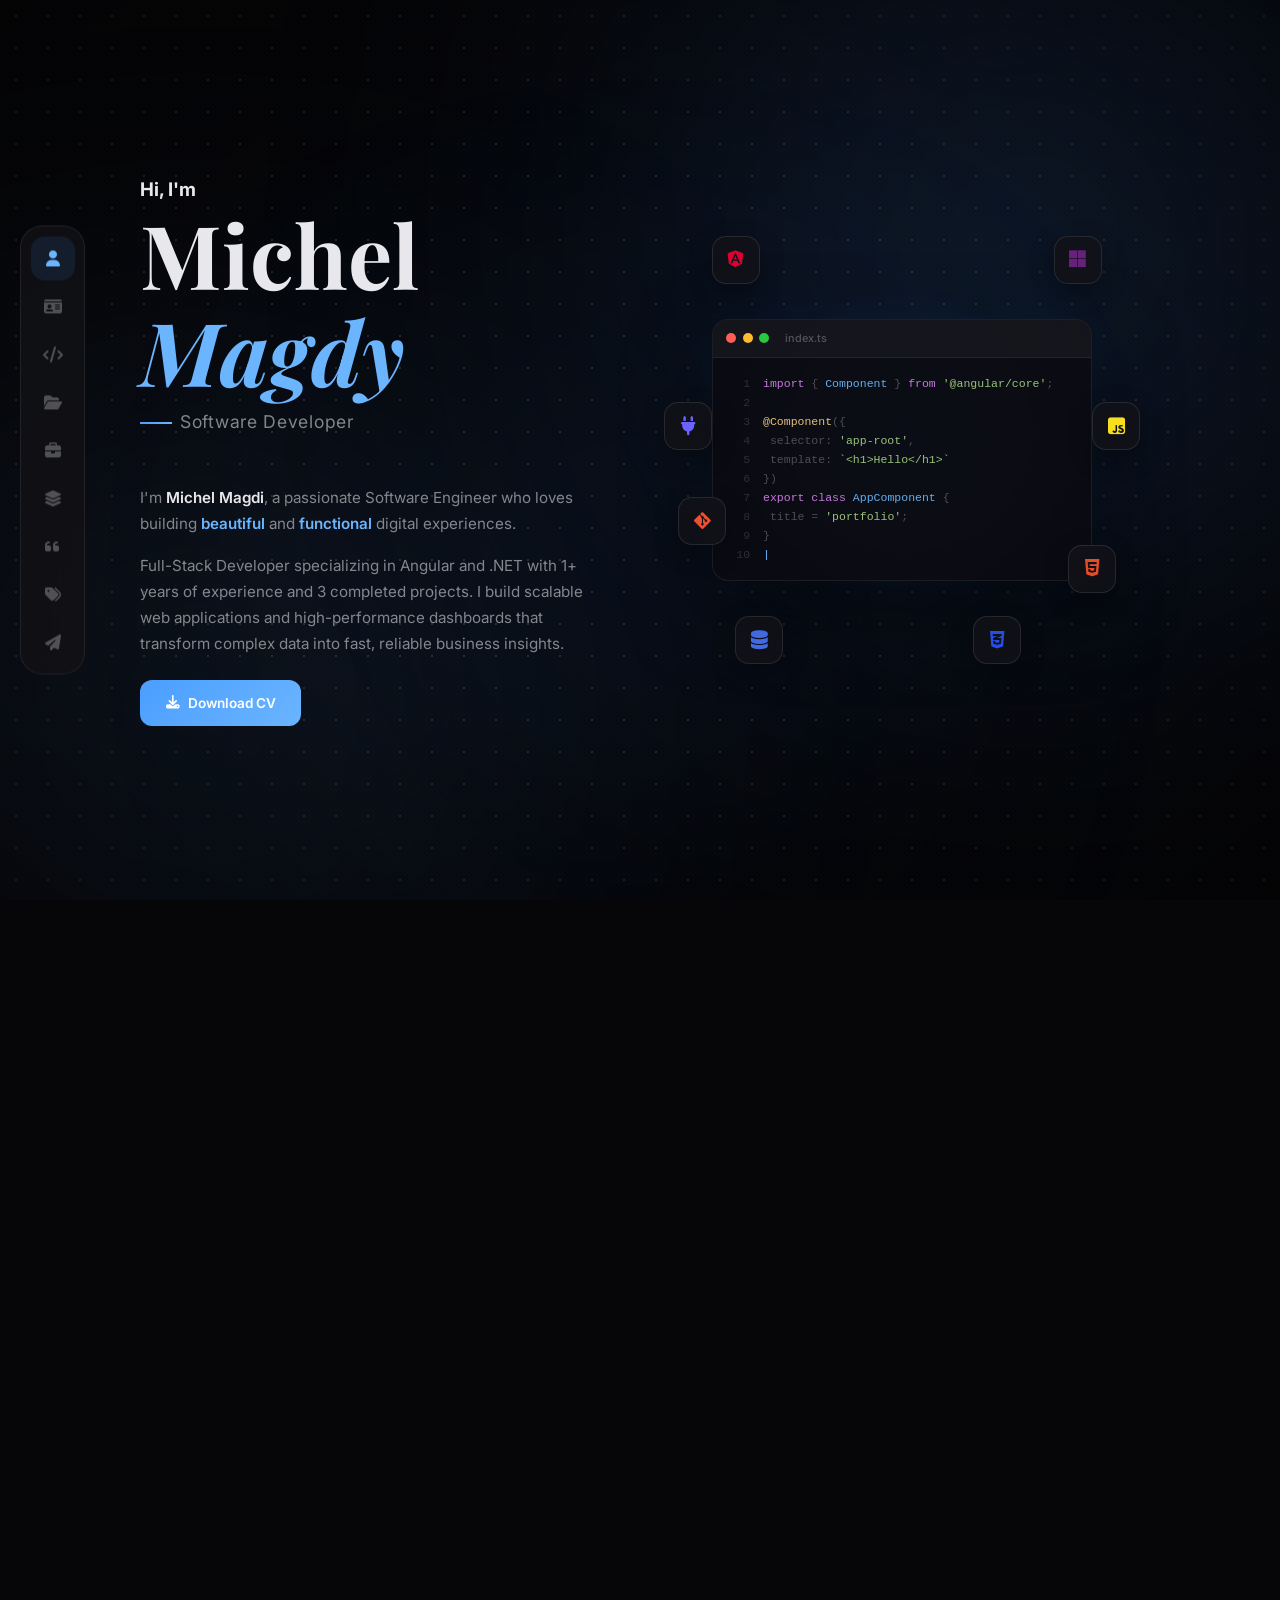
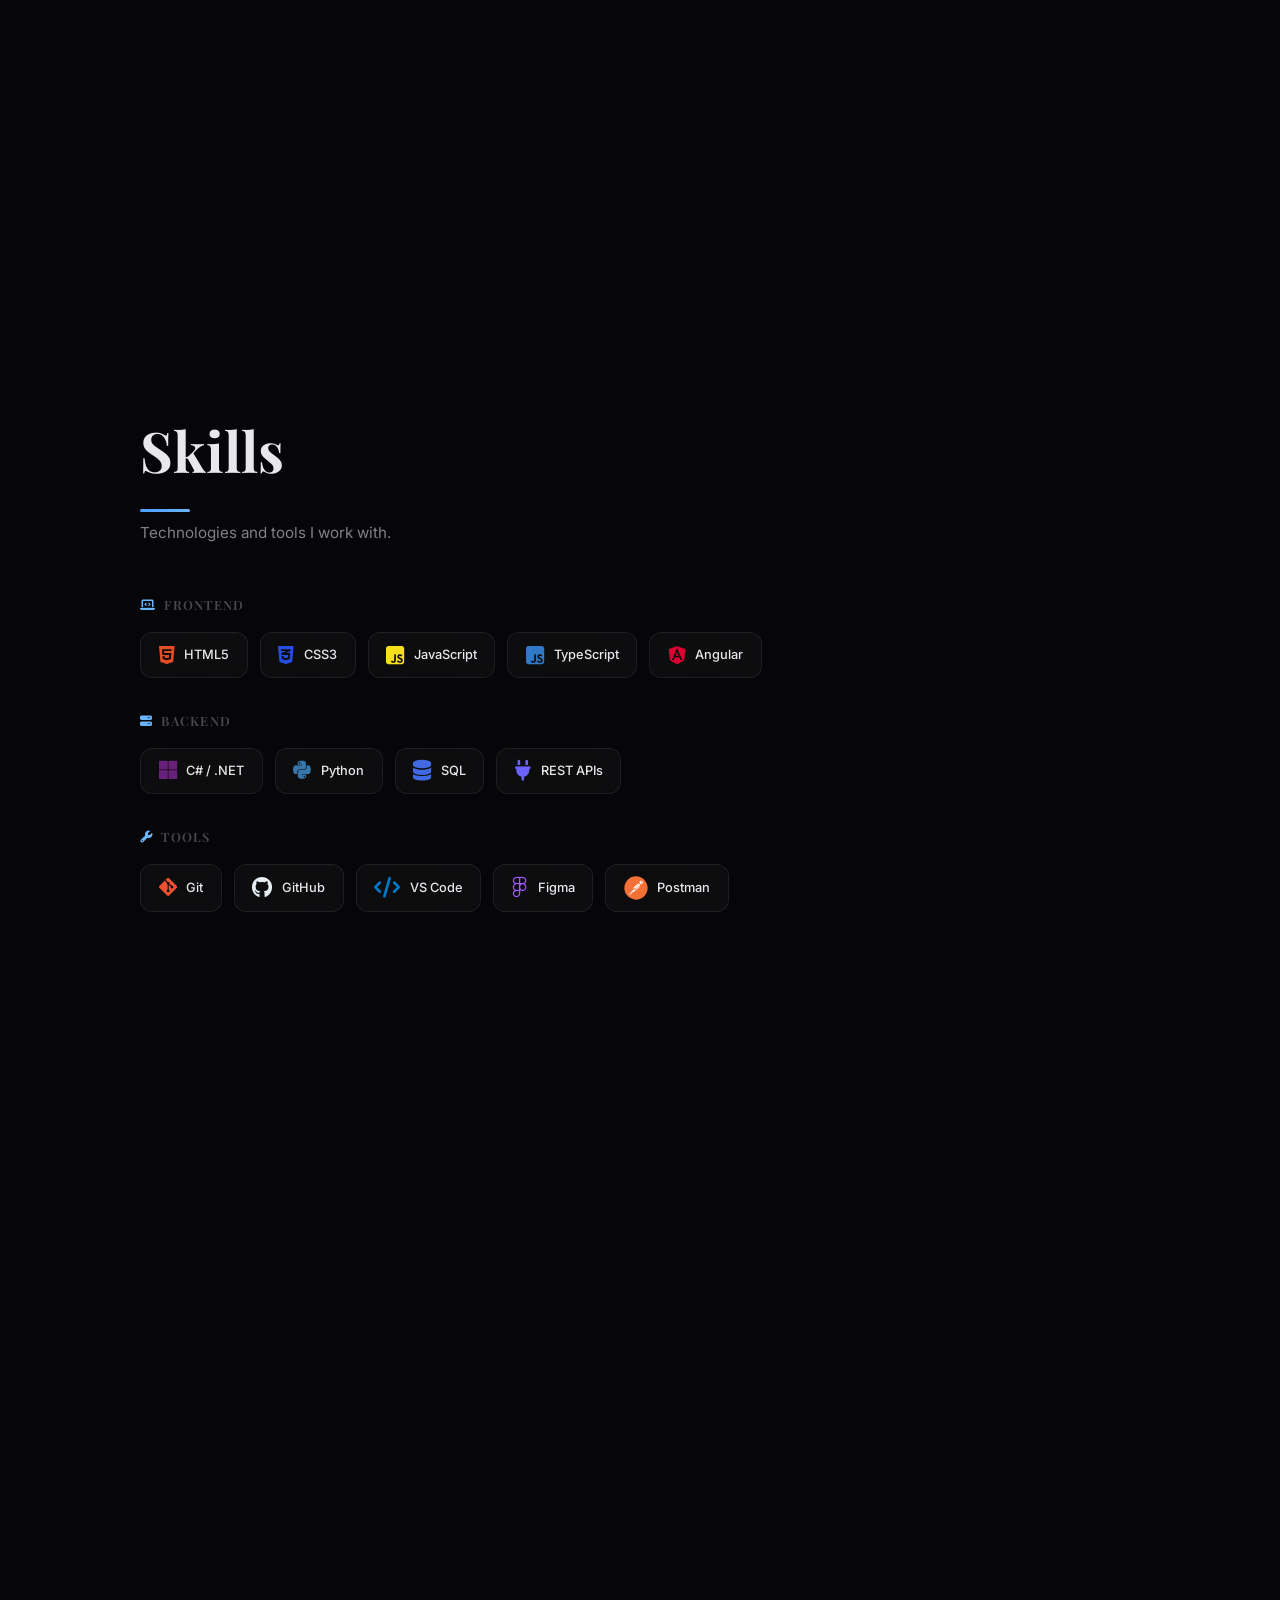
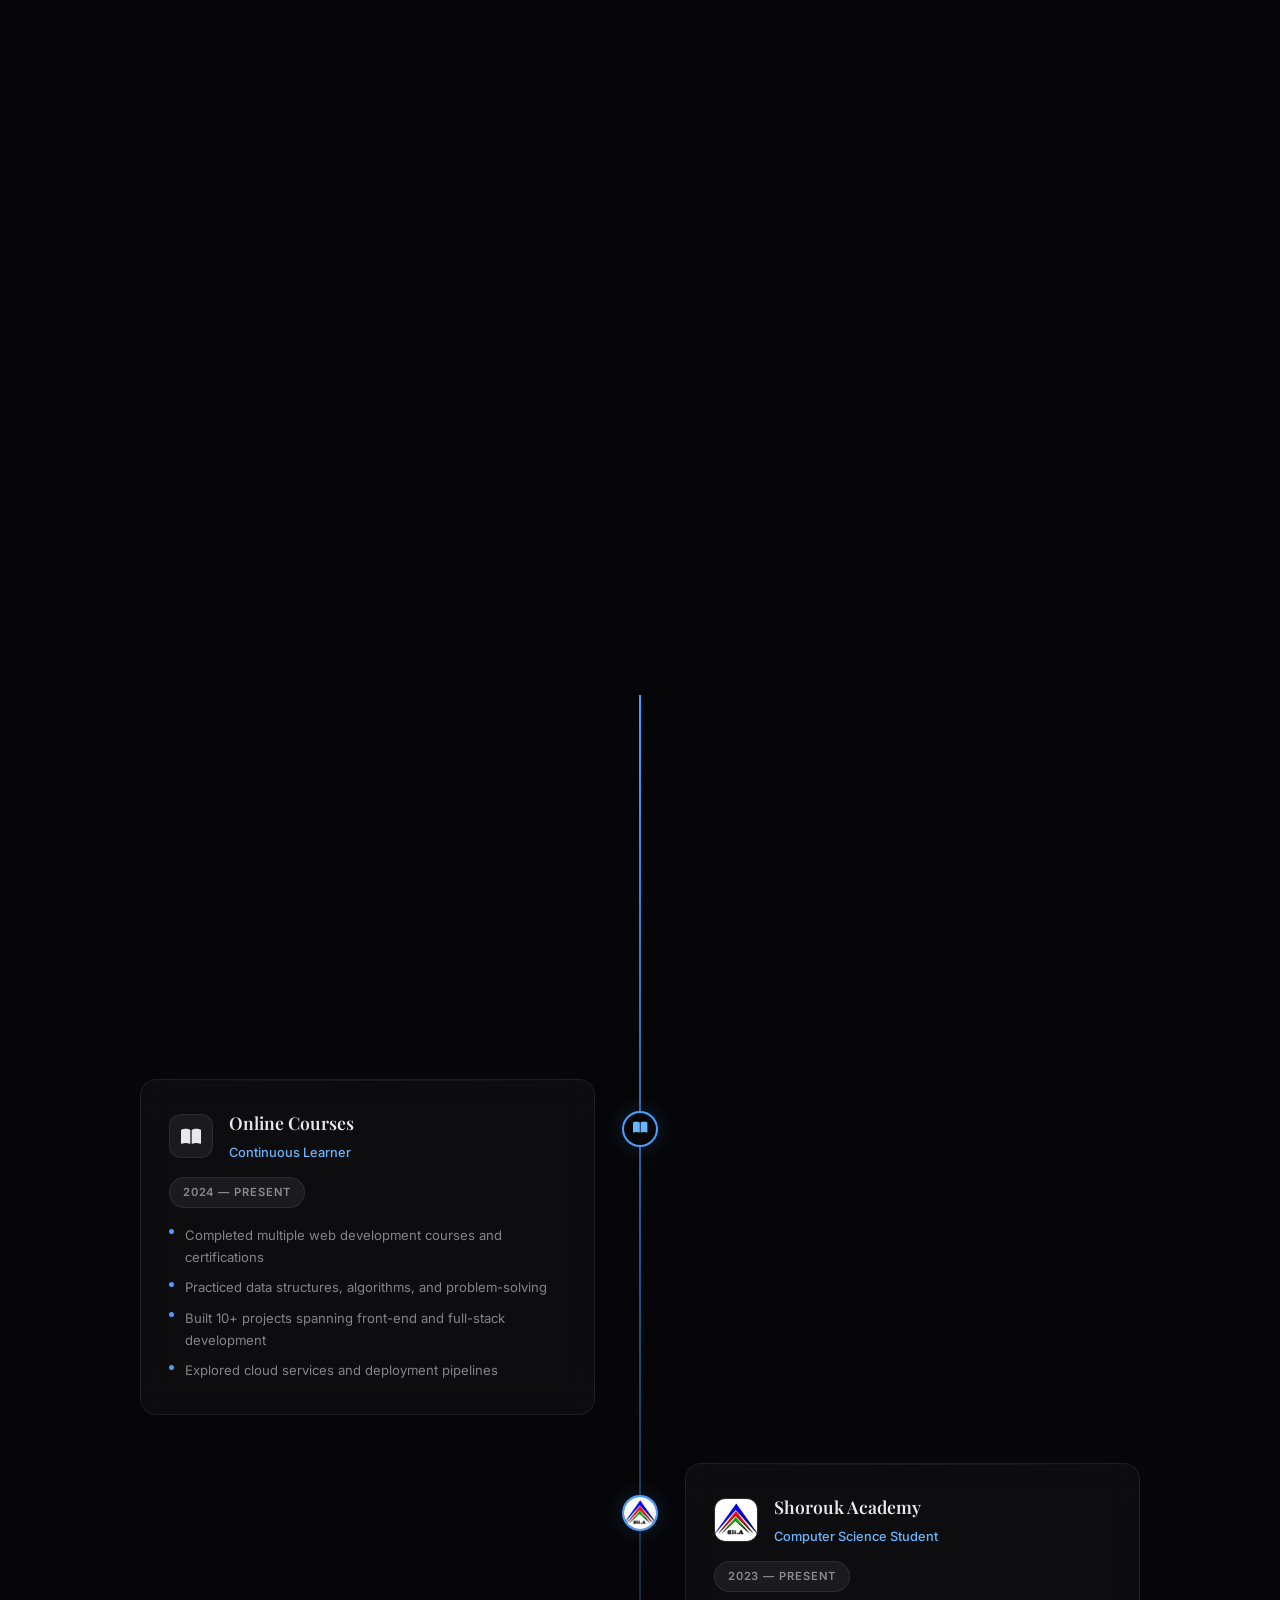
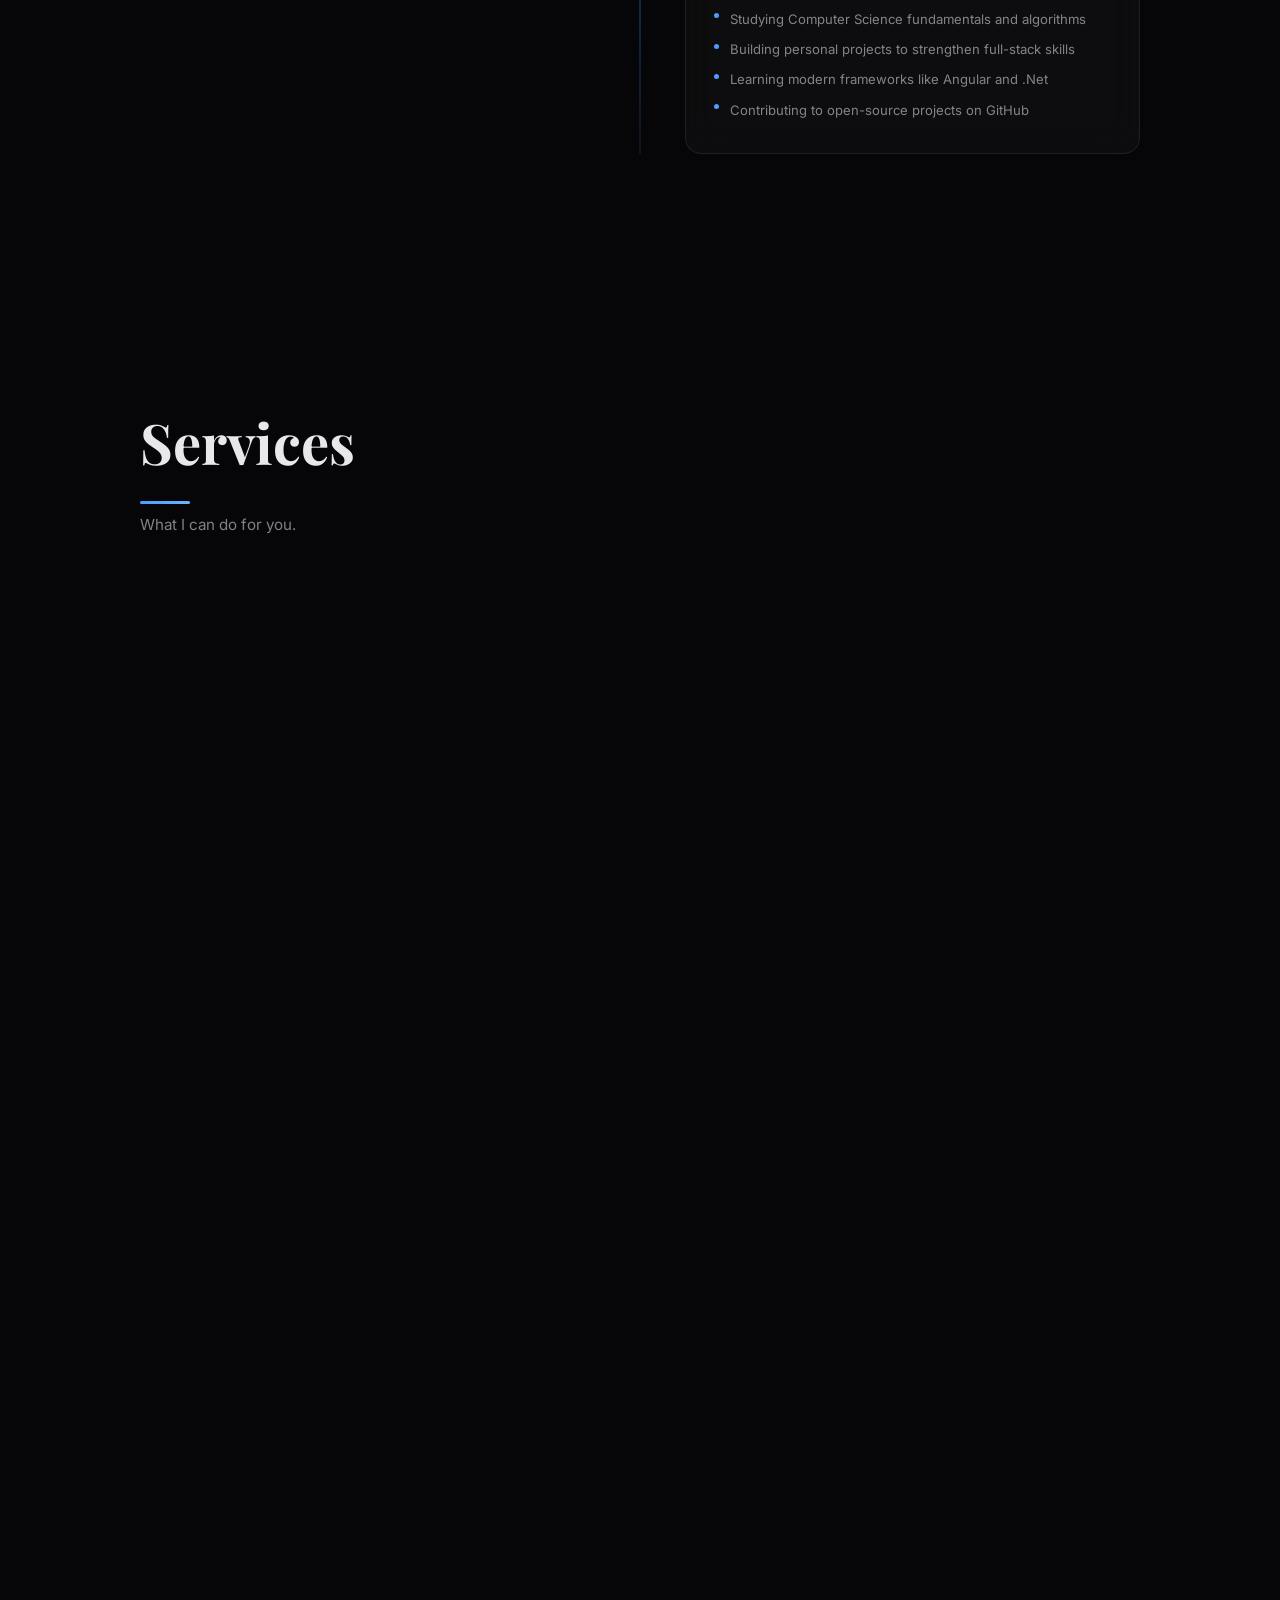
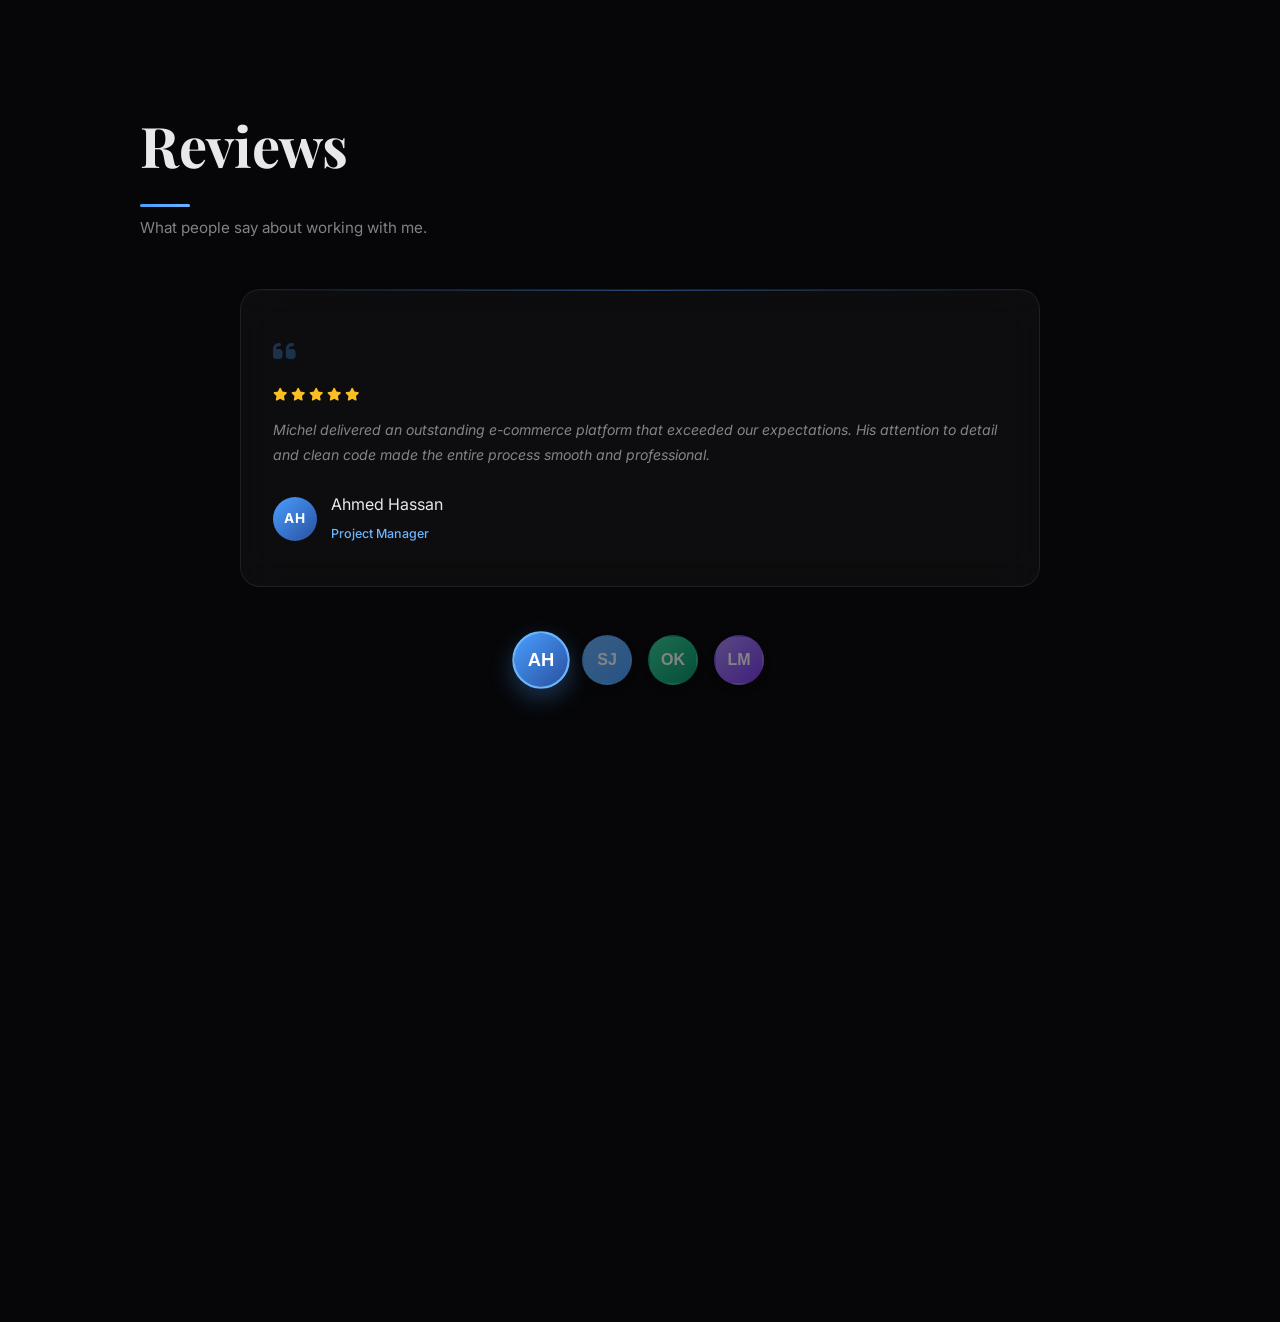
==== index.html @ aa6dd3ef "fixed Testimonials" ====
<!DOCTYPE html>
<html lang="en">

<head>
    <meta charset="UTF-8">
    <meta name="viewport" content="width=device-width, initial-scale=1.0">
    <meta name="description"
        content="Michel Magdi — Software Engineer portfolio showcasing projects, skills, and professional experience.">
    <title>Michel Magdi — Software Engineer</title>
    <link rel="preconnect" href="https://fonts.googleapis.com">
    <link rel="preconnect" href="https://fonts.gstatic.com" crossorigin>
    <link
        href="https://fonts.googleapis.com/css2?family=Playfair+Display:ital,wght@0,400;0,600;0,700;1,400&family=Inter:wght@300;400;500;600;700&display=swap"
        rel="stylesheet">
    <link rel="stylesheet" href="https://cdnjs.cloudflare.com/ajax/libs/font-awesome/6.5.1/css/all.min.css">
    <link rel="stylesheet" href="style.css">
</head>

<body>

    <!-- ============ ANIMATED BACKGROUND ============ -->
    <div class="bg-effects" aria-hidden="true">
        <div class="bg-orb bg-orb--1"></div>
        <div class="bg-orb bg-orb--2"></div>
        <div class="bg-orb bg-orb--3"></div>
        <div class="bg-grid"></div>
        <div class="bg-noise"></div>
        <div class="bg-vignette"></div>
    </div>

    <!-- ============ ICON DOCK NAVIGATION ============ -->
    <nav class="dock" id="dock">
        <a href="#about" class="dock-icon active" data-section="about" aria-label="About">
            <i class="fas fa-user"></i>
            <span class="dock-tooltip">Home</span>
        </a>
        <a href="#aboutme" class="dock-icon" data-section="aboutme" aria-label="About Me">
            <i class="fas fa-id-card"></i>
            <span class="dock-tooltip">About Me</span>
        </a>
        <a href="#skills" class="dock-icon" data-section="skills" aria-label="Skills">
            <i class="fas fa-code"></i>
            <span class="dock-tooltip">Skills</span>
        </a>
        <a href="#projects" class="dock-icon" data-section="projects" aria-label="Projects">
            <i class="fas fa-folder-open"></i>
            <span class="dock-tooltip">Projects</span>
        </a>
        <a href="#experience" class="dock-icon" data-section="experience" aria-label="Experience">
            <i class="fas fa-briefcase"></i>
            <span class="dock-tooltip">Experience</span>
        </a>
        <a href="#services" class="dock-icon" data-section="services" aria-label="Services">
            <i class="fas fa-layer-group"></i>
            <span class="dock-tooltip">Services</span>
        </a>
        <a href="#testimonials" class="dock-icon" data-section="testimonials" aria-label="Testimonials">
            <i class="fas fa-quote-left"></i>
            <span class="dock-tooltip">Testimonials</span>
        </a>
        <a href="pricing.html" class="dock-icon" aria-label="Pricing">
            <i class="fas fa-tags"></i>
            <span class="dock-tooltip">Pricing</span>
        </a>
        <a href="#contact" class="dock-icon" data-section="contact" aria-label="Contact">
            <i class="fas fa-paper-plane"></i>
            <span class="dock-tooltip">Contact</span>
        </a>
    </nav>

    <!-- ============ MAIN CONTENT ============ -->
    <main class="main-content">

        <!-- ===== ABOUT / HOME SECTION ===== -->
        <section id="about" class="section section-about">
            <div class="section-content">
                <div class="hero-layout">
                    <!-- Left: Text -->
                    <div class="hero-text-col">
                        <h3>Hi, I'm</h3>
                        <h1 class="hero-heading animate-in">
                            <span class="hero-name-wrapper" id="heroNameWrapper">
                                <span class="hero-line">Michel</span>
                                <span class="hero-line accent">Magdy</span>
                                <div class="hero-hover-image" id="heroHoverImage">
                                    <img src="./assets/hover3.jpeg" alt="" class="hover-cycle-img" id="hoverCycleImg">
                                </div>
                            </span>
                        </h1>
                        <p class="hero-subtitle animate-in">Software Developer</p>

                        <div class="about-text animate-in">
                            <p>I'm <strong>Michel Magdi</strong>, a passionate Software Engineer who loves building
                                <strong class="accent-text">beautiful</strong> and <strong
                                    class="accent-text">functional</strong> digital experiences.
                            </p>
                            <p>Full-Stack Developer specializing in Angular and .NET with 1+ years of experience and 3
                                completed projects. I build scalable web applications and high-performance dashboards
                                that transform complex data into fast, reliable business insights.</p>
                        </div>
                        <a href="https://drive.google.com/file/d/1rhgcsAPZQCBsiDApYezIv1-wKAXuzYPt/view?usp=sharing"
                            class="cv-btn animate-in">
                            <i class="fas fa-download"></i> Download CV
                        </a>
                    </div>

                    <!-- Right: Animated Fullstack Illustration -->
                    <div class="hero-illustration animate-in">
                        <!-- Code Editor Mockup -->
                        <div class="hero-editor">
                            <div class="editor-topbar">
                                <span class="editor-dot red"></span>
                                <span class="editor-dot yellow"></span>
                                <span class="editor-dot green"></span>
                                <span class="editor-tab-name">index.ts</span>
                            </div>
                            <div class="editor-body">
                                <div class="code-line"><span class="ln">1</span><span class="kw">import</span> { <span
                                        class="fn">Component</span> } <span class="kw">from</span> <span
                                        class="str">'@angular/core'</span>;</div>
                                <div class="code-line"><span class="ln">2</span></div>
                                <div class="code-line"><span class="ln">3</span><span class="dec">@Component</span>({
                                </div>
                                <div class="code-line"><span class="ln">4</span> selector: <span
                                        class="str">'app-root'</span>,</div>
                                <div class="code-line"><span class="ln">5</span> template: <span
                                        class="str">`&lt;h1&gt;Hello&lt;/h1&gt;`</span></div>
                                <div class="code-line"><span class="ln">6</span>})</div>
                                <div class="code-line"><span class="ln">7</span><span class="kw">export class</span>
                                    <span class="fn">AppComponent</span> {
                                </div>
                                <div class="code-line"><span class="ln">8</span> title = <span
                                        class="str">'portfolio'</span>;</div>
                                <div class="code-line"><span class="ln">9</span>}</div>
                                <div class="code-line cursor-line"><span class="ln">10</span><span
                                        class="cursor-blink">|</span></div>
                            </div>
                        </div>

                        <!-- Floating Tech Icons -->
                        <div class="hero-float-icon float-icon-1" title="Angular">
                            <i class="fab fa-angular"></i>
                        </div>
                        <div class="hero-float-icon float-icon-2" title=".NET">
                            <i class="fab fa-microsoft"></i>
                        </div>
                        <div class="hero-float-icon float-icon-3" title="JavaScript">
                            <i class="fab fa-js-square"></i>
                        </div>
                        <div class="hero-float-icon float-icon-4" title="HTML5">
                            <i class="fab fa-html5"></i>
                        </div>
                        <div class="hero-float-icon float-icon-5" title="CSS3">
                            <i class="fab fa-css3-alt"></i>
                        </div>
                        <div class="hero-float-icon float-icon-6" title="Database">
                            <i class="fas fa-database"></i>
                        </div>
                        <div class="hero-float-icon float-icon-7" title="API">
                            <i class="fas fa-plug"></i>
                        </div>
                        <div class="hero-float-icon float-icon-8" title="Git">
                            <i class="fab fa-git-alt"></i>
                        </div>

                        <!-- Glow effect -->
                        <div class="hero-illustration-glow"></div>
                    </div>
                </div>
            </div>
        </section>

        <!-- ===== ABOUT ME SECTION ===== -->
        <section id="aboutme" class="section section-aboutme">
            <div class="section-content">
                <h2 class="section-heading animate-in">About Me</h2>
                <p class="section-subtitle animate-in">A closer look at who I am.</p>

                <div class="aboutme-layout animate-in">
                    <!-- Left: Profile Photo -->
                    <div class="aboutme-photo-col">
                        <div class="aboutme-photo-frame">
                            <img src="assets/hover3.jpeg" alt="Michel Magdi" class="aboutme-photo">
                            <div class="aboutme-photo-glow"></div>
                        </div>
                        <div class="aboutme-status">
                            <span class="status-dot"></span>
                            Available for freelance
                        </div>
                    </div>

                    <!-- Right: Bio & Details -->
                    <div class="aboutme-info-col">
                        <h3 class="aboutme-name">Michel Magdi</h3>
                        <p class="aboutme-role">Full-Stack Software Developer</p>

                        <p class="aboutme-bio">
                            I'm a creative developer who finds joy in turning ideas into
                            pixel-perfect, high-performance web experiences. With a strong
                            foundation in both front-end aesthetics and back-end architecture,
                            I bring a holistic approach to every project I touch.
                        </p>

                        <div class="aboutme-details-grid">
                            <div class="aboutme-detail">
                                <i class="fas fa-map-marker-alt"></i>
                                <div>
                                    <span class="detail-label">Location</span>
                                    <span class="detail-value">Cairo, Egypt</span>
                                </div>
                            </div>
                            <div class="aboutme-detail">
                                <i class="fas fa-envelope"></i>
                                <div>
                                    <span class="detail-label">Email</span>
                                    <span class="detail-value">michoo.m.louis@gmail.com</span>
                                </div>
                            </div>
                            <div class="aboutme-detail">
                                <i class="fas fa-language"></i>
                                <div>
                                    <span class="detail-label">Languages</span>
                                    <span class="detail-value">Arabic, English</span>
                                </div>
                            </div>
                            <div class="aboutme-detail">
                                <i class="fas fa-graduation-cap"></i>
                                <div>
                                    <span class="detail-label">Education</span>
                                    <span class="detail-value">Computer Science</span>
                                </div>
                            </div>
                        </div>

                        <div class="aboutme-philosophy animate-in">
                            <i class="fas fa-quote-left aboutme-quote-icon"></i>
                            <p>I believe great software is built at the intersection of clean code,
                                thoughtful design, and genuine empathy for the user.</p>
                        </div>
                    </div>
                </div>
            </div>
        </section>

        <!-- ===== SKILLS SECTION ===== -->
        <section id="skills" class="section section-skills ">
            <div class="section-content">
                <h2 class="section-heading animate-in">Skills</h2>
                <p class="section-subtitle animate-in">Technologies and tools I work with.</p>

                <div class="skills-showcase animate-in">
                    <div class="skills-group">
                        <h4 class="skills-group-label"><i class="fas fa-laptop-code"></i> Frontend</h4>
                        <div class="skills-tiles">
                            <div class="skill-tile"><i class="fab fa-html5" style="color:#e44d26"></i><span>HTML5</span>
                            </div>
                            <div class="skill-tile"><i class="fab fa-css3-alt"
                                    style="color:#264de4"></i><span>CSS3</span></div>
                            <div class="skill-tile"><i class="fab fa-js-square"
                                    style="color:#f7df1e"></i><span>JavaScript</span></div>
                            <div class="skill-tile"><i class="fab fa-js-square"
                                    style="color:#3178c6"></i><span>TypeScript</span></div>
                            <div class="skill-tile"><i class="fab fa-angular"
                                    style="color:#dd0031"></i><span>Angular</span></div>
                        </div>
                    </div>
                    <div class="skills-group">
                        <h4 class="skills-group-label"><i class="fas fa-server"></i> Backend</h4>
                        <div class="skills-tiles">
                            <div class="skill-tile"><i class="fab fa-microsoft" style="color:#68217a"></i><span>C# /
                                    .NET</span></div>
                            <div class="skill-tile"><i class="fab fa-python"
                                    style="color:#3776ab"></i><span>Python</span></div>
                            <div class="skill-tile"><i class="fas fa-database"
                                    style="color:#4169e1"></i><span>SQL</span></div>
                            <div class="skill-tile"><i class="fas fa-plug" style="color:#6c63ff"></i><span>REST
                                    APIs</span></div>
                        </div>
                    </div>
                    <div class="skills-group">
                        <h4 class="skills-group-label"><i class="fas fa-wrench"></i> Tools</h4>
                        <div class="skills-tiles">
                            <div class="skill-tile"><i class="fab fa-git-alt" style="color:#f05032"></i><span>Git</span>
                            </div>
                            <div class="skill-tile"><i class="fab fa-github"
                                    style="color:#e6edf3"></i><span>GitHub</span></div>
                            <div class="skill-tile"><i class="fas fa-code" style="color:#007acc"></i><span>VS
                                    Code</span></div>
                            <div class="skill-tile"><i class="fab fa-figma" style="color:#a259ff"></i><span>Figma</span>
                            </div>
                            <div class="skill-tile"><img src="assets/Postman.svg" alt="Postman"
                                    style="width: 24px; height: 24px;"><span>Postman</span></div>
                        </div>
                    </div>
                </div>
            </div>
        </section>

        <!-- ===== PROJECTS SECTION ===== -->
        <section id="projects" class="section section-projects">
            <div class="section-content">
                <h2 class="section-heading animate-in">Projects</h2>
                <p class="section-subtitle animate-in">Personal projects I've been working on.</p>

                <div class="projects-grid" id="projectsGrid">
                    <!-- Cards injected by JS -->
                </div>
            </div>
        </section>

        <!-- ===== EXPERIENCE SECTION ===== -->
        <section id="experience" class="section section-experience">
            <div class="section-content">
                <h2 class="section-heading animate-in">Experience</h2>
                <p class="section-subtitle animate-in">My academic and professional journey so far.</p>

                <div class="timeline" id="timeline">
                    <!-- Timeline items injected by JS -->
                </div>
            </div>
        </section>

        <!-- ===== SERVICES SECTION ===== -->
        <section id="services" class="section section-services">
            <div class="section-content">
                <h2 class="section-heading animate-in">Services</h2>
                <p class="section-subtitle animate-in">What I can do for you.</p>

                <div class="services-grid" id="servicesGrid">
                    <!-- Cards injected by JS -->
                </div>
                <div style="display: flex; flex-direction: column;">
                    <a href="pricing.html" class="cv-btn animate-in" style="margin: 20px auto;">
                        <i class="fas fa-tags"></i> Pricing Plan
                    </a>
                </div>
            </div>
        </section>


        <!-- ===== TESTIMONIALS SECTION ===== -->
        <section id="testimonials" class="section section-testimonials">
            <div class="section-content">
                <h2 class="section-heading animate-in">Reviews</h2>
                <p class="section-subtitle animate-in">What people say about working with me.</p>

                <div class="testimonial-view-container" id="testimonialsContainer">
                    <!-- Main active testimonial will be injected here -->
                    <div class="testimonial-main" id="testimonialMain"></div>

                    <!-- Thumbnails will be injected here -->
                    <div class="testimonial-thumbnails" id="testimonialThumbs"></div>
                </div>
            </div>
        </section>

        <!-- ===== CONTACT SECTION ===== -->
        <section id="contact" class="section section-contact">
            <div class="section-content">
                <h2 class="section-heading animate-in">Get In Touch</h2>
                <p class="section-subtitle animate-in">Have a project in mind? Let's build something amazing together.
                </p>

                <div class="contact-grid animate-in">
                    <a href="mailto:michoo.m.louis@gmail.com" class="contact-card">
                        <i class="fas fa-envelope"></i>
                        <span>michoo.m.louis@gmail.com </span>
                    </a>
                    <a href="https://github.com/Michel-magdy" target="_blank" rel="noopener" class="contact-card">
                        <i class="fab fa-github"></i>
                        <span>GitHub</span>
                    </a>
                    <a href="https://www.linkedin.com/in/michel-m-louis/" target="_blank" rel="noopener"
                        class="contact-card">
                        <i class="fab fa-linkedin-in"></i>
                        <span>LinkedIn</span>
                    </a>
                    <a href="https://wa.me/201115600519" target="_blank" rel="noopener" class="contact-card">
                        <i class="fab fa-whatsapp"></i>
                        <span>WhatsApp</span>
                    </a>
                </div>
            </div>
        </section>
    </main>

    <!-- ============ PROJECT DETAIL MODAL ============ -->
    <div class="modal-overlay" id="projectModal">
        <div class="modal-container">
            <button class="modal-close" id="modalClose" aria-label="Close modal">&times;</button>
            <div class="modal-body">
                <div class="modal-left">
                    <div class="modal-carousel" id="modalCarousel">
                        <!-- Images injected by JS -->
                    </div>
                    <div class="carousel-dots" id="carouselDots"></div>
                </div>
                <div class="modal-right">
                    <h2 class="modal-title" id="modalTitle"></h2>
                    <p class="modal-category" id="modalCategory"></p>

                    <h4 class="modal-label">DESCRIPTION</h4>
                    <p class="modal-description" id="modalDescription"></p>

                    <h4 class="modal-label">KEY FEATURES</h4>
                    <ul class="modal-features" id="modalFeatures"></ul>

                    <h4 class="modal-label">TECHNOLOGIES</h4>
                    <div class="modal-tech" id="modalTech"></div>

                    <div class="modal-links" id="modalLinks"></div>
                </div>
            </div>
        </div>
    </div>

    <script src="script.js"></script>
</body>

</html>
---- style.css ----
/* ============================================================
   PORTFOLIO — DESIGN SYSTEM
   Color Palette, Typography, Glassmorphism, Animations
   ============================================================ */
/* ---------- CSS CUSTOM PROPERTIES ---------- */
:root {
  /* Background hues */
  --bg-primary: #060608;
  --bg-secondary: #0c0c10;
  --bg-card: rgba(255, 255, 255, 0.03);
  --bg-card-hover: rgba(255, 255, 255, 0.06);
  --bg-sidebar: rgba(8, 8, 12, 0.95);
  /* Accent gradient */
  --accent: #4a9eff;
  --accent-light: #6bb5ff;
  --accent-gradient: linear-gradient(135deg, #4a9eff, #6bb5ff);
  /* Ambient glow */
  --glow-blue: rgba(74, 158, 255, 0.12);
  --glow-pink: rgba(74, 158, 255, 0.08);
  /* Text */
  --text-primary: #e8e8ec;
  --text-secondary: rgba(232, 232, 236, 0.55);
  --text-muted: rgba(232, 232, 236, 0.3);
  /* Glass */
  --glass-border: rgba(255, 255, 255, 0.08);
  --glass-blur: 18px;
  /* Typography */
  --font-heading: "Playfair Display", Georgia, serif;
  --font-body: "Inter", -apple-system, BlinkMacSystemFont, sans-serif;
  /* Sidebar width */
  --sidebar-w: 280px;
  /* Transitions */
  --ease-smooth: cubic-bezier(0.4, 0, 0.2, 1);
}

/* ---------- RESET & BASE ---------- */
*,
*::before,
*::after {
  margin: 0;
  padding: 0;
  box-sizing: border-box;
}

html {
  scroll-behavior: smooth;
  font-size: 16px;
  overflow-x: hidden;
}

body {
  font-family: var(--font-body);
  background: var(--bg-primary);
  color: var(--text-primary);
  line-height: 1.7;
  overflow-x: hidden;
  min-height: 100vh;
}

/* ============================================================
   ANIMATED BACKGROUND EFFECTS
   ============================================================ */
.bg-effects {
  position: fixed;
  inset: 0;
  z-index: 0;
  pointer-events: none;
  overflow: hidden;
}

/* Floating gradient orbs */
.bg-orb {
  position: absolute;
  border-radius: 50%;
  filter: blur(200px);
  opacity: 0.55;
  will-change: transform;
}

.bg-orb--1 {
  width: 750px;
  height: 750px;
  top: -15%;
  right: -10%;
  background: radial-gradient(circle,
      rgba(74, 158, 255, 0.7),
      rgba(40, 80, 180, 0.25) 60%,
      transparent);
  animation: orbFloat1 18s ease-in-out infinite;
}

.bg-orb--2 {
  width: 650px;
  height: 650px;
  bottom: -15%;
  left: -10%;
  background: radial-gradient(circle,
      rgba(107, 181, 255, 0.55),
      rgba(74, 130, 255, 0.15) 60%,
      transparent);
  animation: orbFloat2 22s ease-in-out infinite;
}

.bg-orb--3 {
  width: 500px;
  height: 500px;
  top: 40%;
  left: 30%;
  background: radial-gradient(circle,
      rgba(100, 180, 255, 0.4),
      transparent 65%);
  animation: orbFloat3 26s ease-in-out infinite;
}

/* Subtle dot grid overlay */
.bg-grid {
  position: absolute;
  inset: 0;
  background-image: radial-gradient(circle,
      rgba(255, 255, 255, 0.12) 1.2px,
      transparent 1.2px);
  background-size: 32px 32px;
}

/* Noise texture */
.bg-noise {
  position: absolute;
  inset: 0;
  opacity: 0.04;
  background-image: repeating-conic-gradient(rgba(255, 255, 255, 0.08) 0% 25%,
      transparent 0% 50%);
  background-size: 4px 4px;
}

/* Vignette — darkens edges for depth */
.bg-vignette {
  position: absolute;
  inset: 0;
  background: radial-gradient(ellipse at center,
      transparent 40%,
      rgba(0, 0, 0, 0.4) 100%);
}

@keyframes orbFloat1 {

  0%,
  100% {
    transform: translate(0, 0) scale(1);
  }

  25% {
    transform: translate(-60px, 40px) scale(1.08);
  }

  50% {
    transform: translate(-30px, 80px) scale(0.95);
  }

  75% {
    transform: translate(40px, 30px) scale(1.05);
  }
}

@keyframes orbFloat2 {

  0%,
  100% {
    transform: translate(0, 0) scale(1);
  }

  25% {
    transform: translate(50px, -50px) scale(1.1);
  }

  50% {
    transform: translate(80px, -20px) scale(0.92);
  }

  75% {
    transform: translate(20px, -60px) scale(1.06);
  }
}

@keyframes orbFloat3 {

  0%,
  100% {
    transform: translate(0, 0) scale(1);
  }

  33% {
    transform: translate(-70px, -40px) scale(1.12);
  }

  66% {
    transform: translate(50px, 60px) scale(0.9);
  }
}

a {
  text-decoration: none;
  color: inherit;
}

ul,
ol {
  list-style: none;
}

img {
  max-width: 100%;
  display: block;
}

/* ---------- SCROLLBAR ---------- */
::-webkit-scrollbar {
  width: 6px;
}

::-webkit-scrollbar-track {
  background: var(--bg-primary);
}

::-webkit-scrollbar-thumb {
  background: rgba(255, 255, 255, 0.12);
  border-radius: 10px;
}

::-webkit-scrollbar-thumb:hover {
  background: rgba(255, 255, 255, 0.22);
}

/* ============================================================
   ICON DOCK NAVIGATION
   ============================================================ */
.dock {
  position: fixed;
  left: 1.25rem;
  top: 50%;
  transform: translateY(-50%);
  display: flex;
  flex-direction: column;
  align-items: center;
  gap: 0.25rem;
  padding: 0.6rem;
  background: rgba(18, 18, 22, 0.85);
  backdrop-filter: blur(16px);
  -webkit-backdrop-filter: blur(16px);
  border: 1px solid var(--glass-border);
  border-radius: 22px;
  z-index: 100;
}

.dock-icon {
  position: relative;
  width: 44px;
  height: 44px;
  display: flex;
  align-items: center;
  justify-content: center;
  border-radius: 14px;
  color: var(--text-muted);
  font-size: 1rem;
  transition: all 0.3s var(--ease-smooth);
  cursor: pointer;
}

.dock-icon:hover {
  color: var(--text-primary);
  background: rgba(255, 255, 255, 0.06);
}

.dock-icon.active {
  color: var(--accent-light);
  background: rgba(74, 158, 255, 0.1);
}

/* Tooltip */
.dock-tooltip {
  position: absolute;
  left: calc(100% + 12px);
  top: 50%;
  transform: translateY(-50%) translateX(-6px);
  padding: 0.35rem 0.8rem;
  background: rgba(20, 20, 24, 0.95);
  border: 1px solid var(--glass-border);
  border-radius: 8px;
  font-size: 0.72rem;
  font-weight: 500;
  color: var(--text-primary);
  white-space: nowrap;
  opacity: 0;
  pointer-events: none;
  transition: all 0.25s var(--ease-smooth);
}

.dock-icon:hover .dock-tooltip {
  opacity: 1;
  transform: translateY(-50%) translateX(0);
}

/* ============================================================
   MAIN CONTENT
   ============================================================ */
.main-content {
  margin-left: 0;
  position: relative;
  z-index: 1;
}

.section {
  min-height: 100vh;
  display: flex;
  align-items: center;
  padding: 6rem 4rem;
}

.section-content {
  width: 100%;
  max-width: 1000px;
  margin: 0 auto;
}

/* ============================================================
   HERO / ABOUT SECTION
   ============================================================ */
.hero-heading {
  font-family: var(--font-heading);
  font-size: clamp(3rem, 7vw, 5.5rem);
  font-weight: 700;
  line-height: 1.1;
  margin-bottom: 0.5rem;
}

.hero-line {
  display: block;
}

.hero-line.accent {
  color: var(--accent-light);
  font-style: italic;
}

/* Hero Name Wrapper — for hover image effect */
.hero-name-wrapper {
  position: relative;
  display: inline-block;
  cursor: pointer;
}

.hero-hover-image {
  position: absolute;
  top: 50%;
  right: -280px;
  transform: translateY(-50%) scale(0.8) rotate(-3deg);
  width: 240px;
  height: 300px;
  border-radius: 16px;
  overflow: hidden;
  opacity: 0;
  pointer-events: none;
  transition:
    opacity 0.2s ease,
    transform 0.3s ease;
  z-index: 50;
  box-shadow:
    0 25px 60px rgba(0, 0, 0, 0.6),
    0 0 40px rgba(74, 158, 255, 0.15);
  border: 2px solid rgba(74, 158, 255, 0.2);
}

.hero-name-wrapper:hover .hero-hover-image {
  opacity: 1;
  transform: translateY(-50%) scale(1) rotate(-2deg);
}

.hover-cycle-img {
  width: 100%;
  height: 100%;
  object-fit: cover;
  display: block;
}

.hero-subtitle {
  font-size: 1.1rem;
  font-weight: 400;
  color: var(--text-secondary);
  letter-spacing: 0.04em;
  margin-bottom: 3rem;
  position: relative;
  padding-left: 2.5rem;
}

.hero-subtitle::before {
  content: "";
  position: absolute;
  left: 0;
  top: 50%;
  width: 2rem;
  height: 2px;
  background: var(--accent-gradient);
}

/* About Grid */
.about-grid {
  display: grid;
  grid-template-columns: 1fr;
  gap: 2rem;
  margin-bottom: 3rem;
  align-items: center;
}

.about-text p {
  color: var(--text-secondary);
  margin-bottom: 1rem;
  font-size: 0.95rem;
}

.about-text strong {
  color: var(--text-primary);
  font-weight: 600;
}

/* ============================================================
   HERO TWO-COLUMN LAYOUT & ANIMATED ILLUSTRATION
   ============================================================ */
.hero-layout {
  display: grid;
  grid-template-columns: 1fr 1fr;
  gap: 3rem;
  align-items: center;
}

.hero-text-col {
  position: relative;
  z-index: 2;
}

/* ---- Animated Illustration Container ---- */
.hero-illustration {
  position: relative;
  width: 100%;
  aspect-ratio: 1;
  max-width: 480px;
  margin: 0 auto;
  display: flex;
  align-items: center;
  justify-content: center;
}

/* ---- Code Editor Mockup ---- */
.hero-editor {
  position: relative;
  width: 80%;
  border-radius: 16px;
  overflow: hidden;
  background: rgba(12, 12, 18, 0.9);
  border: 1px solid rgba(255, 255, 255, 0.08);
  box-shadow:
    0 30px 80px rgba(0, 0, 0, 0.5),
    0 0 60px rgba(74, 158, 255, 0.06);
  z-index: 2;
  backdrop-filter: blur(12px);
}

.editor-topbar {
  display: flex;
  align-items: center;
  gap: 0.4rem;
  padding: 0.6rem 0.85rem;
  background: rgba(255, 255, 255, 0.04);
  border-bottom: 1px solid rgba(255, 255, 255, 0.06);
}

.editor-dot {
  width: 10px;
  height: 10px;
  border-radius: 50%;
}

.editor-dot.red {
  background: #ff5f57;
}

.editor-dot.yellow {
  background: #febc2e;
}

.editor-dot.green {
  background: #28c840;
}

.editor-tab-name {
  margin-left: 0.6rem;
  font-size: 0.68rem;
  font-weight: 500;
  color: var(--text-muted);
  font-family: 'Inter', monospace;
}

.editor-body {
  padding: 1rem 0.75rem;
  font-family: 'Courier New', Courier, monospace;
  font-size: 0.72rem;
  line-height: 1.65;
}

.code-line {
  color: var(--text-muted);
  white-space: nowrap;
}

.code-line .ln {
  display: inline-block;
  width: 1.6rem;
  text-align: right;
  margin-right: 0.8rem;
  color: rgba(255, 255, 255, 0.15);
  user-select: none;
}

.code-line .kw {
  color: #c678dd;
}

.code-line .fn {
  color: #61afef;
}

.code-line .str {
  color: #98c379;
}

.code-line .dec {
  color: #e5c07b;
}

/* Blinking cursor */
.cursor-blink {
  color: var(--accent-light);
  animation: cursorBlink 1s step-end infinite;
}

@keyframes cursorBlink {

  0%,
  100% {
    opacity: 1;
  }

  50% {
    opacity: 0;
  }
}

/* ---- Floating Tech Icons ---- */
.hero-float-icon {
  position: absolute;
  width: 48px;
  height: 48px;
  border-radius: 14px;
  display: flex;
  align-items: center;
  justify-content: center;
  font-size: 1.2rem;
  background: rgba(18, 18, 24, 0.85);
  border: 1px solid rgba(255, 255, 255, 0.1);
  backdrop-filter: blur(10px);
  z-index: 3;
  box-shadow: 0 8px 25px rgba(0, 0, 0, 0.3);
  transition: transform 0.3s var(--ease-smooth), box-shadow 0.3s var(--ease-smooth);
}

.hero-float-icon:hover {
  transform: scale(1.2) !important;
  box-shadow: 0 12px 35px rgba(74, 158, 255, 0.25);
}

/* Icon positions & orbital animations */
.float-icon-1 {
  top: 5%;
  left: 10%;
  color: #dd0031;
  animation: floatOrbit1 6s ease-in-out infinite;
}

.float-icon-2 {
  top: 5%;
  right: 8%;
  color: #68217a;
  animation: floatOrbit2 7s ease-in-out infinite 0.5s;
}

.float-icon-3 {
  top: 40%;
  right: 0%;
  color: #f7df1e;
  animation: floatOrbit3 5.5s ease-in-out infinite 1s;
}

.float-icon-4 {
  bottom: 20%;
  right: 5%;
  color: #e44d26;
  animation: floatOrbit4 6.5s ease-in-out infinite 1.5s;
}

.float-icon-5 {
  bottom: 5%;
  right: 25%;
  color: #264de4;
  animation: floatOrbit5 7.5s ease-in-out infinite 0.3s;
}

.float-icon-6 {
  bottom: 5%;
  left: 15%;
  color: #4169e1;
  animation: floatOrbit6 6s ease-in-out infinite 2s;
}

.float-icon-7 {
  top: 40%;
  left: 0%;
  color: #6c63ff;
  animation: floatOrbit7 5s ease-in-out infinite 0.8s;
}

.float-icon-8 {
  bottom: 30%;
  left: 3%;
  color: #f05032;
  animation: floatOrbit8 7s ease-in-out infinite 1.2s;
}

@keyframes floatOrbit1 {

  0%,
  100% {
    transform: translate(0, 0);
  }

  50% {
    transform: translate(12px, -18px);
  }
}

@keyframes floatOrbit2 {

  0%,
  100% {
    transform: translate(0, 0);
  }

  50% {
    transform: translate(-15px, 14px);
  }
}

@keyframes floatOrbit3 {

  0%,
  100% {
    transform: translate(0, 0);
  }

  50% {
    transform: translate(-20px, -10px);
  }
}

@keyframes floatOrbit4 {

  0%,
  100% {
    transform: translate(0, 0);
  }

  50% {
    transform: translate(-12px, 18px);
  }
}

@keyframes floatOrbit5 {

  0%,
  100% {
    transform: translate(0, 0);
  }

  50% {
    transform: translate(16px, 12px);
  }
}

@keyframes floatOrbit6 {

  0%,
  100% {
    transform: translate(0, 0);
  }

  50% {
    transform: translate(14px, -16px);
  }
}

@keyframes floatOrbit7 {

  0%,
  100% {
    transform: translate(0, 0);
  }

  50% {
    transform: translate(18px, 10px);
  }
}

@keyframes floatOrbit8 {

  0%,
  100% {
    transform: translate(0, 0);
  }

  50% {
    transform: translate(-10px, -20px);
  }
}

/* Glow behind illustration */
.hero-illustration-glow {
  position: absolute;
  top: 50%;
  left: 50%;
  transform: translate(-50%, -50%);
  width: 70%;
  height: 70%;
  border-radius: 50%;
  background: radial-gradient(circle, rgba(74, 158, 255, 0.15), transparent 70%);
  pointer-events: none;
  z-index: 1;
  animation: glowPulse 4s ease-in-out infinite;
}

@keyframes glowPulse {

  0%,
  100% {
    opacity: 0.6;
    transform: translate(-50%, -50%) scale(1);
  }

  50% {
    opacity: 1;
    transform: translate(-50%, -50%) scale(1.1);
  }
}

.accent-text {
  color: var(--accent-light) !important;
}

/* CV Download Button */
.cv-btn {
  display: inline-flex;
  align-items: center;
  gap: 0.5rem;
  margin-top: 0.5rem;
  padding: 0.7rem 1.6rem;
  border-radius: 12px;
  font-size: 0.85rem;
  font-weight: 600;
  color: #fff;
  background: var(--accent-gradient);
  border: none;
  cursor: pointer;
  transition: all 0.3s var(--ease-smooth);
  text-decoration: none;
}

.cv-btn:hover {
  box-shadow: 0 8px 30px rgba(74, 158, 255, 0.35);
  transform: translateY(-2px);
}

/* Profile Image */
.about-image {
  display: flex;
  justify-content: center;
}

.image-frame {
  width: 220px;
  height: 280px;
  border-radius: 20px;
  border: 1px solid var(--glass-border);
  background: var(--bg-card);
  backdrop-filter: blur(var(--glass-blur));
  overflow: hidden;
  position: relative;
}

.image-frame::before {
  content: "";
  position: absolute;
  inset: -1px;
  border-radius: 20px;
  padding: 1px;
  background: linear-gradient(160deg, rgba(74, 158, 255, 0.3), transparent 50%);
  -webkit-mask:
    linear-gradient(#fff 0 0) content-box,
    linear-gradient(#fff 0 0);
  mask:
    linear-gradient(#fff 0 0) content-box,
    linear-gradient(#fff 0 0);
  -webkit-mask-composite: xor;
  mask-composite: exclude;
}

.image-frame img {
  width: 100%;
  height: 100%;
  object-fit: cover;
}

.image-placeholder {
  width: 100%;
  height: 100%;
  display: flex;
  align-items: center;
  justify-content: center;
  font-size: 4rem;
  color: var(--text-muted);
  background: linear-gradient(135deg,
      rgba(74, 158, 255, 0.06),
      rgba(40, 80, 160, 0.06));
}

/* Bento Grid */
.bento-grid {
  display: grid;
  grid-template-columns: 1fr 1fr;
  gap: 1.25rem;
}

.bento-card {
  background: var(--bg-card);
  border: 1px solid var(--glass-border);
  border-radius: 18px;
  padding: 1.75rem;
  backdrop-filter: blur(var(--glass-blur));
  -webkit-backdrop-filter: blur(var(--glass-blur));
  transition: all 0.4s var(--ease-smooth);
  position: relative;
  overflow: hidden;
}

.bento-card::before {
  content: "";
  position: absolute;
  top: 0;
  left: 0;
  right: 0;
  height: 1px;
  background: linear-gradient(90deg,
      transparent,
      rgba(255, 255, 255, 0.1),
      transparent);
}

.bento-card:hover {
  background: var(--bg-card-hover);
  border-color: rgba(255, 255, 255, 0.12);
  transform: translateY(-4px);
  box-shadow: 0 20px 60px rgba(0, 0, 0, 0.3);
}

.bento-card h3 {
  font-family: var(--font-heading);
  font-size: 1.2rem;
  font-weight: 600;
  margin-bottom: 0.75rem;
}

.bento-card p {
  color: var(--text-secondary);
  font-size: 0.85rem;
}

.bento-icon {
  width: 40px;
  height: 40px;
  border-radius: 10px;
  background: var(--accent-gradient);
  display: flex;
  align-items: center;
  justify-content: center;
  font-size: 0.9rem;
  color: #fff;
  margin-bottom: 1rem;
}

.bento-passion {
  grid-column: span 2;
}

/* Skill Chips */
.skill-chips {
  display: flex;
  flex-wrap: wrap;
  gap: 0.5rem;
}

.chip {
  padding: 0.35rem 0.85rem;
  border-radius: 20px;
  font-size: 0.75rem;
  font-weight: 500;
  background: rgba(74, 158, 255, 0.1);
  border: 1px solid rgba(74, 158, 255, 0.2);
  color: var(--accent-light);
}

/* Stats */
.stats-row {
  display: flex;
  gap: 1.5rem;
}

.stat {
  text-align: center;
}

.stat-number {
  display: block;
  font-family: var(--font-heading);
  font-size: 1.8rem;
  font-weight: 700;
  color: var(--accent-light);
}

.stat-label {
  font-size: 0.7rem;
  font-weight: 500;
  color: var(--text-muted);
  letter-spacing: 0.08em;
  text-transform: uppercase;
}

/* ============================================================
   ABOUT ME SECTION
   ============================================================ */
.aboutme-layout {
  display: grid;
  grid-template-columns: 300px 1fr;
  gap: 3rem;
  align-items: start;
}

/* Photo Column */
.aboutme-photo-col {
  display: flex;
  flex-direction: column;
  align-items: center;
  gap: 1.25rem;
}

.aboutme-photo-frame {
  position: relative;
  width: 260px;
  height: 320px;
  border-radius: 22px;
  overflow: hidden;
  border: 1px solid var(--glass-border);
  background: var(--bg-card);
  box-shadow:
    0 20px 60px rgba(0, 0, 0, 0.4),
    0 0 50px rgba(74, 158, 255, 0.08);
  transition: all 0.5s var(--ease-smooth);
}

.aboutme-photo-frame:hover {
  transform: translateY(-6px);
  box-shadow:
    0 30px 80px rgba(0, 0, 0, 0.5),
    0 0 70px rgba(74, 158, 255, 0.15);
  border-color: rgba(74, 158, 255, 0.25);
}

.aboutme-photo-frame::before {
  content: "";
  position: absolute;
  inset: -1px;
  border-radius: 22px;
  padding: 1px;
  background: linear-gradient(160deg, rgba(74, 158, 255, 0.4), transparent 50%);
  -webkit-mask:
    linear-gradient(#fff 0 0) content-box,
    linear-gradient(#fff 0 0);
  mask:
    linear-gradient(#fff 0 0) content-box,
    linear-gradient(#fff 0 0);
  -webkit-mask-composite: xor;
  mask-composite: exclude;
  z-index: 2;
}

.aboutme-photo {
  width: 100%;
  height: 100%;
  object-fit: cover;
  display: block;
}

.aboutme-photo-glow {
  position: absolute;
  bottom: -30%;
  left: 50%;
  transform: translateX(-50%);
  width: 200%;
  height: 60%;
  background: radial-gradient(ellipse, rgba(74, 158, 255, 0.2), transparent 70%);
  pointer-events: none;
}

/* Availability Status */
.aboutme-status {
  display: inline-flex;
  align-items: center;
  gap: 0.5rem;
  padding: 0.5rem 1.1rem;
  background: rgba(34, 197, 94, 0.08);
  border: 1px solid rgba(34, 197, 94, 0.2);
  border-radius: 50px;
  font-size: 0.78rem;
  font-weight: 500;
  color: #4ade80;
  letter-spacing: 0.02em;
}

.status-dot {
  width: 8px;
  height: 8px;
  border-radius: 50%;
  background: #4ade80;
  animation: statusPulse 2s ease-in-out infinite;
}

@keyframes statusPulse {

  0%,
  100% {
    opacity: 1;
    box-shadow: 0 0 0 0 rgba(74, 222, 128, 0.5);
  }

  50% {
    opacity: 0.7;
    box-shadow: 0 0 0 6px rgba(74, 222, 128, 0);
  }
}

/* Info Column */
.aboutme-info-col {
  padding-top: 0.5rem;
}

.aboutme-name {
  font-family: var(--font-heading);
  font-size: 1.6rem;
  font-weight: 700;
  margin-bottom: 0.25rem;
}

.aboutme-role {
  color: var(--accent-light);
  font-size: 0.9rem;
  font-weight: 500;
  margin-bottom: 1.5rem;
  letter-spacing: 0.03em;
}

.aboutme-bio {
  color: var(--text-secondary);
  font-size: 0.92rem;
  line-height: 1.75;
  margin-bottom: 2rem;
}

/* Details Grid */
.aboutme-details-grid {
  display: grid;
  grid-template-columns: 1fr 1fr;
  gap: 1rem;
  margin-bottom: 2rem;
}

.aboutme-detail {
  display: flex;
  align-items: center;
  gap: 0.85rem;
  padding: 0.9rem 1rem;
  background: var(--bg-card);
  border: 1px solid var(--glass-border);
  border-radius: 14px;
  transition: all 0.3s var(--ease-smooth);
}

.aboutme-detail:hover {
  background: var(--bg-card-hover);
  border-color: rgba(74, 158, 255, 0.15);
  transform: translateY(-2px);
}

.aboutme-detail i {
  font-size: 1rem;
  color: var(--accent-light);
  width: 20px;
  text-align: center;
  flex-shrink: 0;
}

.aboutme-detail div {
  display: flex;
  flex-direction: column;
}

.detail-label {
  font-size: 0.68rem;
  font-weight: 500;
  color: var(--text-muted);
  text-transform: uppercase;
  letter-spacing: 0.08em;
}

.detail-value {
  font-size: 0.85rem;
  font-weight: 500;
  color: var(--text-primary);
}

/* Philosophy Quote */
.aboutme-philosophy {
  padding: 1.25rem 1.5rem;
  background: var(--bg-card);
  border: 1px solid var(--glass-border);
  border-left: 3px solid var(--accent);
  border-radius: 0 14px 14px 0;
  position: relative;
}

.aboutme-quote-icon {
  font-size: 1.2rem;
  color: var(--accent);
  opacity: 0.3;
  margin-bottom: 0.5rem;
  display: block;
}

.aboutme-philosophy p {
  color: var(--text-secondary);
  font-size: 0.88rem;
  font-style: italic;
  line-height: 1.7;
}

/* ============================================================
   SKILLS SECTION
   ============================================================ */
.skills-showcase {
  display: flex;
  flex-direction: column;
  gap: 2rem;
}

.skills-group {
  display: flex;
  flex-direction: column;
  gap: 1rem;
}

.skills-group-label {
  font-family: var(--font-heading);
  font-size: 0.8rem;
  font-weight: 600;
  color: var(--text-muted);
  text-transform: uppercase;
  letter-spacing: 0.1em;
  display: flex;
  align-items: center;
  gap: 0.5rem;
}

.skills-group-label i {
  font-size: 0.75rem;
  color: var(--accent-light);
}

.skills-tiles {
  display: flex;
  flex-wrap: wrap;
  gap: 0.75rem;
}

.skill-tile {
  display: flex;
  align-items: center;
  gap: 0.6rem;
  padding: 0.7rem 1.1rem;
  background: var(--bg-card);
  border: 1px solid var(--glass-border);
  border-radius: 12px;
  backdrop-filter: blur(var(--glass-blur));
  -webkit-backdrop-filter: blur(var(--glass-blur));
  transition: all 0.35s var(--ease-smooth);
  cursor: default;
}

.skill-tile:hover {
  background: var(--bg-card-hover);
  border-color: rgba(255, 255, 255, 0.12);
  transform: translateY(-3px);
  box-shadow: 0 12px 35px rgba(0, 0, 0, 0.25);
}

.skill-tile i {
  font-size: 1.3rem;
  transition: transform 0.3s var(--ease-smooth);
}

.skill-tile:hover i {
  transform: scale(1.15);
}

.skill-tile span {
  font-size: 0.8rem;
  font-weight: 500;
  color: var(--text-primary);
  white-space: nowrap;
}

/* ============================================================
   SECTION HEADINGS (Shared)
   ============================================================ */
.section-heading {
  font-family: var(--font-heading);
  font-size: clamp(2.2rem, 5vw, 3.5rem);
  font-weight: 700;
  margin-bottom: 0.5rem;
  position: relative;
}

.section-heading::after {
  content: "";
  display: block;
  width: 50px;
  height: 3px;
  background: var(--accent-gradient);
  border-radius: 3px;
  margin-top: 0.75rem;
}

.section-subtitle {
  color: var(--text-secondary);
  font-size: 0.95rem;
  margin-bottom: 3rem;
}

/* ============================================================
   PROJECTS SECTION
   ============================================================ */
.projects-grid {
  display: grid;
  grid-template-columns: repeat(auto-fill, minmax(280px, 1fr));
  gap: 1.5rem;
}

.project-card {
  background: var(--bg-card);
  border: 1px solid var(--glass-border);
  border-radius: 18px;
  overflow: hidden;
  cursor: pointer;
  transition: all 0.4s var(--ease-smooth);
  position: relative;
}

.project-card::before {
  content: "";
  position: absolute;
  top: 0;
  left: 0;
  right: 0;
  height: 1px;
  background: linear-gradient(90deg,
      transparent,
      rgba(255, 255, 255, 0.08),
      transparent);
}

.project-card:hover {
  transform: translateY(-6px);
  border-color: rgba(74, 158, 255, 0.2);
  box-shadow:
    0 25px 60px rgba(0, 0, 0, 0.4),
    0 0 40px rgba(74, 158, 255, 0.05);
}

.project-card-image {
  width: 100%;
  height: 180px;
  overflow: hidden;
  position: relative;
}

.project-card-image img {
  width: 100%;
  height: 100%;
  object-fit: cover;
  transition: transform 0.5s var(--ease-smooth);
}

.project-card:hover .project-card-image img {
  transform: scale(1.08);
}

.project-card-image .project-overlay {
  position: absolute;
  inset: 0;
  background: linear-gradient(180deg,
      transparent 40%,
      rgba(10, 14, 26, 0.85) 100%);
}

.project-card-body {
  padding: 1.25rem 1.5rem 1.5rem;
}

.project-card-body h3 {
  font-family: var(--font-heading);
  font-size: 1.15rem;
  font-weight: 600;
  margin-bottom: 0.4rem;
}

.project-card-body p {
  color: var(--text-secondary);
  font-size: 0.8rem;
  line-height: 1.5;
  margin-bottom: 1rem;
  display: -webkit-box;
  -webkit-line-clamp: 2;
  line-clamp: 2;
  -webkit-box-orient: vertical;
  overflow: hidden;
}

.project-card-tech {
  display: flex;
  flex-wrap: wrap;
  gap: 0.4rem;
}

.project-card-tech span {
  padding: 0.25rem 0.65rem;
  border-radius: 15px;
  font-size: 0.65rem;
  font-weight: 600;
  background: rgba(74, 158, 255, 0.08);
  border: 1px solid rgba(74, 158, 255, 0.18);
  color: var(--accent-light);
  letter-spacing: 0.03em;
}

.project-card-footer {
  padding: 0 1.5rem 1.25rem;
  display: flex;
  justify-content: flex-end;
}

.read-more-btn {
  border: none;
  background: none;
  color: var(--accent-light);
  font-size: 0.8rem;
  font-weight: 600;
  cursor: pointer;
  display: flex;
  align-items: center;
  gap: 0.4rem;
  font-family: var(--font-body);
  transition: gap 0.3s var(--ease-smooth);
}

.read-more-btn:hover {
  gap: 0.7rem;
}

.read-more-btn i {
  font-size: 0.7rem;
  transition: transform 0.3s var(--ease-smooth);
}

.project-card:hover .read-more-btn i {
  transform: translateX(3px);
}

/* ============================================================
   PROJECT DETAIL MODAL
   ============================================================ */
.modal-overlay {
  position: fixed;
  inset: 0;
  background: rgba(5, 7, 15, 0.85);
  backdrop-filter: blur(8px);
  -webkit-backdrop-filter: blur(8px);
  z-index: 500;
  display: flex;
  align-items: center;
  justify-content: center;
  opacity: 0;
  visibility: hidden;
  transition: all 0.4s var(--ease-smooth);
}

.modal-overlay.active {
  opacity: 1;
  visibility: visible;
}

.modal-container {
  width: 90vw;
  max-width: 950px;
  max-height: 85vh;
  background: var(--bg-secondary);
  border: 1px solid var(--glass-border);
  border-radius: 22px;
  overflow: hidden;
  position: relative;
  transform: scale(0.92) translateY(30px);
  transition: transform 0.45s var(--ease-smooth);
}

.modal-overlay.active .modal-container {
  transform: scale(1) translateY(0);
}

.modal-close {
  position: absolute;
  top: 1.25rem;
  right: 1.5rem;
  width: 40px;
  height: 40px;
  border-radius: 50%;
  border: 1px solid var(--glass-border);
  background: var(--bg-card);
  color: var(--text-primary);
  font-size: 1.4rem;
  cursor: pointer;
  display: flex;
  align-items: center;
  justify-content: center;
  z-index: 10;
  transition: all 0.3s var(--ease-smooth);
}

.modal-close:hover {
  background: rgba(74, 158, 255, 0.1);
  border-color: var(--accent);
  color: var(--accent-light);
}

.modal-body {
  display: grid;
  grid-template-columns: 1fr 1fr;
  height: 100%;
  max-height: 85vh;
}

.modal-left {
  background: var(--bg-card);
  display: flex;
  flex-direction: column;
  align-items: center;
  justify-content: center;
  padding: 2.5rem;
  position: relative;
}

/* Main image display */
.modal-carousel {
  height: 300px;
  width: 100%;
  aspect-ratio: 4/3;
  border-radius: 14px;
  overflow: hidden;
  background: #fff;
}

.modal-carousel .modal-main-img {
  width: 100%;
  height: 100%;
  object-fit: fill;
  display: block;
  transition: opacity 0.35s var(--ease-smooth);
}

/* Thumbnail list below main image */
.carousel-dots {
  display: flex;
  gap: 0.65rem;
  margin-top: 1rem;
  overflow-x: auto;
  padding-bottom: 0.35rem;
  scrollbar-width: thin;
  scrollbar-color: rgba(255, 255, 255, 0.1) transparent;
}

.carousel-dots::-webkit-scrollbar {
  height: 4px;
}

.carousel-dots::-webkit-scrollbar-thumb {
  background: rgba(255, 255, 255, 0.12);
  border-radius: 4px;
}

.modal-thumb {
  flex-shrink: 0;
  width: 80px;
  height: 60px;
  border-radius: 8px;
  overflow: hidden;
  cursor: pointer;
  border: 2px solid transparent;
  opacity: 0.55;
  transition: all 0.3s var(--ease-smooth);
}

.modal-thumb:hover {
  opacity: 0.85;
  border-color: rgba(255, 255, 255, 0.15);
}

.modal-thumb.active {
  opacity: 1;
  border-color: var(--accent);
  box-shadow: 0 0 12px rgba(74, 158, 255, 0.25);
}

.modal-thumb img {
  width: 100%;
  height: 100%;
  object-fit: cover;
  display: block;
}

.modal-right {
  padding: 1.5rem;
  overflow-y: auto;
}

.modal-title {
  font-family: var(--font-heading);
  font-size: 1.8rem;
  font-weight: 700;
  margin-bottom: 0.25rem;
}

.modal-category {
  color: var(--accent-light);
  font-size: 0.85rem;
  font-weight: 500;
  margin-bottom: 1.5rem;
}

.modal-label {
  font-size: 0.7rem;
  font-weight: 700;
  letter-spacing: 0.12em;
  color: var(--text-primary);
  margin-bottom: 0.6rem;
  margin-top: 1.5rem;
}

.modal-label:first-of-type {
  margin-top: 0;
}

.modal-description {
  color: var(--text-secondary);
  font-size: 0.85rem;
  line-height: 1.7;
}

.modal-features {
  list-style: none;
}

.modal-features li {
  color: var(--text-secondary);
  font-size: 0.85rem;
  padding: 0.3rem 0;
  padding-left: 1.2rem;
  position: relative;
}

.modal-features li::before {
  content: "";
  position: absolute;
  left: 0;
  top: 0.7rem;
  width: 6px;
  height: 6px;
  border-radius: 50%;
  background: var(--accent);
}

.modal-tech {
  display: flex;
  flex-wrap: wrap;
  gap: 0.5rem;
}

.modal-tech-chip {
  padding: 0.4rem 0.9rem;
  border-radius: 8px;
  font-size: 0.72rem;
  font-weight: 600;
  color: #fff;
  letter-spacing: 0.02em;
}

.modal-links {
  display: flex;
  gap: 0.75rem;
  margin-top: 2rem;
}

.modal-link {
  display: inline-flex;
  align-items: center;
  gap: 0.4rem;
  padding: 0.6rem 1.2rem;
  border-radius: 10px;
  font-size: 0.8rem;
  font-weight: 600;
  border: 1px solid var(--glass-border);
  background: var(--bg-card);
  color: var(--text-primary);
  transition: all 0.3s var(--ease-smooth);
}

.modal-link:hover {
  background: var(--accent-gradient);
  border-color: var(--accent);
  color: #fff;
}

.modal-link i {
  font-size: 0.75rem;
}

/* ============================================================
   EXPERIENCE / TIMELINE  — Centered Alternating Layout
   ============================================================ */
.section-experience .section-content {
  max-width: 1000px;
}

.timeline {
  position: relative;
  padding: 0;
}

/* Center vertical line */
.timeline::before {
  content: "";
  position: absolute;
  left: 50%;
  transform: translateX(-50%);
  top: 0;
  bottom: 0;
  width: 2px;
  background: linear-gradient(180deg,
      var(--accent) 0%,
      rgba(74, 158, 255, 0.1) 100%);
}

.timeline-item {
  position: relative;
  display: flex;
  align-items: flex-start;
  margin-bottom: 3rem;
  width: 100%;
}

/* ---- Node in the center ---- */
.timeline-node {
  position: absolute;
  left: 50%;
  transform: translateX(-50%);
  top: 2rem;
  width: 36px;
  height: 36px;
  border-radius: 50%;
  background: var(--bg-primary);
  border: 2px solid var(--accent);
  display: flex;
  align-items: center;
  justify-content: center;
  font-size: 0.8rem;
  color: var(--accent-light);
  z-index: 2;
  box-shadow: 0 0 20px rgba(74, 158, 255, 0.2);
}

/* ---- Card base ---- */
.timeline-card {
  width: calc(50% - 45px);
  background: var(--bg-card);
  border: 1px solid var(--glass-border);
  border-radius: 16px;
  padding: 1.75rem;
  backdrop-filter: blur(var(--glass-blur));
  -webkit-backdrop-filter: blur(var(--glass-blur));
  transition: all 0.4s var(--ease-smooth);
  position: relative;
}

.timeline-card::before {
  content: "";
  position: absolute;
  top: 0;
  left: 0;
  right: 0;
  height: 1px;
  background: linear-gradient(90deg,
      transparent,
      rgba(255, 255, 255, 0.06),
      transparent);
}

.timeline-card:hover {
  background: var(--bg-card-hover);
  border-color: rgba(74, 158, 255, 0.15);
  box-shadow: 0 18px 50px rgba(0, 0, 0, 0.3);
}

/* ---- Right-side card (odd items — default) ---- */
.timeline-item:nth-child(odd) {
  justify-content: flex-end;
}

.timeline-item:nth-child(odd) .timeline-card {
  margin-left: auto;
  margin-right: 0;
}

.timeline-item:nth-child(odd) .timeline-card:hover {
  transform: translateX(6px);
}

/* ---- Left-side card (even items) ---- */
.timeline-item:nth-child(even) {
  justify-content: flex-start;
}

.timeline-item:nth-child(even) .timeline-card {
  margin-left: 0;
  margin-right: auto;
}

.timeline-item:nth-child(even) .timeline-card:hover {
  transform: translateX(-6px);
}

/* ---- Shared card inner styles ---- */
.timeline-header {
  display: flex;
  align-items: center;
  gap: 1rem;
  margin-bottom: 0.75rem;
}

.timeline-logo {
  width: 44px;
  height: 44px;
  border-radius: 12px;
  background: var(--bg-card-hover);
  border: 1px solid var(--glass-border);
  display: flex;
  align-items: center;
  justify-content: center;
  font-size: 1.1rem;
  flex-shrink: 0;
}

.timeline-info h3 {
  font-family: var(--font-heading);
  font-size: 1.1rem;
  font-weight: 600;
}

.timeline-info .role {
  color: var(--accent-light);
  font-size: 0.8rem;
  font-weight: 500;
}

.timeline-date {
  display: inline-block;
  padding: 0.3rem 0.8rem;
  border-radius: 20px;
  font-size: 0.7rem;
  font-weight: 600;
  letter-spacing: 0.08em;
  text-transform: uppercase;
  background: var(--bg-card-hover);
  border: 1px solid var(--glass-border);
  color: var(--text-secondary);
  margin-bottom: 0.75rem;
}

.timeline-tasks {
  list-style: none;
}

.timeline-tasks li {
  color: var(--text-secondary);
  font-size: 0.82rem;
  padding: 0.25rem 0;
  padding-left: 1rem;
  position: relative;
}

.timeline-tasks li::before {
  content: "";
  position: absolute;
  left: 0;
  top: 0.6rem;
  width: 5px;
  height: 5px;
  border-radius: 50%;
  background: var(--accent);
}

/* ============================================================
   SERVICES SECTION
   ============================================================ */
.services-grid {
  display: grid;
  grid-template-columns: repeat(3, 1fr);
  gap: 1.5rem;
}

.service-card {
  background: var(--bg-card);
  border: 1px solid var(--glass-border);
  border-radius: 18px;
  padding: 2rem 1.75rem;
  backdrop-filter: blur(var(--glass-blur));
  -webkit-backdrop-filter: blur(var(--glass-blur));
  transition: all 0.45s var(--ease-smooth);
  position: relative;
  overflow: hidden;
}

.service-card::before {
  content: "";
  position: absolute;
  top: 0;
  left: 0;
  right: 0;
  height: 1px;
  background: linear-gradient(90deg,
      transparent,
      rgba(255, 255, 255, 0.06),
      transparent);
}

.service-card::after {
  content: "";
  position: absolute;
  inset: 0;
  border-radius: 18px;
  background: radial-gradient(circle at 30% 20%,
      rgba(74, 158, 255, 0.04),
      transparent 60%);
  opacity: 0;
  transition: opacity 0.45s var(--ease-smooth);
  pointer-events: none;
}

.service-card:hover {
  transform: translateY(-8px);
  border-color: rgba(74, 158, 255, 0.2);
  box-shadow:
    0 25px 60px rgba(0, 0, 0, 0.35),
    0 0 40px rgba(74, 158, 255, 0.06);
}

.service-card:hover::after {
  opacity: 1;
}

.service-icon {
  width: 56px;
  height: 56px;
  border-radius: 16px;
  display: flex;
  align-items: center;
  justify-content: center;
  font-size: 1.3rem;
  color: #fff;
  margin-bottom: 1.5rem;
  position: relative;
  z-index: 1;
  transition: transform 0.4s var(--ease-smooth);
}

.service-card:hover .service-icon {
  transform: scale(1.1);
}

.service-icon.icon-web {
  background: linear-gradient(135deg, #4a9eff, #2850a0);
}

.service-icon.icon-frontend {
  background: linear-gradient(135deg, #6bb5ff, #4a9eff);
}

.service-icon.icon-backend {
  background: linear-gradient(135deg, #34d399, #059669);
}

.service-icon.icon-api {
  background: linear-gradient(135deg, #a78bfa, #7c3aed);
}

.service-icon.icon-responsive {
  background: linear-gradient(135deg, #f472b6, #db2777);
}

.service-icon.icon-performance {
  background: linear-gradient(135deg, #fbbf24, #d97706);
}

.service-card h3 {
  font-family: var(--font-heading);
  font-size: 1.15rem;
  font-weight: 600;
  margin-bottom: 0.6rem;
  position: relative;
  z-index: 1;
}

.service-card p {
  color: var(--text-secondary);
  font-size: 0.82rem;
  line-height: 1.7;
  margin-bottom: 1.25rem;
  position: relative;
  z-index: 1;
}

.service-features {
  list-style: none;
  position: relative;
  z-index: 1;
}

.service-features li {
  color: var(--text-secondary);
  font-size: 0.78rem;
  padding: 0.3rem 0;
  padding-left: 1.2rem;
  position: relative;
}

.service-features li::before {
  content: "";
  position: absolute;
  left: 0;
  top: 0.6rem;
  width: 5px;
  height: 5px;
  border-radius: 50%;
  background: var(--accent);
}

/* ============================================================
   PRICING SECTION
   ============================================================ */
.pricing-grid {
  display: grid;
  grid-template-columns: repeat(3, 1fr);
  gap: 1.5rem;
  align-items: stretch;
}

.pricing-card {
  background: var(--bg-card);
  border: 1px solid var(--glass-border);
  border-radius: 22px;
  padding: 2.5rem 2rem;
  backdrop-filter: blur(var(--glass-blur));
  -webkit-backdrop-filter: blur(var(--glass-blur));
  transition: all 0.45s var(--ease-smooth);
  position: relative;
  display: flex;
  flex-direction: column;
  overflow: hidden;
}

.pricing-card::before {
  content: "";
  position: absolute;
  top: 0;
  left: 0;
  right: 0;
  height: 1px;
  background: linear-gradient(90deg,
      transparent,
      rgba(255, 255, 255, 0.06),
      transparent);
}

.pricing-card:hover {
  transform: translateY(-8px);
  border-color: rgba(74, 158, 255, 0.15);
  box-shadow: 0 25px 60px rgba(0, 0, 0, 0.35);
}

/* Popular / featured plan */
.pricing-card.popular {
  border-color: rgba(74, 158, 255, 0.3);
  background: rgba(74, 158, 255, 0.04);
  box-shadow: 0 0 60px rgba(74, 158, 255, 0.08);
  transform: scale(1.04);
}

.pricing-card.popular:hover {
  transform: scale(1.04) translateY(-8px);
  box-shadow:
    0 30px 80px rgba(0, 0, 0, 0.4),
    0 0 60px rgba(74, 158, 255, 0.12);
}

.pricing-badge {
  position: absolute;
  top: 1.25rem;
  right: 1.25rem;
  padding: 0.3rem 0.9rem;
  border-radius: 20px;
  font-size: 0.65rem;
  font-weight: 700;
  letter-spacing: 0.1em;
  text-transform: uppercase;
  background: var(--accent-gradient);
  color: #fff;
}

.pricing-tier {
  font-size: 0.72rem;
  font-weight: 700;
  letter-spacing: 0.12em;
  text-transform: uppercase;
  color: var(--accent-light);
  margin-bottom: 0.5rem;
}

.pricing-price {
  font-family: var(--font-heading);
  font-size: 2.8rem;
  font-weight: 700;
  color: var(--text-primary);
  margin-bottom: 0.25rem;
  line-height: 1.1;
}

.pricing-price .currency {
  font-size: 1.2rem;
  vertical-align: super;
  margin-right: 0.15rem;
  font-weight: 600;
}

.pricing-price .period {
  font-size: 0.8rem;
  font-weight: 400;
  color: var(--text-muted);
}

.pricing-desc {
  color: var(--text-secondary);
  font-size: 0.82rem;
  line-height: 1.6;
  margin-bottom: 2rem;
  padding-bottom: 2rem;
  border-bottom: 1px solid var(--glass-border);
}

.pricing-features {
  list-style: none;
  margin-bottom: 2rem;
  flex: 1;
}

.pricing-features li {
  color: var(--text-secondary);
  font-size: 0.82rem;
  padding: 0.45rem 0;
  padding-left: 1.6rem;
  position: relative;
}

.pricing-features li::before {
  content: "\f00c";
  font-family: "Font Awesome 6 Free";
  font-weight: 900;
  position: absolute;
  left: 0;
  top: 0.5rem;
  font-size: 0.65rem;
  color: var(--accent-light);
}

.pricing-features li.disabled {
  color: var(--text-muted);
}

.pricing-features li.disabled::before {
  content: "\f00d";
  color: var(--text-muted);
}

.pricing-cta {
  display: block;
  width: 100%;
  padding: 0.85rem;
  border-radius: 12px;
  border: 1px solid var(--glass-border);
  background: var(--bg-card-hover);
  color: var(--text-primary);
  font-family: var(--font-body);
  font-size: 0.85rem;
  font-weight: 600;
  cursor: pointer;
  text-align: center;
  transition: all 0.35s var(--ease-smooth);
  text-decoration: none;
}

.pricing-cta:hover {
  background: rgba(74, 158, 255, 0.1);
  border-color: rgba(74, 158, 255, 0.3);
  color: var(--accent-light);
  box-shadow: 0 8px 30px rgba(74, 158, 255, 0.1);
}

.pricing-card.popular .pricing-cta {
  background: var(--accent-gradient);
  border-color: transparent;
  color: #fff;
}

.pricing-card.popular .pricing-cta:hover {
  box-shadow: 0 12px 35px rgba(74, 158, 255, 0.3);
  transform: translateY(-2px);
}

/* ============================================================
   CUSTOM PLAN BUILDER
   ============================================================ */
.custom-plan {
  margin-top: 2.5rem;
  background: var(--bg-card);
  border: 1px solid var(--glass-border);
  border-radius: 22px;
  padding: 2.5rem;
  backdrop-filter: blur(var(--glass-blur));
  -webkit-backdrop-filter: blur(var(--glass-blur));
  position: relative;
  overflow: hidden;
}

.custom-plan::before {
  content: "";
  position: absolute;
  top: 0;
  left: 0;
  right: 0;
  height: 2px;
  background: var(--accent-gradient);
  opacity: 0.6;
}

.custom-plan-header {
  display: flex;
  justify-content: space-between;
  align-items: flex-start;
  margin-bottom: 2rem;
  padding-bottom: 1.5rem;
  border-bottom: 1px solid var(--glass-border);
  flex-wrap: wrap;
  gap: 1.5rem;
}

.custom-plan-title {
  font-family: var(--font-heading);
  font-size: 1.5rem;
  font-weight: 700;
  color: var(--text-primary);
  margin-bottom: 0.35rem;
}

.custom-plan-subtitle {
  color: var(--text-secondary);
  font-size: 0.88rem;
}

.custom-plan-total {
  text-align: right;
}

.custom-plan-total-label {
  display: block;
  font-size: 0.68rem;
  font-weight: 600;
  letter-spacing: 0.1em;
  text-transform: uppercase;
  color: var(--text-muted);
  margin-bottom: 0.25rem;
}

.custom-plan-total .pricing-price {
  font-size: 2.4rem;
  color: var(--accent-light);
  transition: all 0.3s var(--ease-smooth);
}

/* Price bump animation */
.price-bump {
  animation: priceBump 0.3s var(--ease-smooth);
}

@keyframes priceBump {
  0% {
    transform: scale(1);
  }

  50% {
    transform: scale(1.15);
  }

  100% {
    transform: scale(1);
  }
}

/* Feature Grid */
.custom-features-grid {
  display: grid;
  grid-template-columns: repeat(2, 1fr);
  gap: 0.75rem;
  margin-bottom: 2rem;
}

/* Individual Feature Toggle */
.custom-feature {
  display: flex;
  align-items: center;
  justify-content: space-between;
  padding: 0.85rem 1.1rem;
  background: rgba(255, 255, 255, 0.02);
  border: 1px solid var(--glass-border);
  border-radius: 14px;
  cursor: pointer;
  transition: all 0.3s var(--ease-smooth);
  user-select: none;
}

.custom-feature:hover {
  background: rgba(255, 255, 255, 0.05);
  border-color: rgba(74, 158, 255, 0.15);
  transform: translateY(-1px);
}

.custom-feature:has(.custom-feature-cb:checked) {
  background: rgba(74, 158, 255, 0.06);
  border-color: rgba(74, 158, 255, 0.25);
}

.custom-feature-left {
  display: flex;
  align-items: center;
  gap: 0.75rem;
  min-width: 0;
}

.custom-feature-left i {
  font-size: 0.9rem;
  color: var(--accent-light);
  width: 20px;
  text-align: center;
  flex-shrink: 0;
}

.custom-feature-text {
  font-size: 0.82rem;
  color: var(--text-secondary);
  white-space: nowrap;
  overflow: hidden;
  text-overflow: ellipsis;
}

.custom-feature:has(.custom-feature-cb:checked) .custom-feature-text {
  color: var(--text-primary);
}

.custom-feature-right {
  display: flex;
  align-items: center;
  gap: 0.75rem;
  flex-shrink: 0;
}

.custom-feature-price {
  font-size: 0.78rem;
  font-weight: 600;
  color: var(--text-muted);
  font-family: var(--font-body);
}

.custom-feature:has(.custom-feature-cb:checked) .custom-feature-price {
  color: var(--accent-light);
}

/* Hide default checkbox */
.custom-feature-cb {
  position: absolute;
  opacity: 0;
  pointer-events: none;
}

/* Custom Toggle Switch */
.custom-toggle {
  position: relative;
  width: 38px;
  height: 22px;
  border-radius: 12px;
  background: rgba(255, 255, 255, 0.08);
  border: 1px solid rgba(255, 255, 255, 0.1);
  transition: all 0.3s var(--ease-smooth);
  flex-shrink: 0;
}

.custom-toggle::after {
  content: "";
  position: absolute;
  top: 3px;
  left: 3px;
  width: 14px;
  height: 14px;
  border-radius: 50%;
  background: rgba(255, 255, 255, 0.3);
  transition: all 0.3s var(--ease-smooth);
}

.custom-feature-cb:checked+.custom-toggle {
  background: var(--accent-gradient);
  border-color: transparent;
}

.custom-feature-cb:checked+.custom-toggle::after {
  left: 19px;
  background: #fff;
  box-shadow: 0 2px 6px rgba(0, 0, 0, 0.25);
}

/* Custom CTA */
.custom-plan-cta {
  margin-top: 0.5rem;
  display: flex;
  align-items: center;
  justify-content: center;
  gap: 0.5rem;
}

.custom-plan-cta.active {
  background: var(--accent-gradient);
  border-color: transparent;
  color: #fff;
}

.custom-plan-cta.active:hover {
  box-shadow: 0 12px 35px rgba(74, 158, 255, 0.3);
  transform: translateY(-2px);
}

/* ============================================================
   TESTIMONIALS SECTION
   ============================================================ */
.testimonial-view-container {
  max-width: 800px;
  margin: 0 auto;
  display: flex;
  flex-direction: column;
  align-items: center;
  gap: 2rem;
}

.testimonial-main {
  width: 100%;
  min-height: 250px;
  position: relative;
}

.testimonial-card-single {
  background: var(--bg-card);
  border: 1px solid var(--glass-border);
  border-radius: 20px;
  padding: 2.5rem 2rem;
  backdrop-filter: blur(var(--glass-blur));
  -webkit-backdrop-filter: blur(var(--glass-blur));
  position: absolute;
  top: 0;
  left: 0;
  width: 100%;
  opacity: 0;
  transform: scale(0.98);
  pointer-events: none;
  transition: opacity 0.4s ease, transform 0.4s ease;
}

.testimonial-card-single.active {
  opacity: 1;
  transform: scale(1);
  pointer-events: auto;
  position: relative;
}

.testimonial-card-single::before {
  content: "";
  position: absolute;
  top: 0;
  left: 0;
  right: 0;
  height: 1px;
  background: linear-gradient(90deg,
      transparent,
      rgba(74, 158, 255, 0.4),
      transparent);
}

.testimonial-thumbnails {
  display: flex;
  align-items: center;
  justify-content: center;
  gap: 1rem;
  margin-top: 1rem;
}

.testimonial-thumb-btn {
  width: 50px;
  height: 50px;
  border-radius: 50%;
  border: 2px solid transparent;
  cursor: pointer;
  display: flex;
  align-items: center;
  justify-content: center;
  font-weight: 700;
  color: #fff;
  font-size: 1rem;
  opacity: 0.5;
  transition: all 0.3s var(--ease-smooth);
  box-shadow: 0 4px 10px rgba(0, 0, 0, 0.2);
}

.testimonial-thumb-btn:hover {
  opacity: 0.8;
  transform: translateY(-3px);
}

.testimonial-thumb-btn.active {
  opacity: 1;
  transform: scale(1.15);
  border-color: var(--accent-light);
  box-shadow: 0 8px 20px rgba(74, 158, 255, 0.3);
}

.testimonial-card::after {
  content: "";
  position: absolute;
  inset: 0;
  border-radius: 20px;
  background: radial-gradient(circle at 80% 10%,
      rgba(74, 158, 255, 0.05),
      transparent 60%);
  opacity: 0;
  transition: opacity 0.45s var(--ease-smooth);
  pointer-events: none;
}

.testimonial-card:hover {
  transform: translateY(-6px);
  border-color: rgba(74, 158, 255, 0.2);
  box-shadow:
    0 25px 60px rgba(0, 0, 0, 0.35),
    0 0 40px rgba(74, 158, 255, 0.06);
}

.testimonial-card:hover::after {
  opacity: 1;
}

.testimonial-quote-icon {
  font-size: 1.6rem;
  color: var(--accent);
  opacity: 0.25;
  margin-bottom: 1rem;
}

.testimonial-stars {
  display: flex;
  gap: 0.25rem;
  margin-bottom: 1rem;
  font-size: 0.8rem;
}

.testimonial-text {
  color: var(--text-secondary);
  font-size: 0.88rem;
  line-height: 1.75;
  margin-bottom: 1.5rem;
  font-style: italic;
  position: relative;
  z-index: 1;
}

.testimonial-author {
  display: flex;
  align-items: center;
  gap: 0.85rem;
  position: relative;
  z-index: 1;
}

.testimonial-avatar {
  width: 44px;
  height: 44px;
  border-radius: 50%;
  display: flex;
  align-items: center;
  justify-content: center;
  font-size: 0.85rem;
  font-weight: 700;
  color: #fff;
  flex-shrink: 0;
  letter-spacing: 0.04em;
}

.testimonial-info h4 {
  font-family: var(--font-heading);
  font-size: 0.95rem;
  font-weight: 600;
  color: var(--text-primary);
}

.testimonial-info span {
  font-size: 0.78rem;
  color: var(--accent-light);
  font-weight: 500;
}

.testimonial-author a:hover {
  color: var(--accent-light);
  border-bottom: 2px solid var(--accent-light);
}

/* ============================================================
   CONTACT SECTION
   ============================================================ */
.section-contact {
  min-height: auto;
  padding-bottom: 8rem;
}

.contact-grid {
  display: grid;
  grid-template-columns: repeat(auto-fill, minmax(200px, 1fr));
  gap: 1rem;
}

.contact-card {
  display: flex;
  align-items: center;
  gap: 1rem;
  padding: 1.25rem 1rem;
  background: var(--bg-card);
  border: 1px solid var(--glass-border);
  border-radius: 14px;
  transition: all 0.4s var(--ease-smooth);
}

.contact-card:hover {
  background: var(--bg-card-hover);
  border-color: rgba(74, 158, 255, 0.15);
  transform: translateY(-4px);
  box-shadow: 0 15px 40px rgba(0, 0, 0, 0.25);
}

.contact-card i {
  font-size: 1.2rem;
  color: var(--accent-light);
}

.contact-card span {
  font-size: 0.85rem;
  font-weight: 500;
}

/* ============================================================
   SCROLL ANIMATIONS
   ============================================================ */
.animate-in {
  opacity: 0;
  transform: translateY(30px);
  transition:
    opacity 0.7s var(--ease-smooth),
    transform 0.7s var(--ease-smooth);
}

.animate-in.visible {
  opacity: 1;
  transform: translateY(0);
}

/* Stagger children */
.animate-in:nth-child(2) {
  transition-delay: 0.1s;
}

.animate-in:nth-child(3) {
  transition-delay: 0.2s;
}

.animate-in:nth-child(4) {
  transition-delay: 0.3s;
}

/* ============================================================
   RESPONSIVE
   ============================================================ */
@media (max-width: 1024px) {
  .section {
    padding: 4rem 2.5rem;
  }

  .hero-layout {
    grid-template-columns: 1fr;
    gap: 2rem;
  }

  .hero-illustration {
    max-width: 360px;
  }

  .about-grid {
    grid-template-columns: 1fr;
    gap: 2rem;
  }

  .about-image {
    order: -1;
  }

  .image-frame {
    width: 180px;
    height: 220px;
  }

  .services-grid {
    grid-template-columns: repeat(2, 1fr);
  }

  .pricing-grid {
    grid-template-columns: repeat(2, 1fr);
  }

  .aboutme-layout {
    grid-template-columns: 1fr;
    justify-items: center;
    text-align: center;
  }

  .aboutme-info-col {
    text-align: left;
  }

  .aboutme-photo-frame {
    width: 220px;
    height: 270px;
  }

  .modal-body {
    grid-template-columns: 1fr;
  }

  .modal-left {
    padding: 2rem;
  }

  .modal-right {
    padding: 2rem;
  }
}

@media (max-width: 768px) {
  .section {
    padding: 4rem 1.25rem;
  }

  /* Dock becomes bottom horizontal bar on mobile */
  .dock {
    left: 50%;
    top: auto;
    bottom: 1rem;
    transform: translateX(-50%);
    flex-direction: row;
    border-radius: 18px;
    max-width: calc(100vw - 2rem);
    padding: 0.4rem;
    gap: 0.15rem;
  }

  .dock-icon {
    width: 36px;
    height: 36px;
    font-size: 0.85rem;
    border-radius: 10px;
  }

  .dock-tooltip {
    display: none;
  }

  .hero-hover-image {
    display: none;
  }

  .hero-layout {
    grid-template-columns: 1fr;
  }

  .hero-illustration {
    display: none;
  }

  .bento-grid {
    grid-template-columns: 1fr;
  }

  .bento-passion {
    grid-column: span 1;
  }

  .projects-grid {
    grid-template-columns: 1fr;
  }

  .hero-heading {
    font-size: clamp(2.2rem, 10vw, 3.5rem);
  }

  .modal-container {
    width: 95vw;
    max-height: 90vh;
  }

  .modal-body {
    grid-template-columns: 1fr;
    max-height: 90vh;
    overflow-y: auto;
  }

  .modal-carousel {
    aspect-ratio: 16/10;
  }

  .contact-grid {
    grid-template-columns: 1fr;
  }

  .services-grid {
    grid-template-columns: 1fr;
  }

  .testimonials-grid {
    grid-template-columns: 1fr;
  }

  .pricing-grid {
    grid-template-columns: 1fr;
  }

  .custom-plan {
    padding: 1.5rem;
  }

  .custom-features-grid {
    grid-template-columns: 1fr;
  }

  .custom-plan-header {
    flex-direction: column;
  }

  .custom-plan-total {
    text-align: left;
  }

  .aboutme-details-grid {
    grid-template-columns: 1fr;
  }

  .aboutme-photo-frame {
    width: 200px;
    height: 250px;
  }

  .pricing-card.popular {
    transform: none;
  }

  .pricing-card.popular:hover {
    transform: translateY(-8px);
  }

  /* Collapse timeline to single column left-aligned */
  .timeline::before {
    left: 16px;
    transform: none;
  }

  .timeline-node {
    left: 16px;
    transform: translateX(-50%);
    width: 30px;
    height: 30px;
    font-size: 0.7rem;
  }

  .timeline-item:nth-child(odd),
  .timeline-item:nth-child(even) {
    justify-content: flex-end;
  }

  .timeline-item:nth-child(odd) .timeline-card,
  .timeline-item:nth-child(even) .timeline-card {
    width: calc(100% - 50px);
    margin-left: auto;
    margin-right: 0;
  }

  .timeline-item:nth-child(even) .timeline-card:hover {
    transform: translateX(6px);
  }
}

@media (max-width: 480px) {
  .section {
    padding: 3rem 0.75rem 2.5rem;
  }

  .section-contact {
    padding-bottom: 90px;
  }

  .dock {
    padding: 0.3rem;
    gap: 0.1rem;
    bottom: 0.5rem;
  }

  .dock-icon {
    width: 32px;
    height: 32px;
    font-size: 0.8rem;
    border-radius: 8px;
  }

  .stats-row {
    flex-wrap: wrap;
  }
}
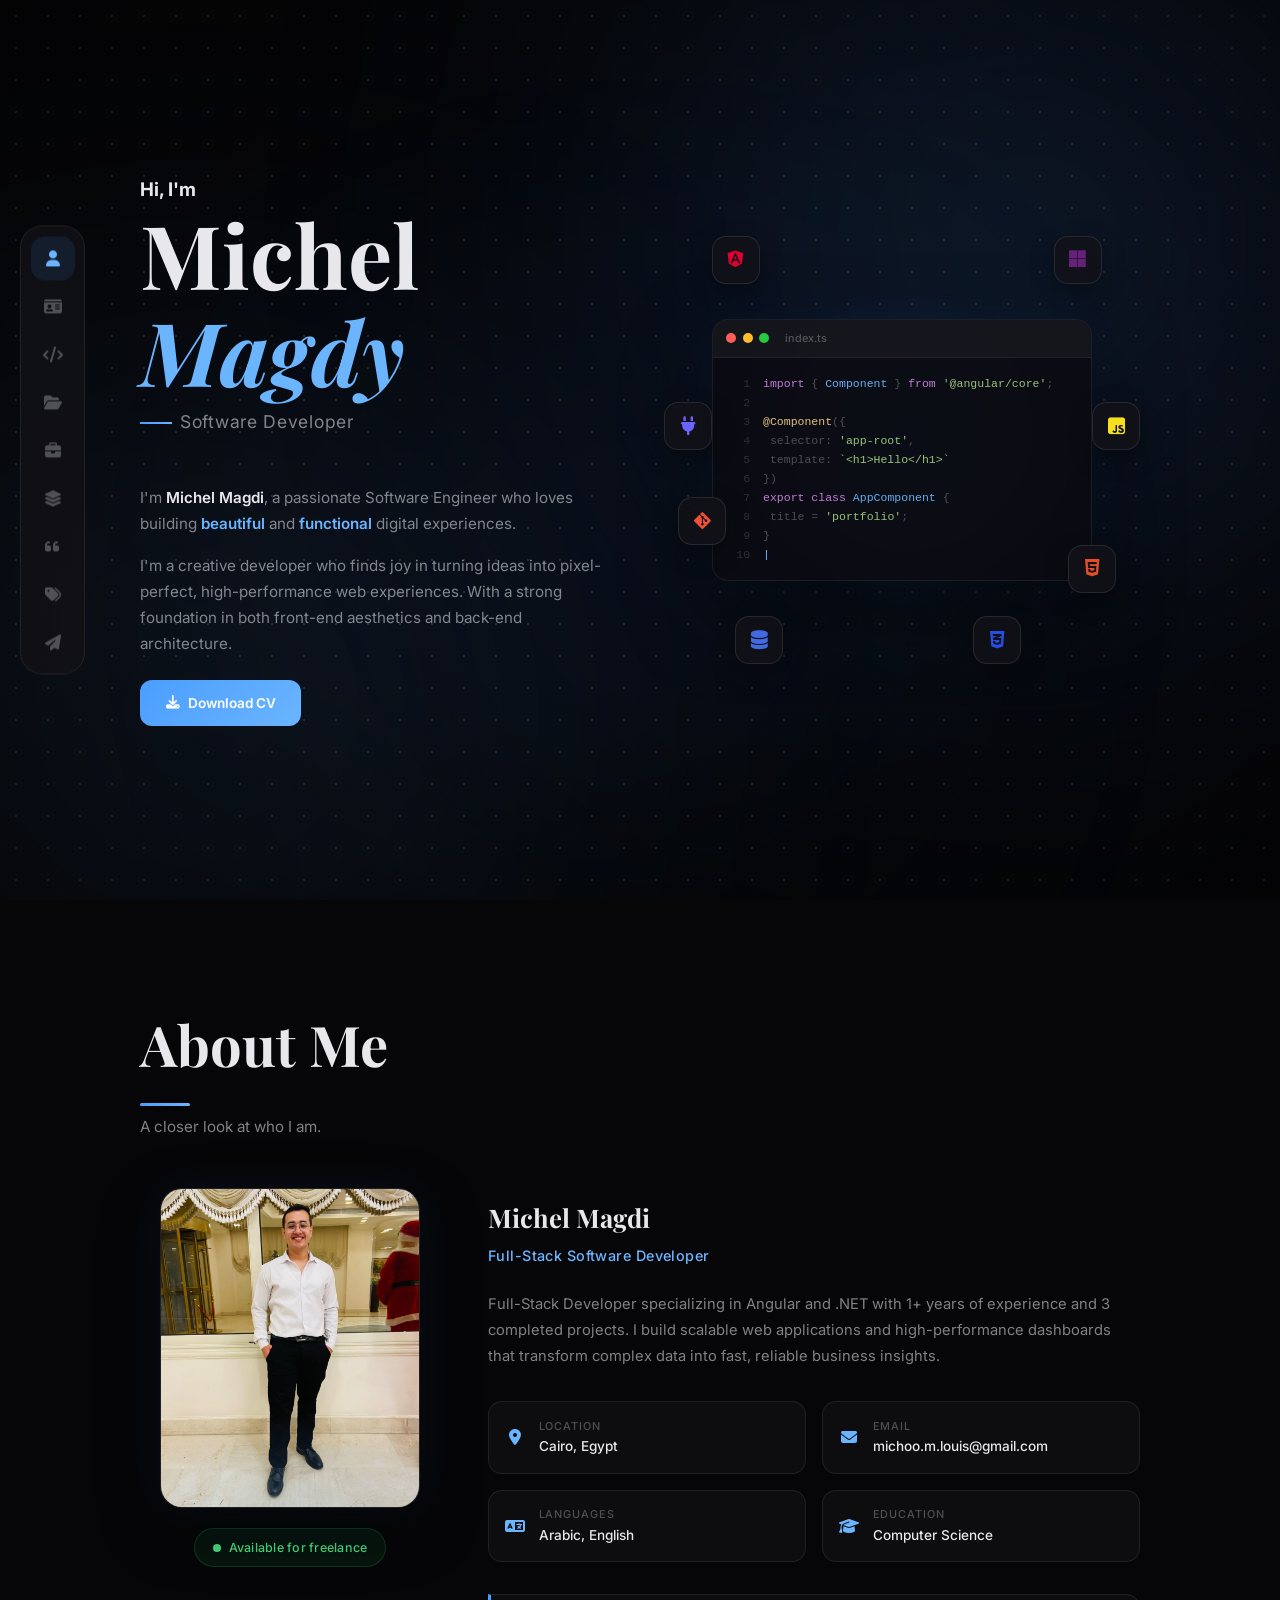
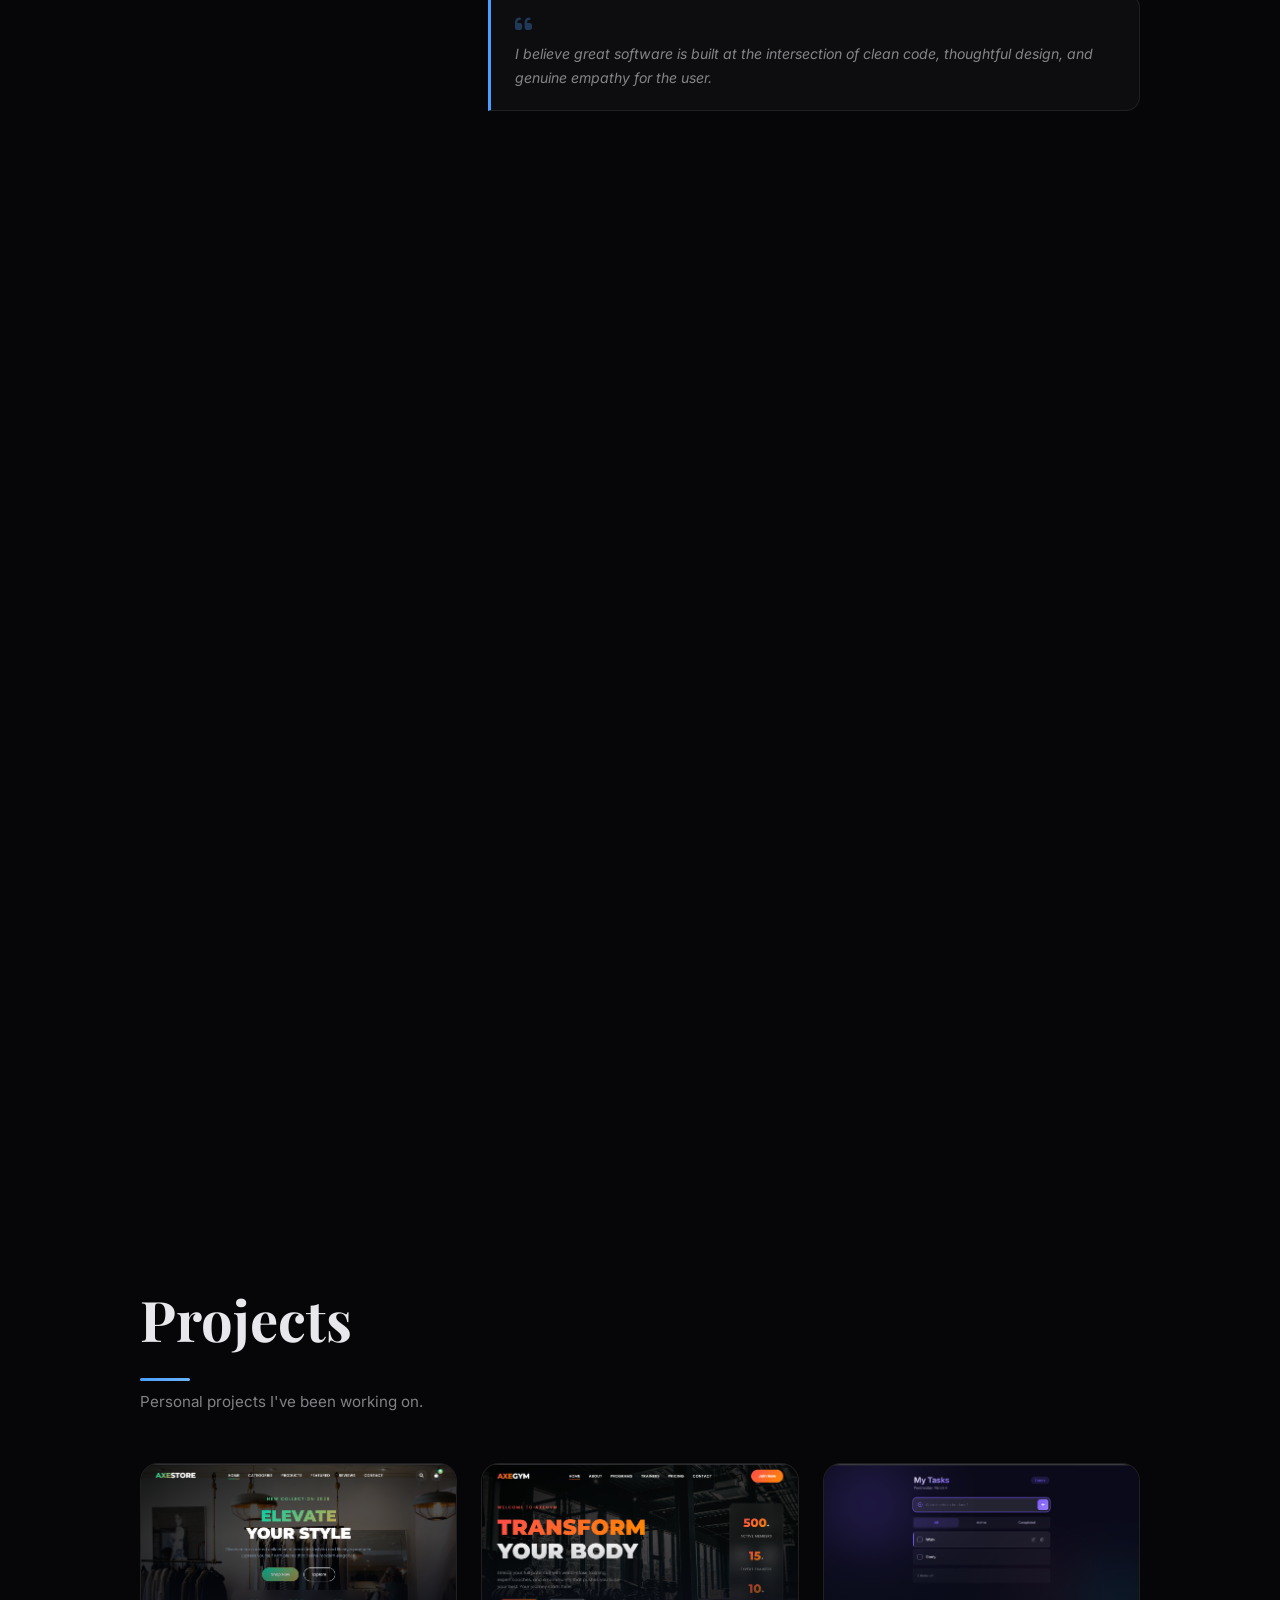
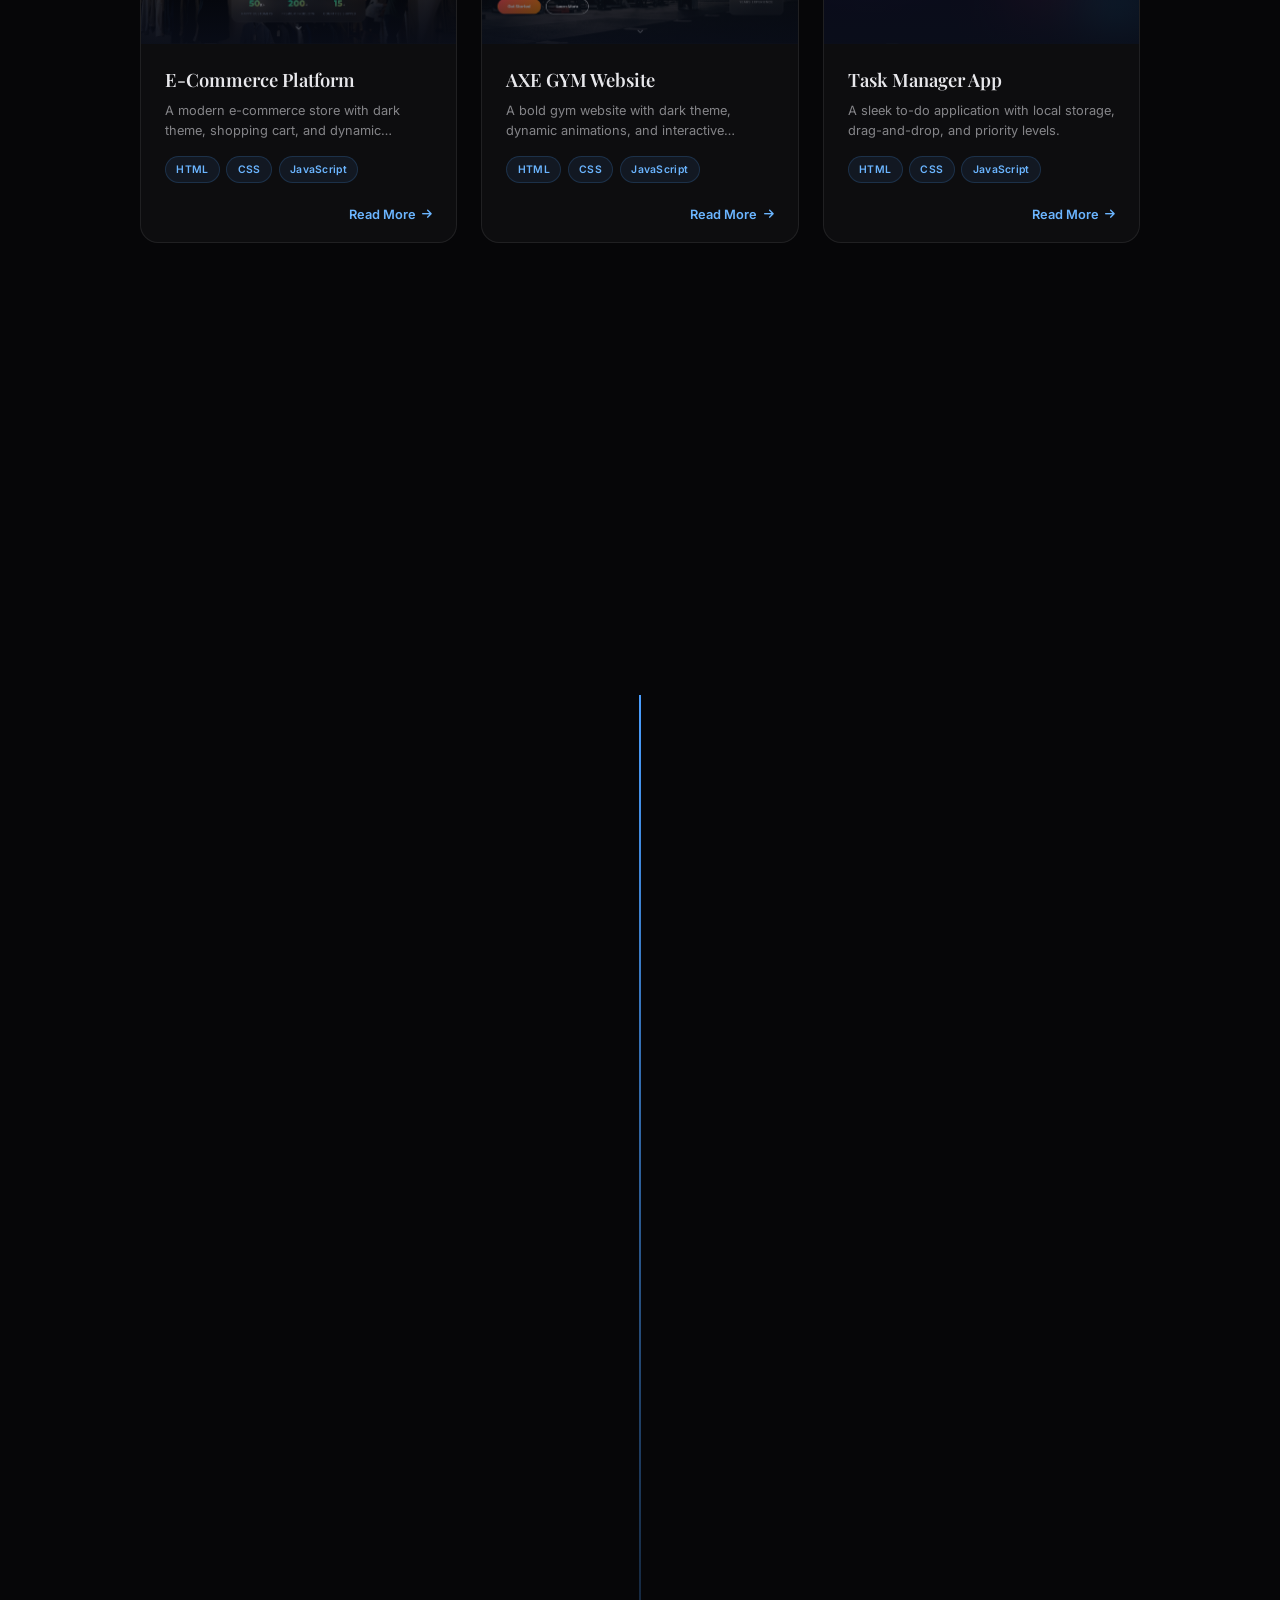
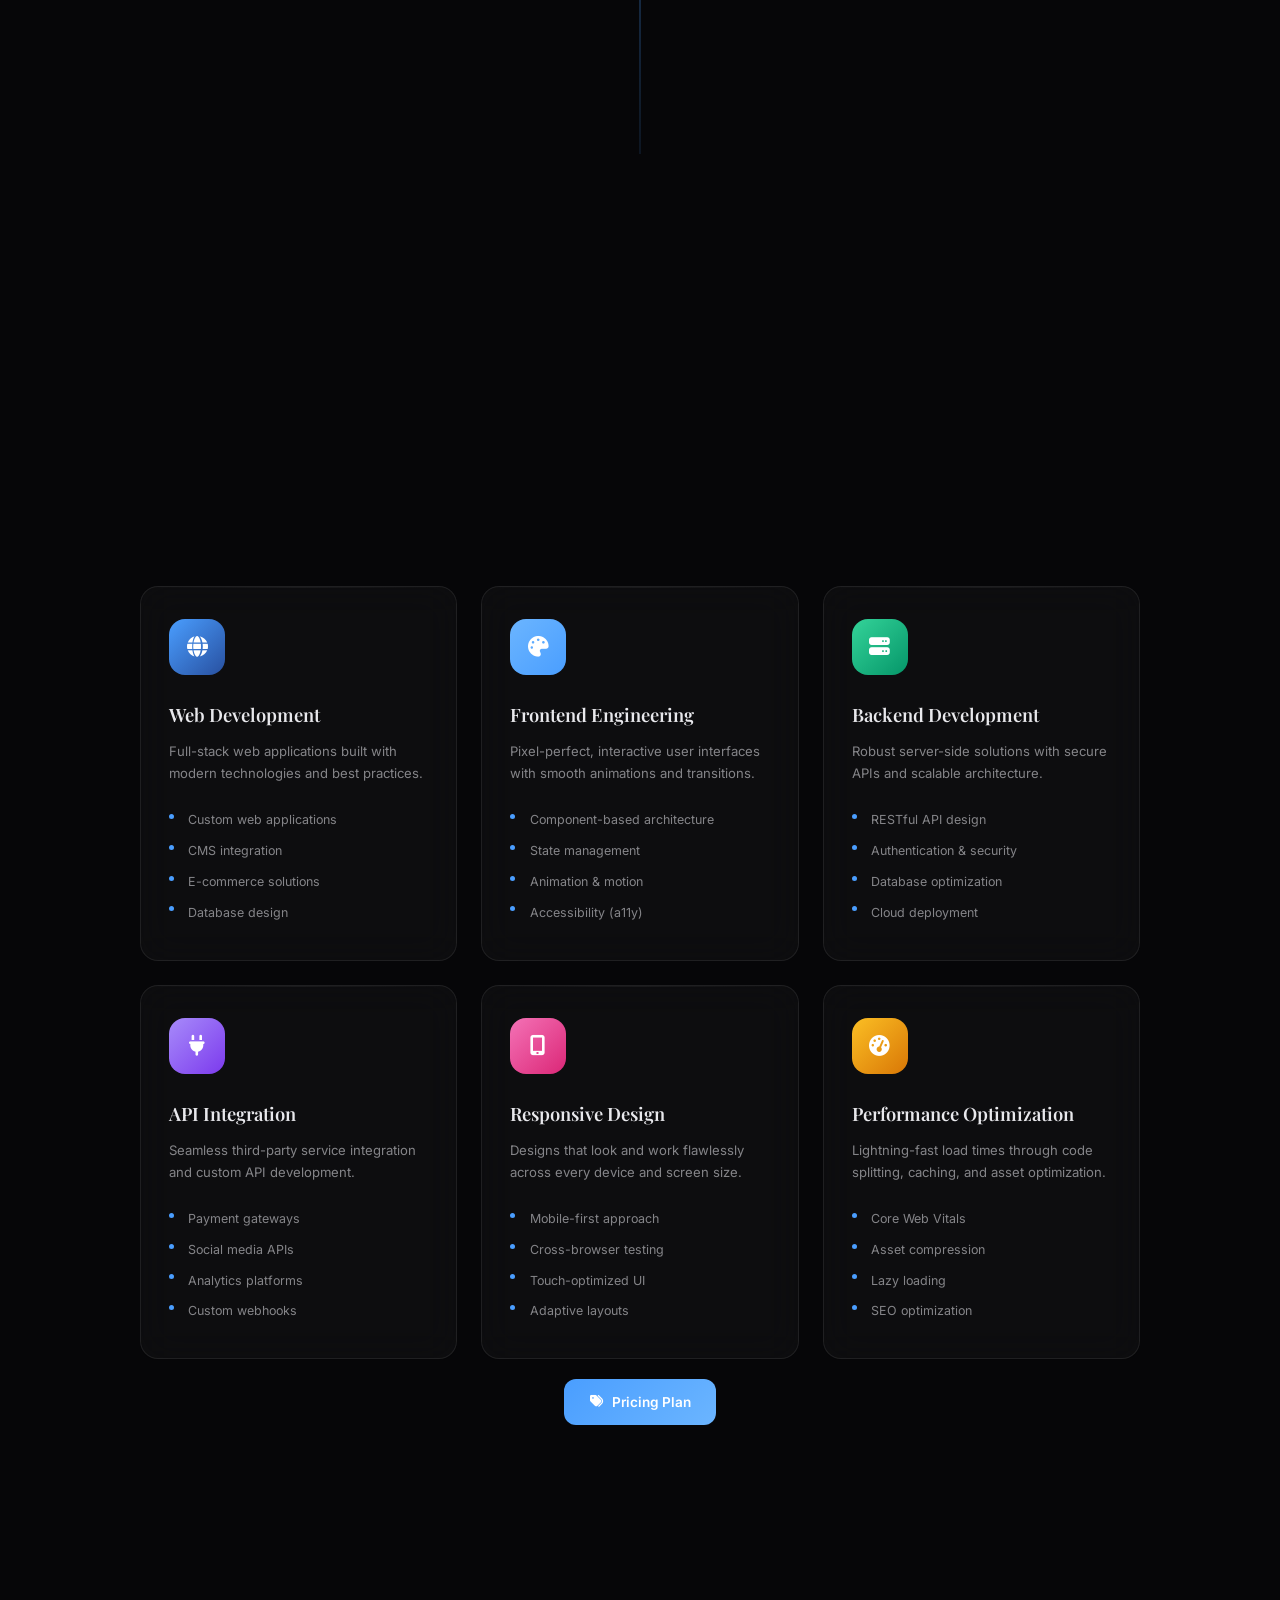
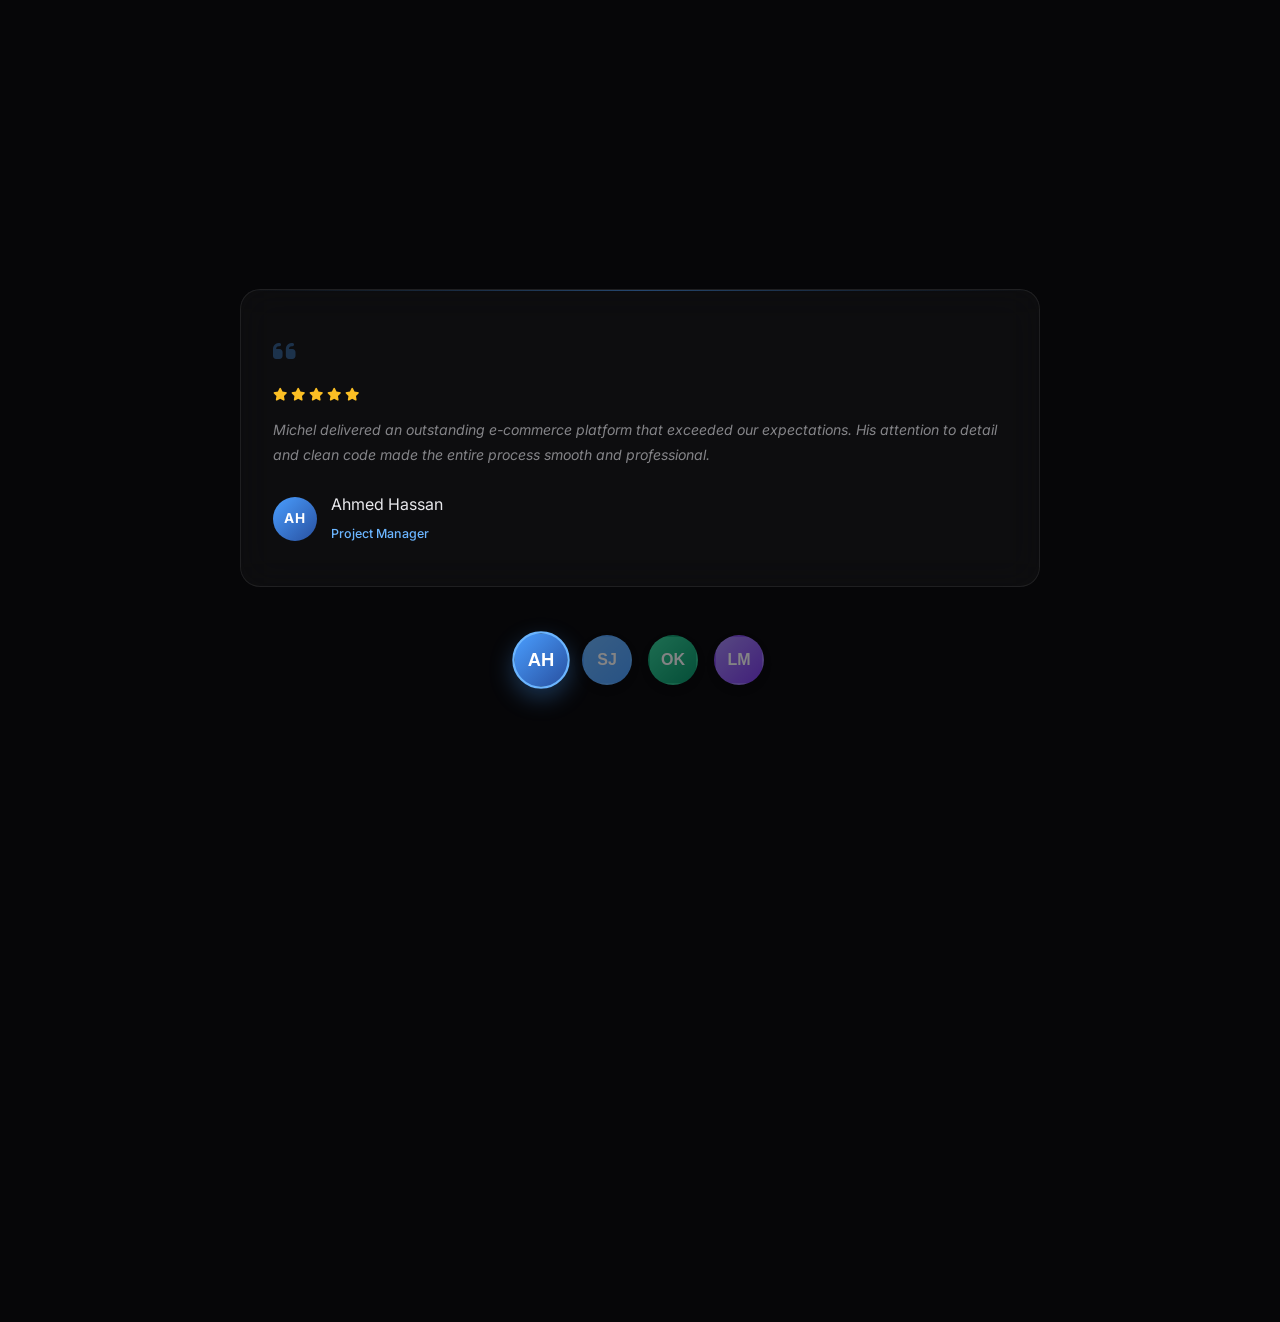
==== commit 0f7f333d: "fixed project details" ====
--- a/index.html
+++ b/index.html
@@ -94,9 +94,9 @@
                                 <strong class="accent-text">beautiful</strong> and <strong
                                     class="accent-text">functional</strong> digital experiences.
                             </p>
-                            <p>Full-Stack Developer specializing in Angular and .NET with 1+ years of experience and 3
-                                completed projects. I build scalable web applications and high-performance dashboards
-                                that transform complex data into fast, reliable business insights.</p>
+                            <p>I'm a creative developer who finds joy in turning ideas into
+                                pixel-perfect, high-performance web experiences. With a strong
+                                foundation in both front-end aesthetics and back-end architecture.</p>
                         </div>
                         <a href="https://drive.google.com/file/d/1rhgcsAPZQCBsiDApYezIv1-wKAXuzYPt/view?usp=sharing"
                             class="cv-btn animate-in">
@@ -195,10 +195,9 @@
                         <p class="aboutme-role">Full-Stack Software Developer</p>
 
                         <p class="aboutme-bio">
-                            I'm a creative developer who finds joy in turning ideas into
-                            pixel-perfect, high-performance web experiences. With a strong
-                            foundation in both front-end aesthetics and back-end architecture,
-                            I bring a holistic approach to every project I touch.
+                            Full-Stack Developer specializing in Angular and .NET with 1+ years of experience and 3
+                            completed projects. I build scalable web applications and high-performance dashboards
+                            that transform complex data into fast, reliable business insights.
                         </p>
 
                         <div class="aboutme-details-grid">
@@ -388,28 +387,43 @@
     <div class="modal-overlay" id="projectModal">
         <div class="modal-container">
             <button class="modal-close" id="modalClose" aria-label="Close modal">&times;</button>
-            <div class="modal-body">
-                <div class="modal-left">
+            <div class="modal-body-new">
+
+                <!-- Hero Image Area (Top) -->
+                <div class="modal-hero" id="modalHero">
                     <div class="modal-carousel" id="modalCarousel">
                         <!-- Images injected by JS -->
                     </div>
                     <div class="carousel-dots" id="carouselDots"></div>
                 </div>
-                <div class="modal-right">
+
+                <!-- Floating Info Card (Overlaps hero) -->
+                <div class="modal-header-card animate-modal-content">
                     <h2 class="modal-title" id="modalTitle"></h2>
                     <p class="modal-category" id="modalCategory"></p>
-
-                    <h4 class="modal-label">DESCRIPTION</h4>
-                    <p class="modal-description" id="modalDescription"></p>
-
-                    <h4 class="modal-label">KEY FEATURES</h4>
-                    <ul class="modal-features" id="modalFeatures"></ul>
-
-                    <h4 class="modal-label">TECHNOLOGIES</h4>
-                    <div class="modal-tech" id="modalTech"></div>
-
                     <div class="modal-links" id="modalLinks"></div>
                 </div>
+
+                <!-- Content Area (Bottom) -->
+                <div class="modal-content-grid animate-modal-content">
+                    <div class="modal-desc-col">
+                        <h4 class="modal-label">Overview</h4>
+                        <p class="modal-description" id="modalDescription"></p>
+                    </div>
+
+                    <div class="modal-sidebar-col">
+                        <div class="modal-section-block">
+                            <h4 class="modal-label">Key Features</h4>
+                            <ul class="modal-features" id="modalFeatures"></ul>
+                        </div>
+
+                        <div class="modal-section-block">
+                            <h4 class="modal-label">Technologies</h4>
+                            <div class="modal-tech" id="modalTech"></div>
+                        </div>
+                    </div>
+                </div>
+
             </div>
         </div>
     </div>
--- a/style.css
+++ b/style.css
@@ -1472,131 +1472,197 @@
   color: var(--accent-light);
 }
 
-.modal-body {
-  display: grid;
-  grid-template-columns: 1fr 1fr;
+.modal-overlay.active .animate-modal-content {
+  opacity: 1;
+  transform: translateY(0);
+}
+
+.modal-body-new {
   height: 100%;
   max-height: 85vh;
-}
-
-.modal-left {
+  overflow-y: auto;
+  overflow-x: hidden;
+  position: relative;
+  /* Custom scrollbar for modal */
+  scrollbar-width: thin;
+  scrollbar-color: rgba(74, 158, 255, 0.3) transparent;
+}
+
+.modal-body-new::-webkit-scrollbar {
+  width: 6px;
+}
+
+.modal-body-new::-webkit-scrollbar-thumb {
+  background: rgba(74, 158, 255, 0.3);
+  border-radius: 6px;
+}
+
+/* ---- Hero Image Area ---- */
+.modal-hero {
+  width: 100%;
+  position: relative;
   background: var(--bg-card);
-  display: flex;
-  flex-direction: column;
+}
+
+.modal-carousel {
+  width: 100%;
+  height: 400px;
+  /* Taller hero image */
+  background: var(--bg-secondary);
+  position: relative;
+  display: flex;
   align-items: center;
   justify-content: center;
-  padding: 2.5rem;
-  position: relative;
-}
-
-/* Main image display */
-.modal-carousel {
-  height: 300px;
-  width: 100%;
-  aspect-ratio: 4/3;
-  border-radius: 14px;
   overflow: hidden;
-  background: #fff;
 }
 
 .modal-carousel .modal-main-img {
   width: 100%;
   height: 100%;
-  object-fit: fill;
+  object-fit: cover;
   display: block;
   transition: opacity 0.35s var(--ease-smooth);
 }
 
-/* Thumbnail list below main image */
 .carousel-dots {
-  display: flex;
-  gap: 0.65rem;
-  margin-top: 1rem;
-  overflow-x: auto;
-  padding-bottom: 0.35rem;
-  scrollbar-width: thin;
-  scrollbar-color: rgba(255, 255, 255, 0.1) transparent;
-}
-
-.carousel-dots::-webkit-scrollbar {
-  height: 4px;
-}
-
-.carousel-dots::-webkit-scrollbar-thumb {
-  background: rgba(255, 255, 255, 0.12);
-  border-radius: 4px;
+  position: absolute;
+  bottom: 4.5rem;
+  /* Lifted up so it's not hidden behind the floating card */
+  left: 50%;
+  transform: translateX(-50%);
+  display: flex;
+  gap: 0.75rem;
+  z-index: 50;
+  /* Ensure it stays above everything in the hero */
+  background: rgba(0, 0, 0, 0.4);
+  padding: 0.5rem 1rem;
+  border-radius: 30px;
+  backdrop-filter: blur(8px);
 }
 
 .modal-thumb {
-  flex-shrink: 0;
-  width: 80px;
-  height: 60px;
-  border-radius: 8px;
+  width: 45px;
+  height: 35px;
+  border-radius: 6px;
   overflow: hidden;
   cursor: pointer;
   border: 2px solid transparent;
-  opacity: 0.55;
+  opacity: 0.6;
   transition: all 0.3s var(--ease-smooth);
 }
 
 .modal-thumb:hover {
-  opacity: 0.85;
-  border-color: rgba(255, 255, 255, 0.15);
+  opacity: 0.9;
+  transform: translateY(-2px);
 }
 
 .modal-thumb.active {
   opacity: 1;
-  border-color: var(--accent);
-  box-shadow: 0 0 12px rgba(74, 158, 255, 0.25);
+  border-color: var(--accent-light);
+  transform: scale(1.1);
+  box-shadow: 0 4px 12px rgba(0, 0, 0, 0.5);
 }
 
 .modal-thumb img {
   width: 100%;
   height: 100%;
   object-fit: cover;
-  display: block;
-}
-
-.modal-right {
-  padding: 1.5rem;
-  overflow-y: auto;
+}
+
+/* ---- Floating Info Card ---- */
+.modal-header-card {
+  position: relative;
+  margin: -4rem auto 2rem;
+  /* Pulls it up over the hero image */
+  width: 90%;
+  background: rgba(18, 18, 24, 0.85);
+  backdrop-filter: blur(16px);
+  -webkit-backdrop-filter: blur(16px);
+  border: 1px solid rgba(255, 255, 255, 0.1);
+  border-radius: 20px;
+  padding: 2rem;
+  box-shadow: 0 20px 40px rgba(0, 0, 0, 0.4);
+  z-index: 20;
+  display: flex;
+  flex-direction: column;
+  align-items: center;
+  text-align: center;
+
+  opacity: 0;
+  transform: translateY(20px);
+  transition: opacity 0.5s ease 0.1s, transform 0.5s ease 0.1s;
 }
 
 .modal-title {
   font-family: var(--font-heading);
-  font-size: 1.8rem;
-  font-weight: 700;
-  margin-bottom: 0.25rem;
+  font-size: 2.2rem;
+  color: var(--text-primary);
+  margin-bottom: 0.5rem;
 }
 
 .modal-category {
+  font-size: 0.95rem;
   color: var(--accent-light);
-  font-size: 0.85rem;
   font-weight: 500;
+  letter-spacing: 0.05em;
+  text-transform: uppercase;
   margin-bottom: 1.5rem;
 }
 
+.modal-links {
+  display: flex;
+  gap: 1rem;
+  flex-wrap: wrap;
+  justify-content: center;
+}
+
+/* ---- Content Area Below ---- */
+.modal-content-grid {
+  display: grid;
+  grid-template-columns: 2fr 1fr;
+  gap: 3rem;
+  padding: 1rem 3rem 4rem;
+
+  opacity: 0;
+  transform: translateY(20px);
+  transition: opacity 0.5s ease 0.2s, transform 0.5s ease 0.2s;
+}
+
 .modal-label {
-  font-size: 0.7rem;
-  font-weight: 700;
-  letter-spacing: 0.12em;
+  font-family: var(--font-heading);
+  font-size: 1.1rem;
   color: var(--text-primary);
-  margin-bottom: 0.6rem;
-  margin-top: 1.5rem;
-}
-
-.modal-label:first-of-type {
-  margin-top: 0;
+  margin-bottom: 1.25rem;
+  display: flex;
+  align-items: center;
+  gap: 0.75rem;
+}
+
+.modal-label::after {
+  content: "";
+  flex: 1;
+  height: 1px;
+  background: linear-gradient(90deg, var(--glass-border), transparent);
 }
 
 .modal-description {
+  font-size: 1rem;
+  line-height: 1.7;
   color: var(--text-secondary);
-  font-size: 0.85rem;
-  line-height: 1.7;
+}
+
+.modal-sidebar-col {
+  display: flex;
+  flex-direction: column;
+  gap: 2.5rem;
 }
 
 .modal-features {
   list-style: none;
+  padding: 0;
+  display: flex;
+  flex-direction: column;
+  gap: 0.85rem;
 }
 
 .modal-features li {
@@ -1625,18 +1691,12 @@
 }
 
 .modal-tech-chip {
-  padding: 0.4rem 0.9rem;
-  border-radius: 8px;
-  font-size: 0.72rem;
+  padding: 0.4rem 0.85rem;
+  border-radius: 6px;
+  font-size: 0.75rem;
   font-weight: 600;
   color: #fff;
-  letter-spacing: 0.02em;
-}
-
-.modal-links {
-  display: flex;
-  gap: 0.75rem;
-  margin-top: 2rem;
+  box-shadow: 0 4px 10px rgba(0, 0, 0, 0.2);
 }
 
 .modal-link {
@@ -2708,16 +2768,32 @@
     height: 270px;
   }
 
-  .modal-body {
+  .modal-container {
+    height: 90vh;
+    max-height: none;
+    align-self: flex-end;
+    transform: translateY(100%);
+    border-radius: 24px 24px 0 0;
+  }
+
+  .modal-overlay.active .modal-container {
+    transform: translateY(0);
+  }
+
+  .modal-content-grid {
     grid-template-columns: 1fr;
-  }
-
-  .modal-left {
-    padding: 2rem;
-  }
-
-  .modal-right {
-    padding: 2rem;
+    padding: 1rem 1.5rem 4rem;
+    gap: 2rem;
+  }
+
+  .modal-header-card {
+    padding: 1.5rem 1rem;
+    width: 95%;
+    margin-top: -3rem;
+  }
+
+  .modal-title {
+    font-size: 1.6rem;
   }
 }
 
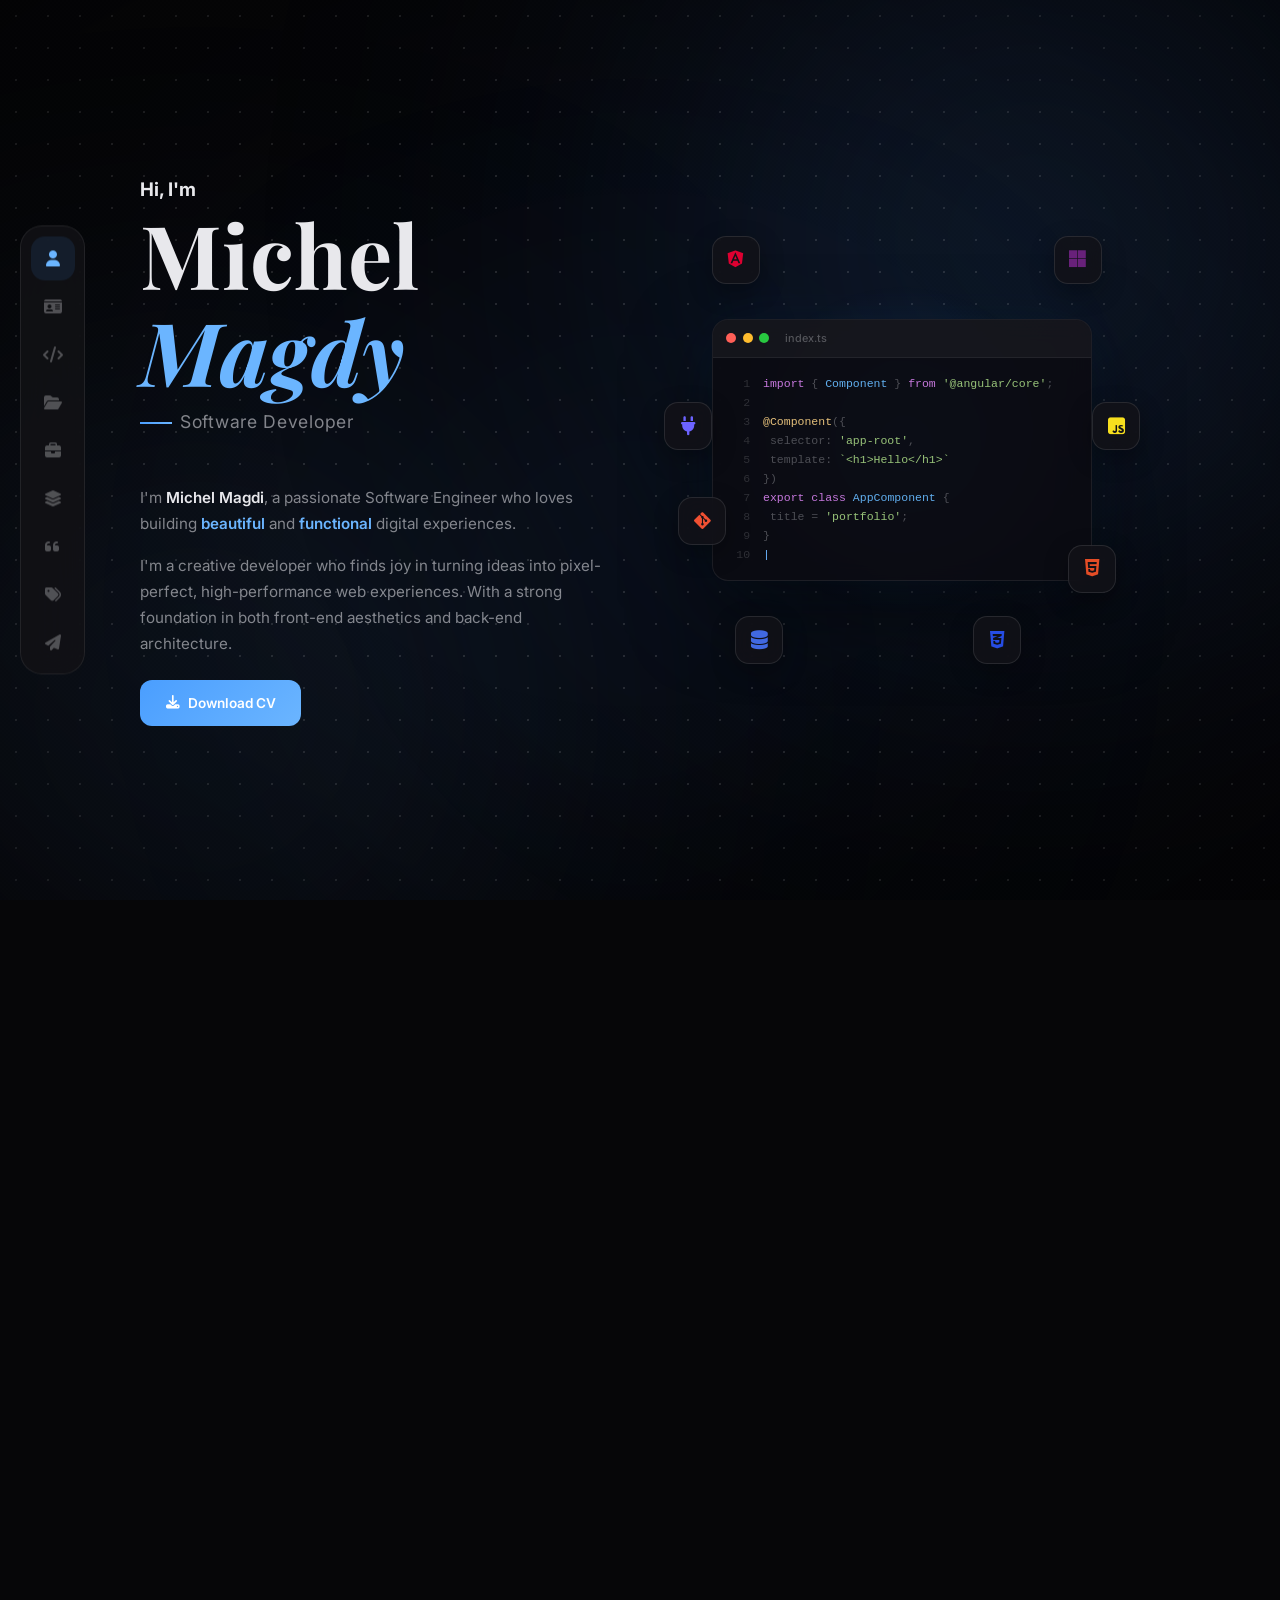
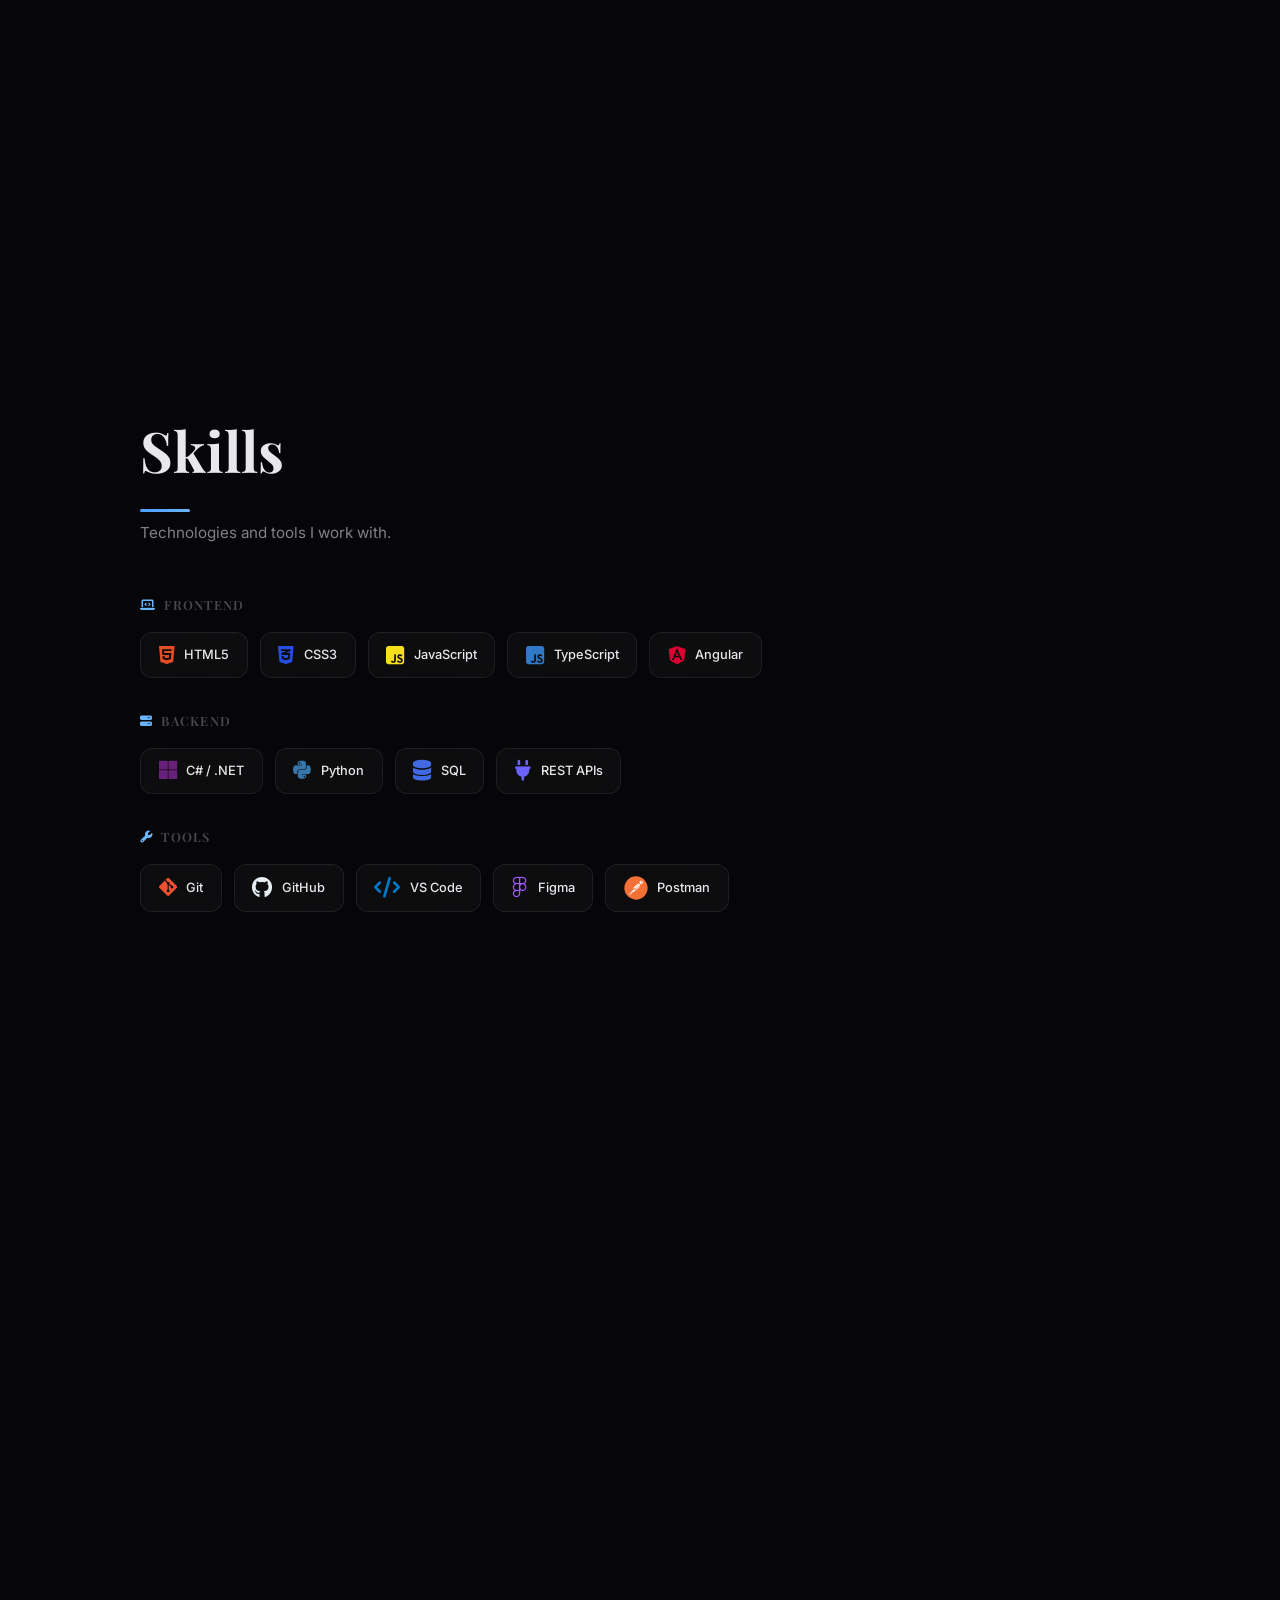
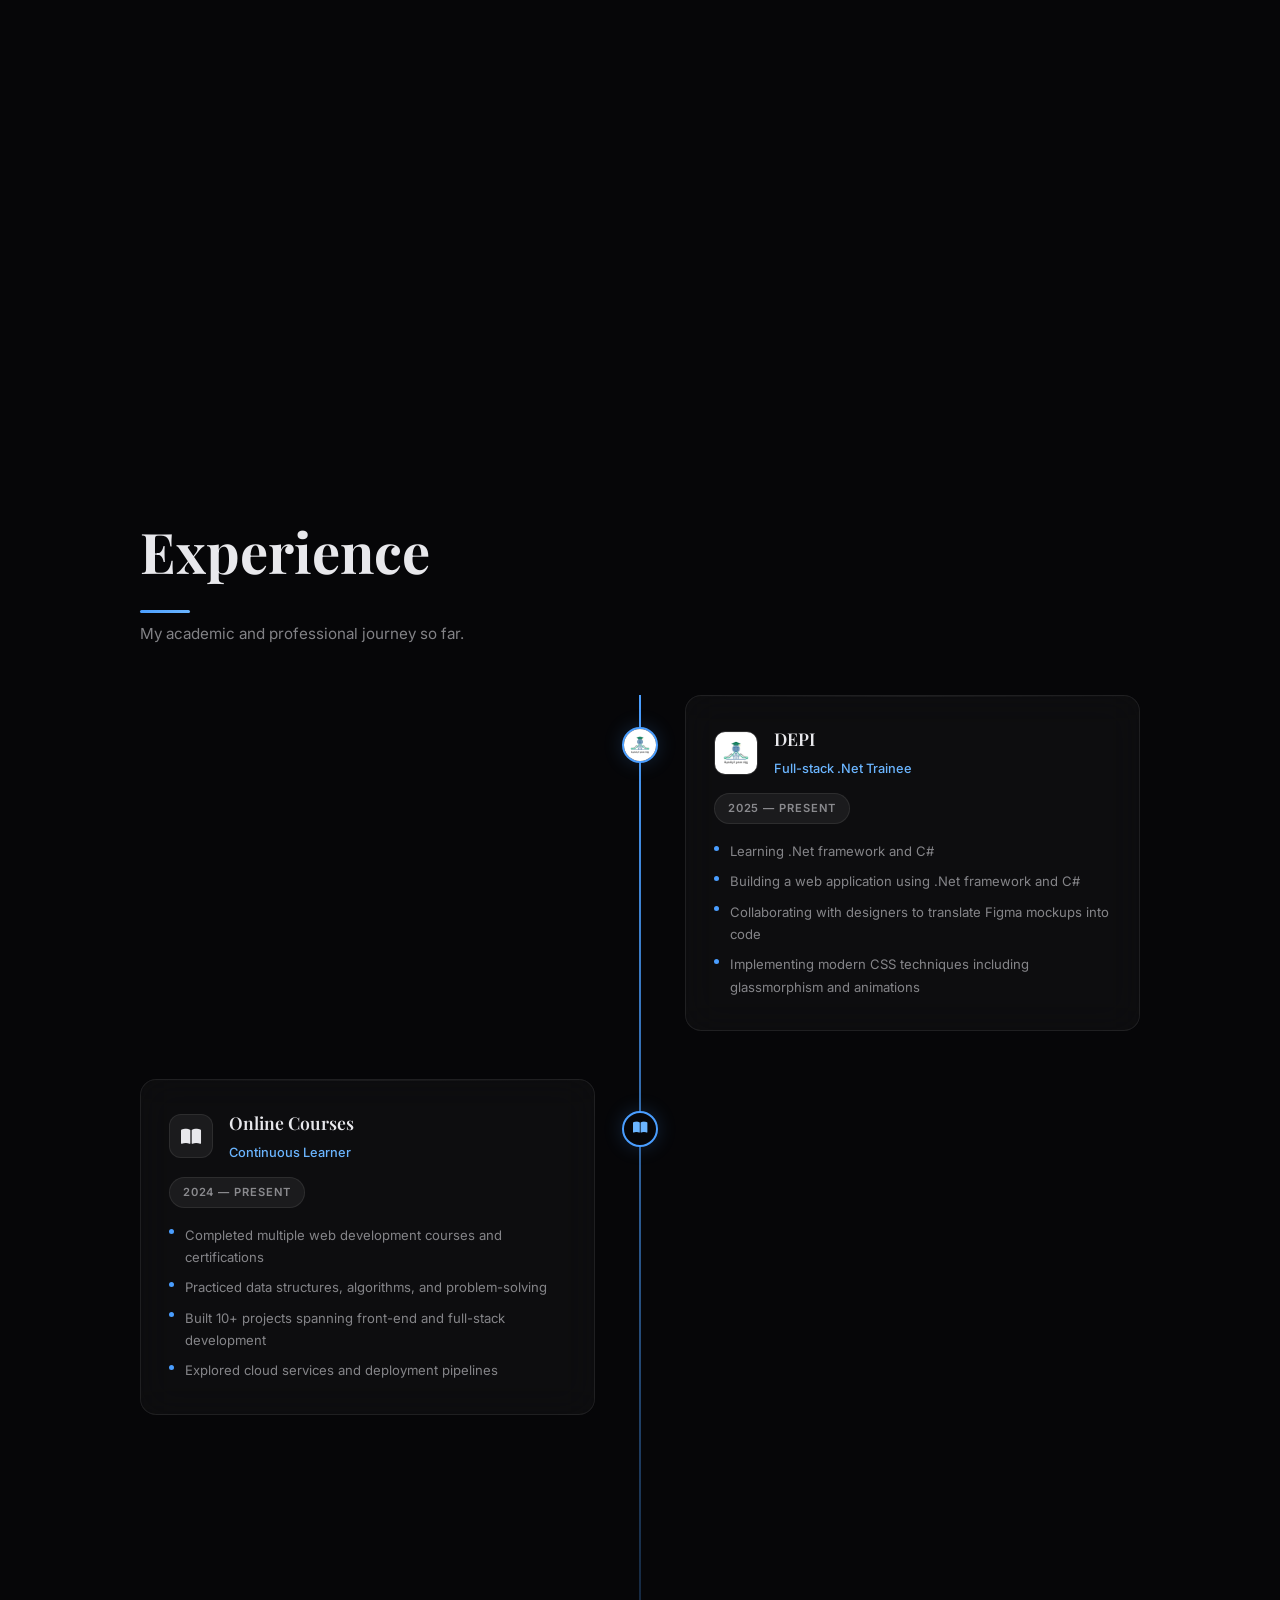
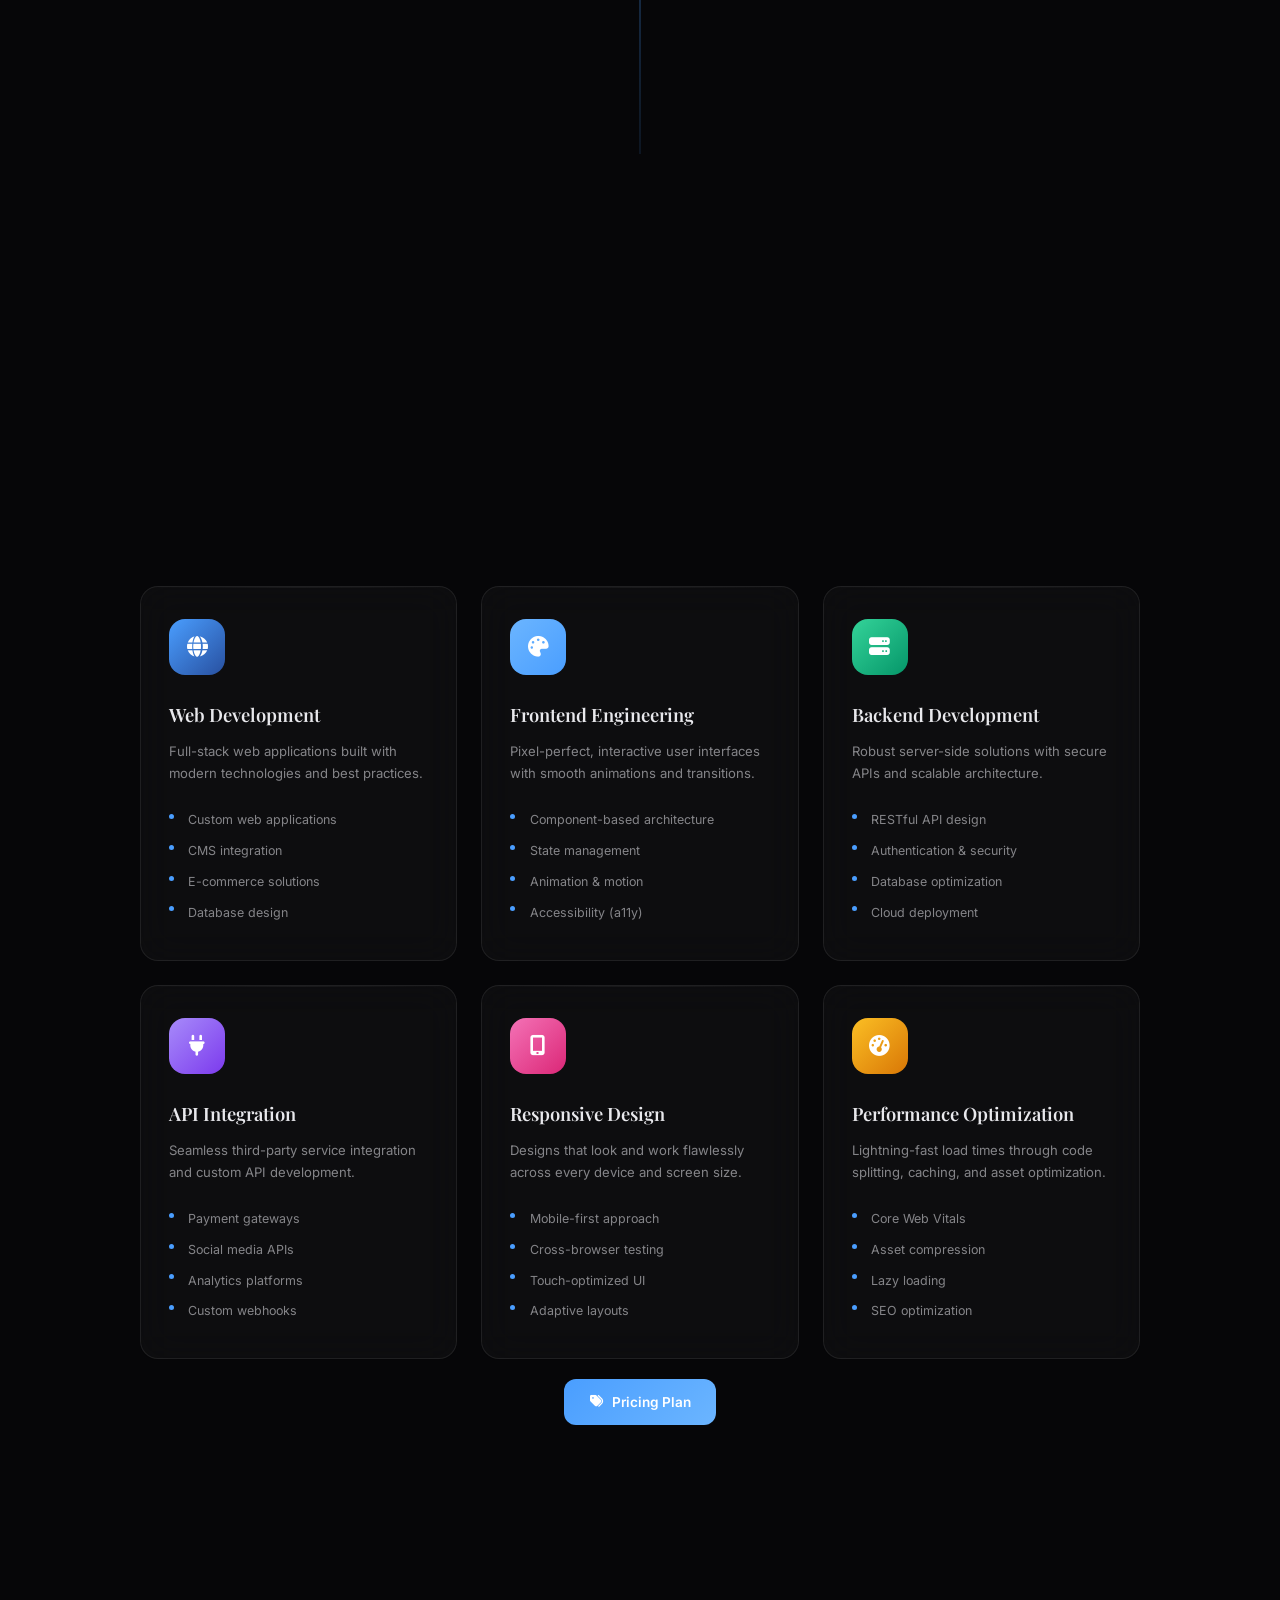
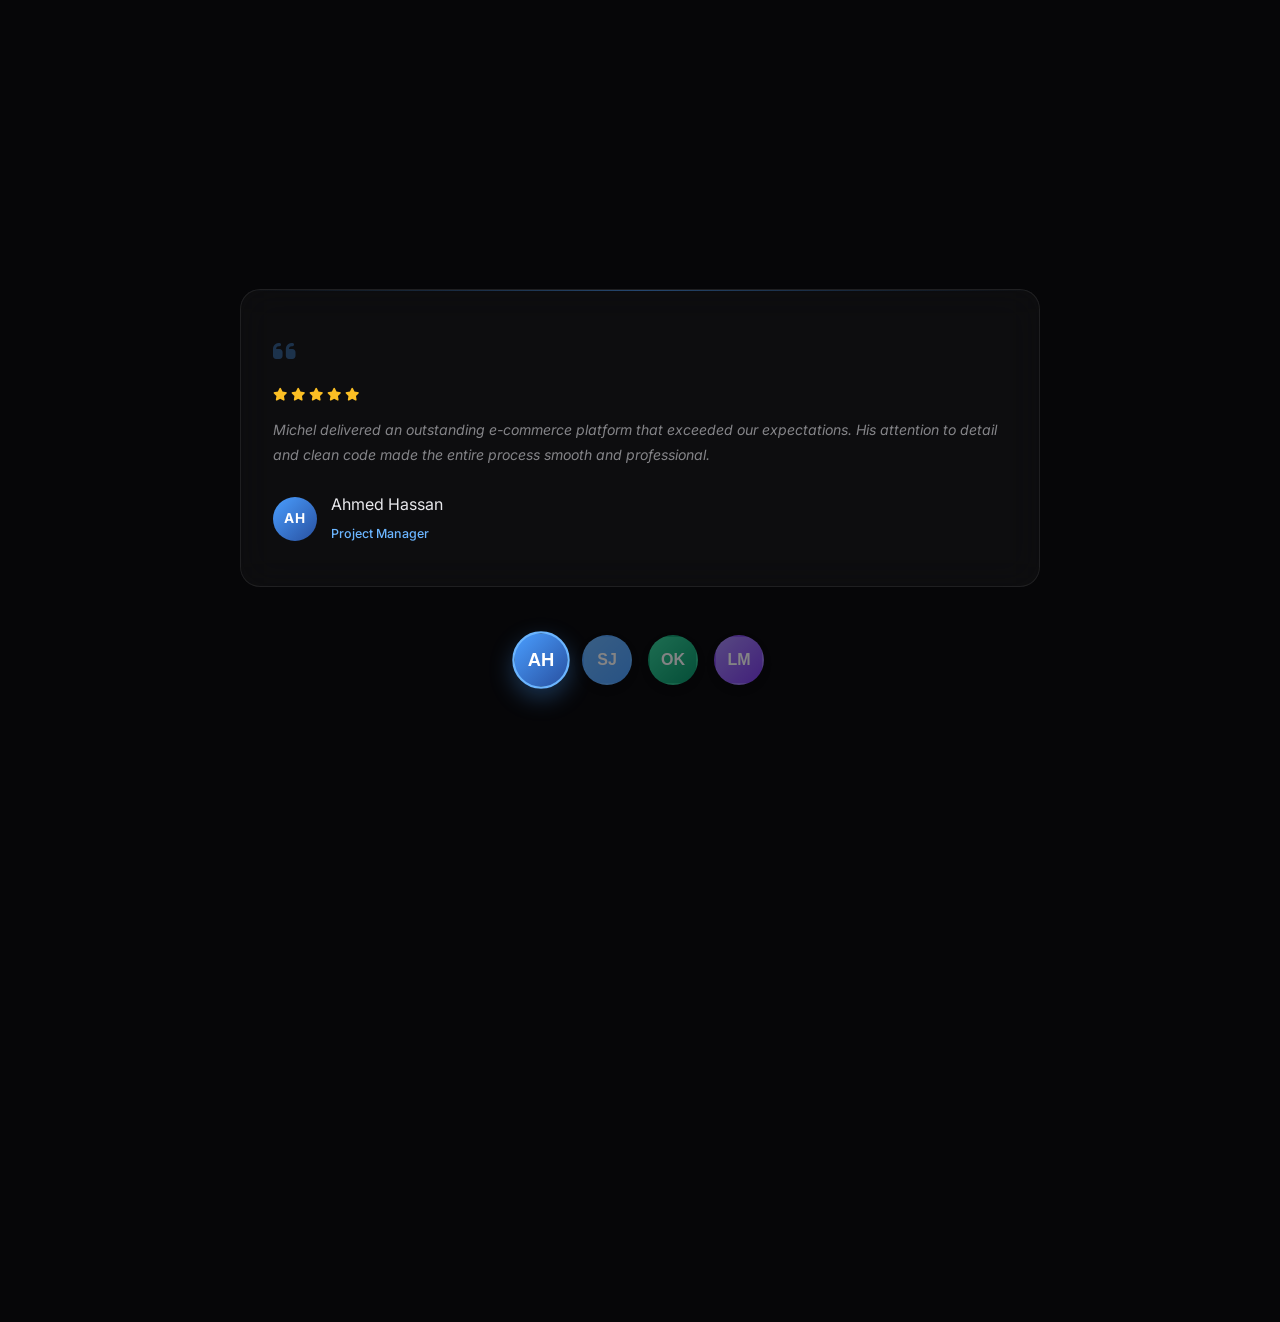
==== commit ece03359: "added problem action result in project details" ====
--- a/index.html
+++ b/index.html
@@ -409,6 +409,31 @@
                     <div class="modal-desc-col">
                         <h4 class="modal-label">Overview</h4>
                         <p class="modal-description" id="modalDescription"></p>
+
+                        <!-- Challenge / Action / Result -->
+                        <div class="modal-car-section" id="modalCar">
+                            <div class="modal-car-item">
+                                <div class="modal-car-icon challenge"><i class="fas fa-mountain"></i></div>
+                                <div>
+                                    <h5 class="modal-car-label">Challenge</h5>
+                                    <p class="modal-car-text" id="modalChallenge"></p>
+                                </div>
+                            </div>
+                            <div class="modal-car-item">
+                                <div class="modal-car-icon action"><i class="fas fa-cogs"></i></div>
+                                <div>
+                                    <h5 class="modal-car-label">Action</h5>
+                                    <p class="modal-car-text" id="modalAction"></p>
+                                </div>
+                            </div>
+                            <div class="modal-car-item">
+                                <div class="modal-car-icon result"><i class="fas fa-trophy"></i></div>
+                                <div>
+                                    <h5 class="modal-car-label">Result</h5>
+                                    <p class="modal-car-text" id="modalResult"></p>
+                                </div>
+                            </div>
+                        </div>
                     </div>
 
                     <div class="modal-sidebar-col">
--- a/style.css
+++ b/style.css
@@ -1651,6 +1651,97 @@
   color: var(--text-secondary);
 }
 
+/* ---- Challenge / Action / Result ---- */
+.modal-car-section {
+  display: flex;
+  flex-direction: column;
+  gap: 1rem;
+  margin-top: 2rem;
+  padding-top: 1.5rem;
+  border-top: 1px solid var(--glass-border);
+}
+
+.modal-car-item {
+  display: flex;
+  align-items: flex-start;
+  gap: 1rem;
+  padding: 1rem 1.25rem;
+  border-radius: 14px;
+  background: rgba(255, 255, 255, 0.02);
+  border: 1px solid var(--glass-border);
+  border-left: 3px solid transparent;
+  transition: all 0.3s var(--ease-smooth);
+}
+
+.modal-car-item:hover {
+  background: rgba(255, 255, 255, 0.04);
+  transform: translateX(4px);
+}
+
+.modal-car-item:nth-child(1) {
+  border-left-color: #f59e0b;
+}
+
+.modal-car-item:nth-child(2) {
+  border-left-color: #4a9eff;
+}
+
+.modal-car-item:nth-child(3) {
+  border-left-color: #34d399;
+}
+
+.modal-car-icon {
+  width: 38px;
+  height: 38px;
+  border-radius: 10px;
+  display: flex;
+  align-items: center;
+  justify-content: center;
+  font-size: 0.85rem;
+  flex-shrink: 0;
+  color: #fff;
+}
+
+.modal-car-icon.challenge {
+  background: linear-gradient(135deg, #f59e0b, #d97706);
+}
+
+.modal-car-icon.action {
+  background: linear-gradient(135deg, #4a9eff, #2850a0);
+}
+
+.modal-car-icon.result {
+  background: linear-gradient(135deg, #34d399, #059669);
+}
+
+.modal-car-label {
+  font-family: var(--font-heading);
+  font-size: 0.82rem;
+  font-weight: 700;
+  letter-spacing: 0.08em;
+  text-transform: uppercase;
+  margin: 0 0 0.3rem;
+}
+
+.modal-car-item:nth-child(1) .modal-car-label {
+  color: #fbbf24;
+}
+
+.modal-car-item:nth-child(2) .modal-car-label {
+  color: var(--accent-light);
+}
+
+.modal-car-item:nth-child(3) .modal-car-label {
+  color: #34d399;
+}
+
+.modal-car-text {
+  font-size: 0.85rem;
+  line-height: 1.6;
+  color: var(--text-secondary);
+  margin: 0;
+}
+
 .modal-sidebar-col {
   display: flex;
   flex-direction: column;
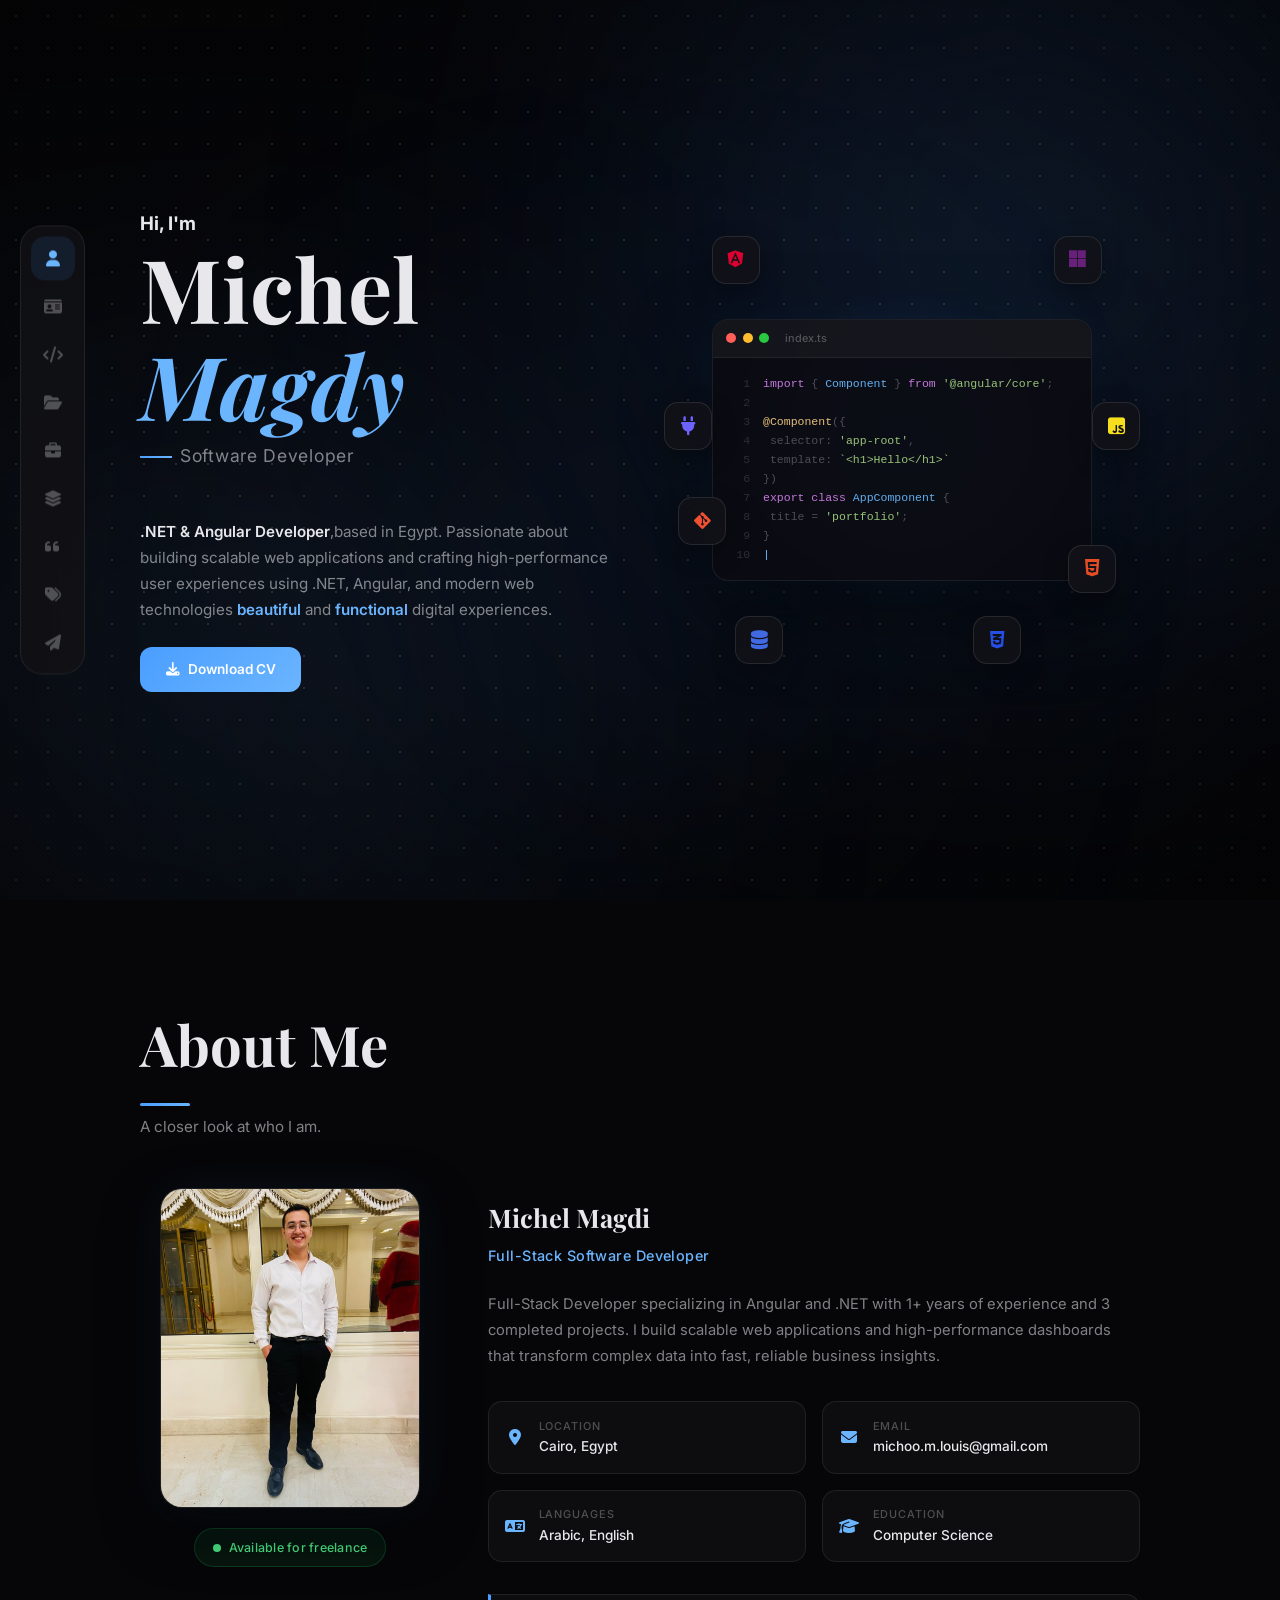
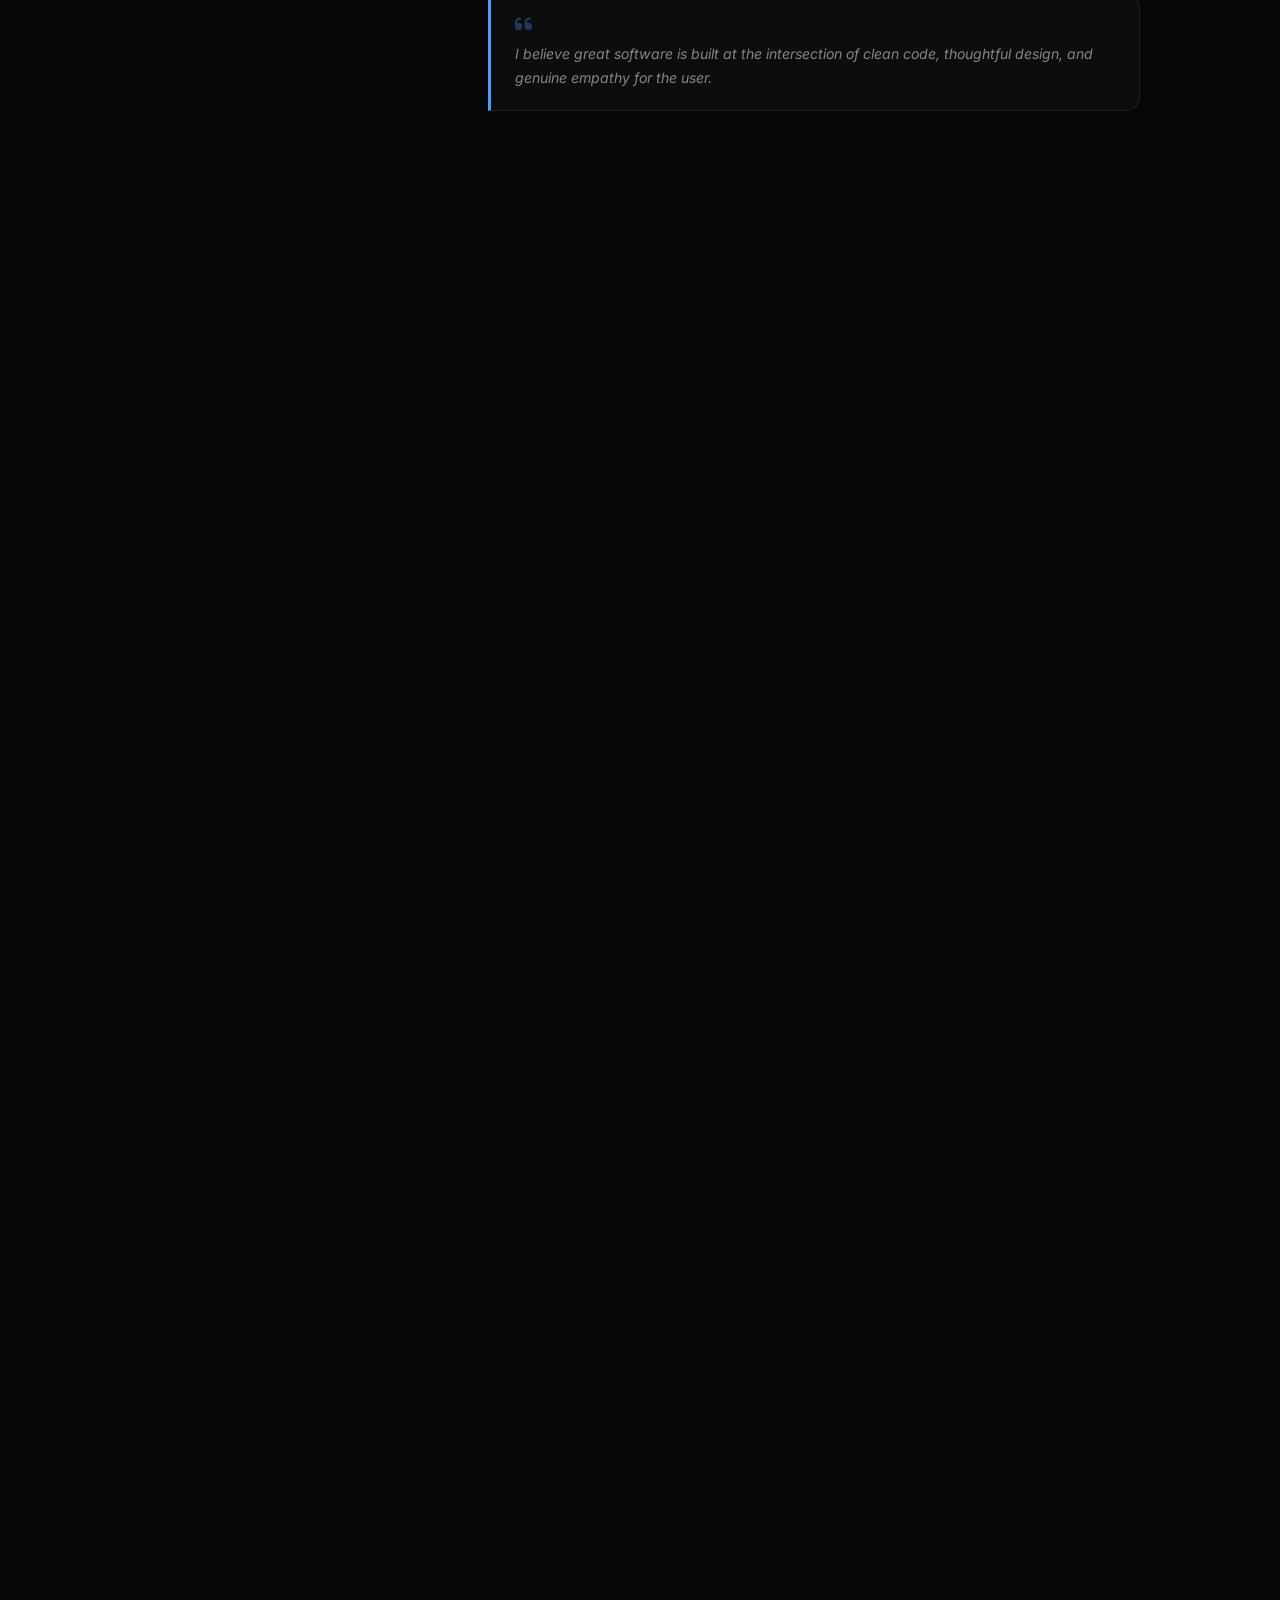
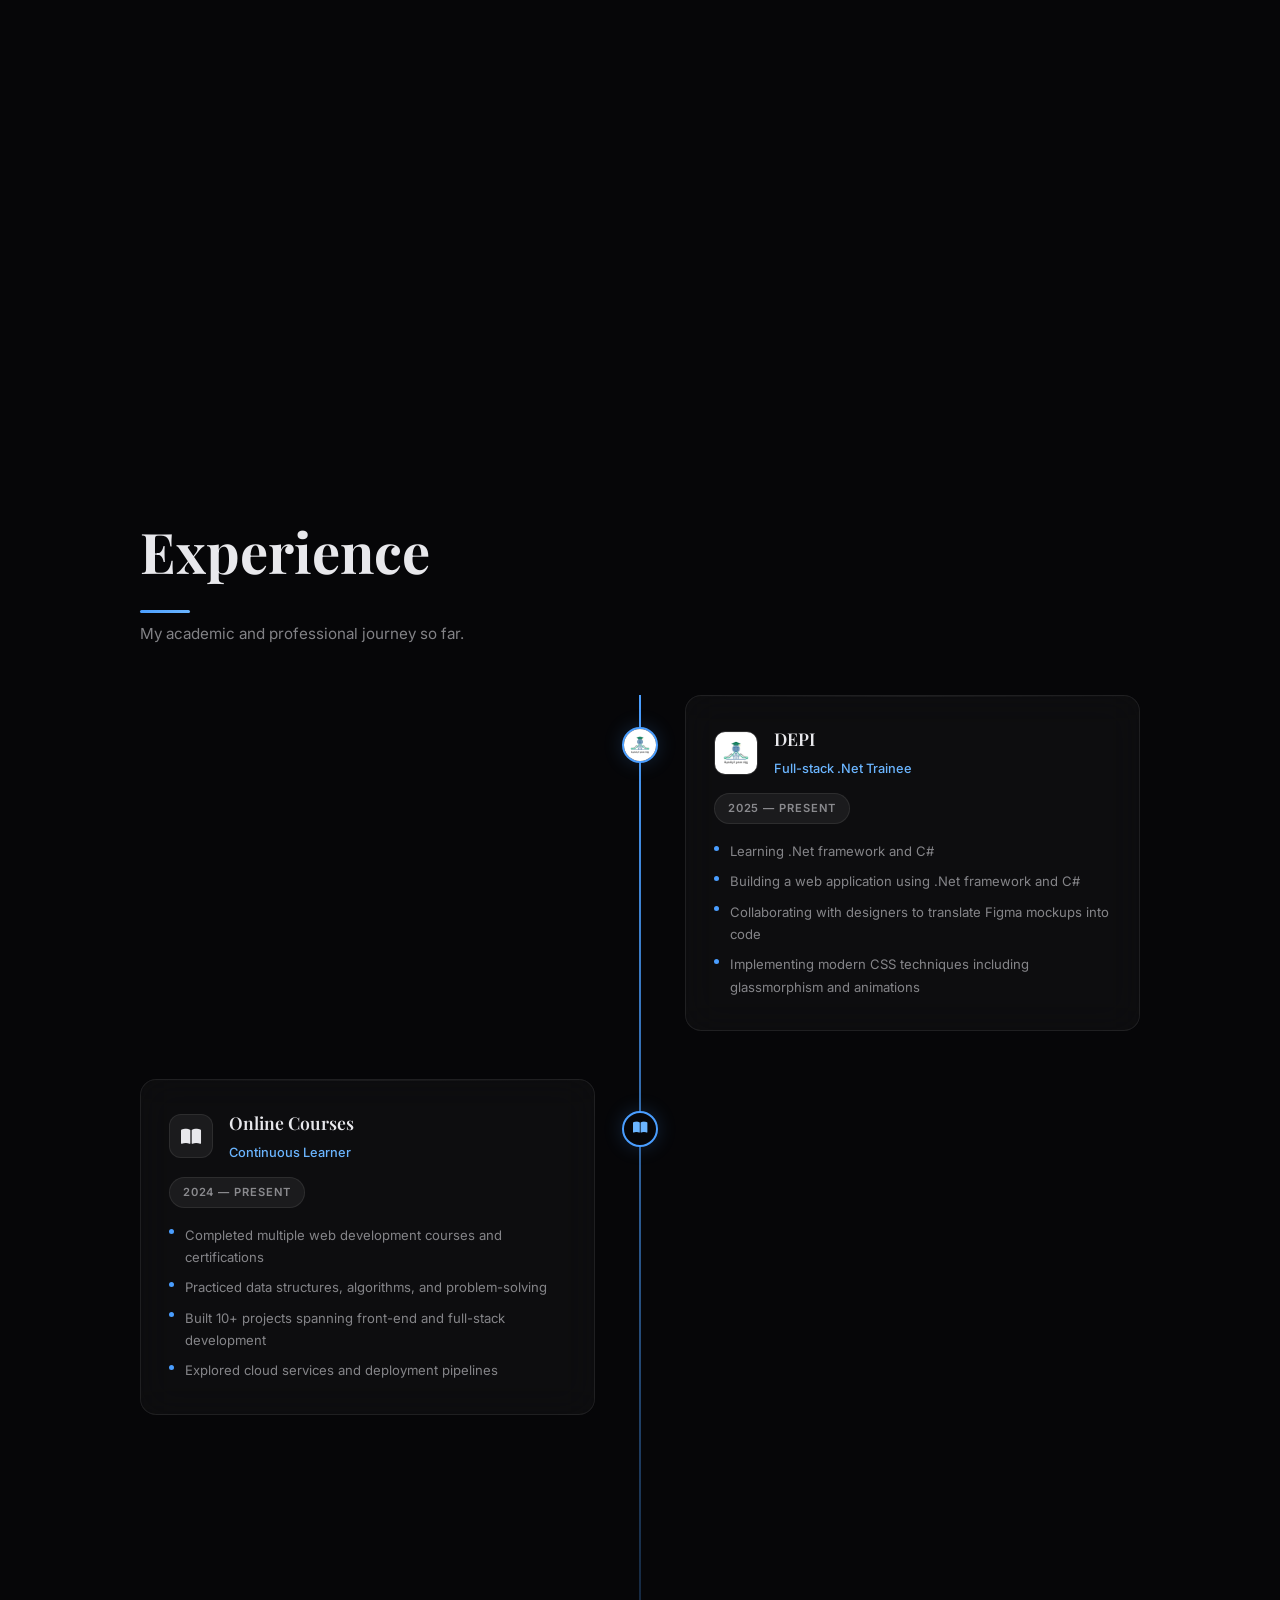
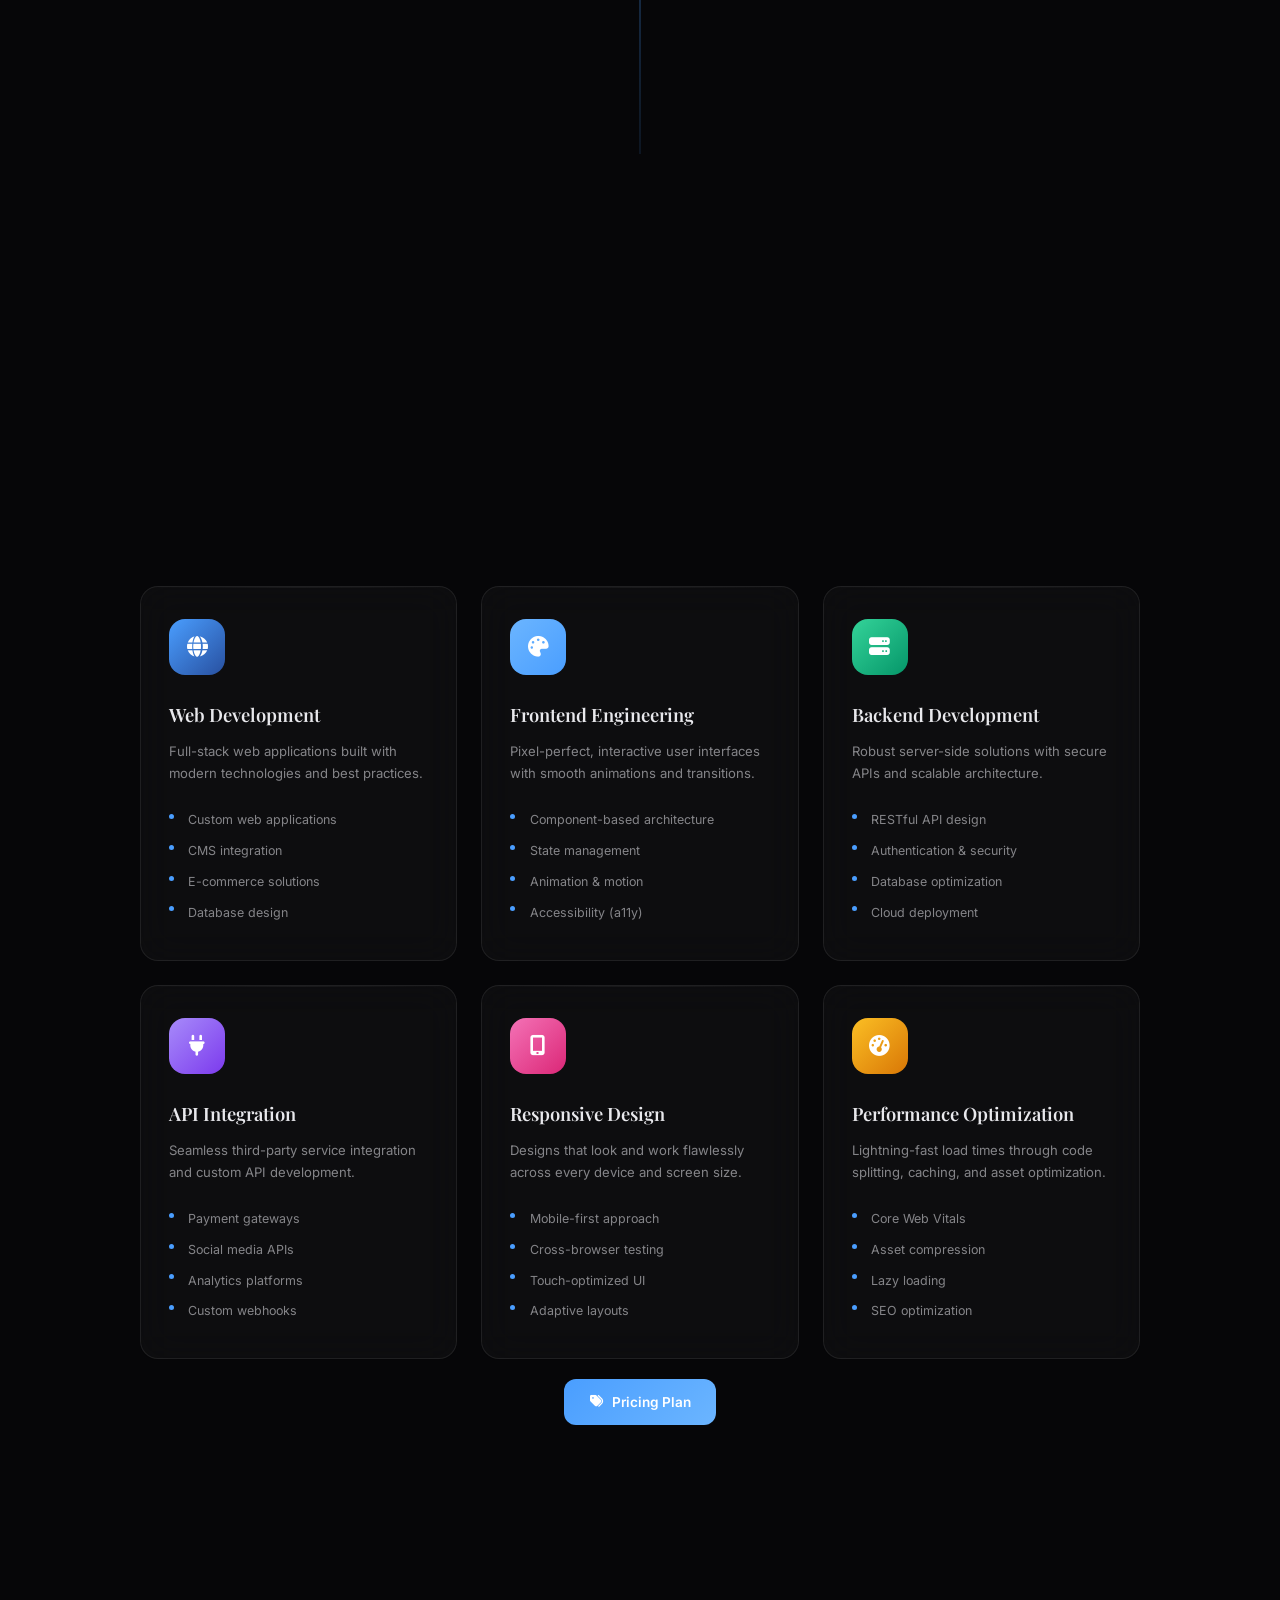
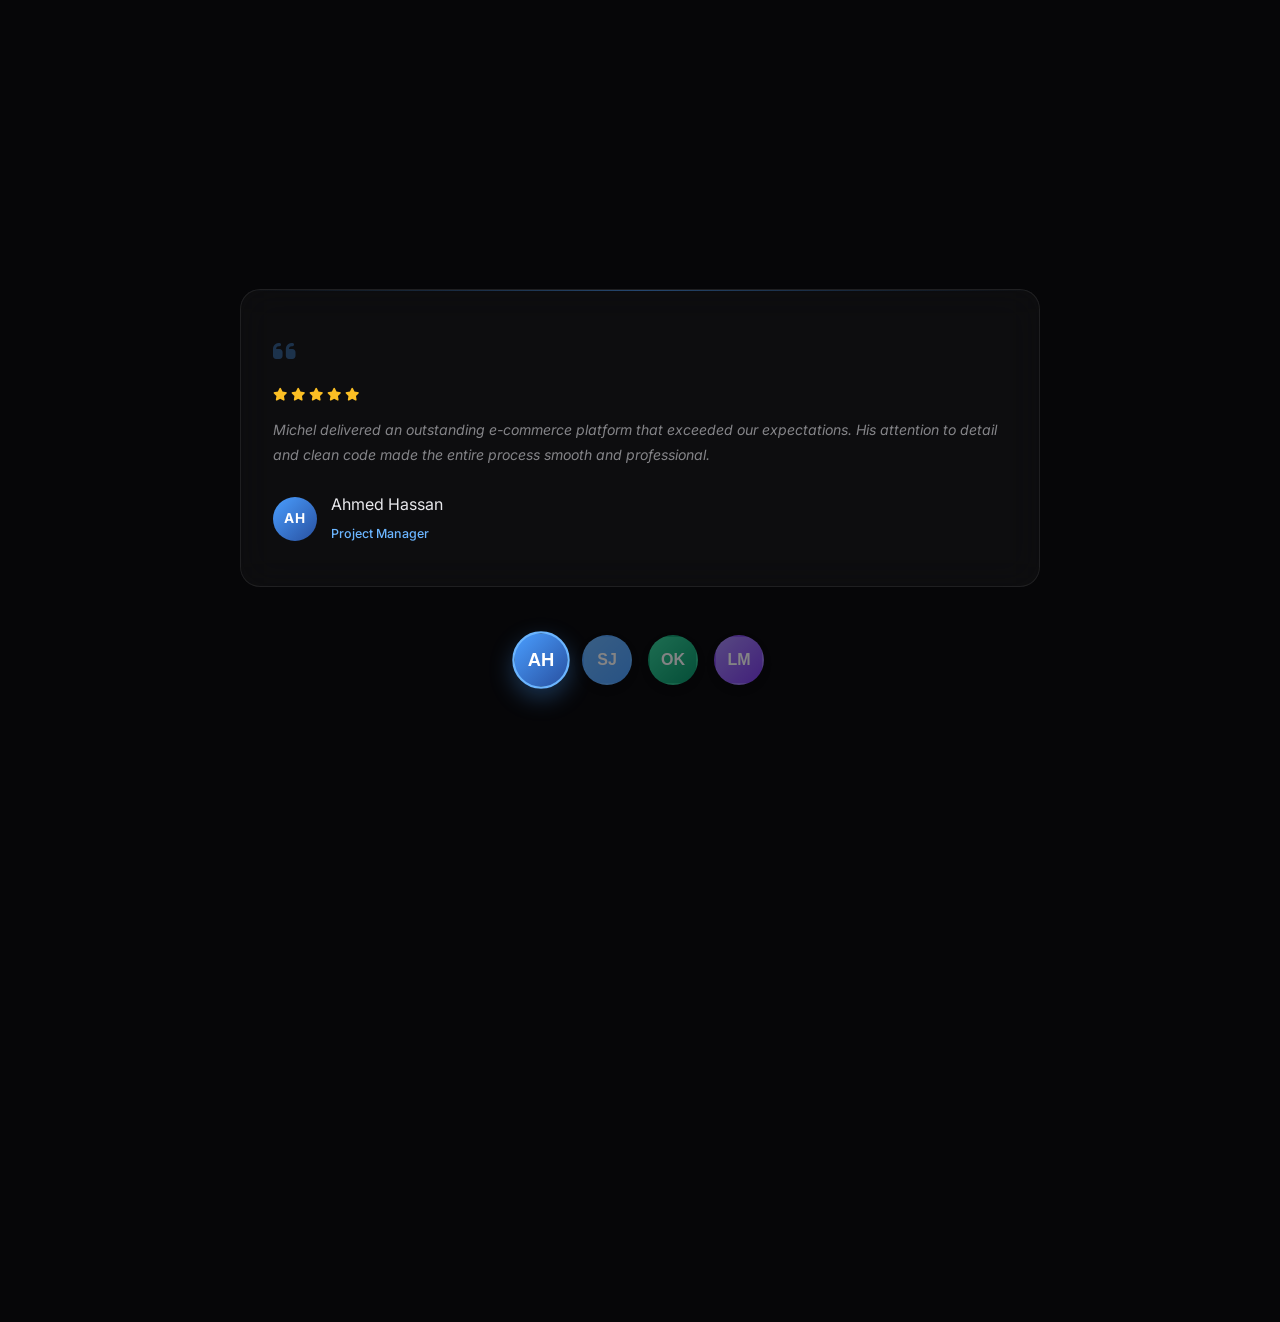
==== commit bce1b83a: "update on home" ====
--- a/index.html
+++ b/index.html
@@ -90,13 +90,13 @@
                         <p class="hero-subtitle animate-in">Software Developer</p>
 
                         <div class="about-text animate-in">
-                            <p>I'm <strong>Michel Magdi</strong>, a passionate Software Engineer who loves building
+                            <p><strong>.NET & Angular Developer</strong>,based in Egypt. Passionate about building
+                                scalable web
+                                applications and crafting high-performance user experiences using .NET, Angular, and
+                                modern web technologies
                                 <strong class="accent-text">beautiful</strong> and <strong
                                     class="accent-text">functional</strong> digital experiences.
                             </p>
-                            <p>I'm a creative developer who finds joy in turning ideas into
-                                pixel-perfect, high-performance web experiences. With a strong
-                                foundation in both front-end aesthetics and back-end architecture.</p>
                         </div>
                         <a href="https://drive.google.com/file/d/1rhgcsAPZQCBsiDApYezIv1-wKAXuzYPt/view?usp=sharing"
                             class="cv-btn animate-in">
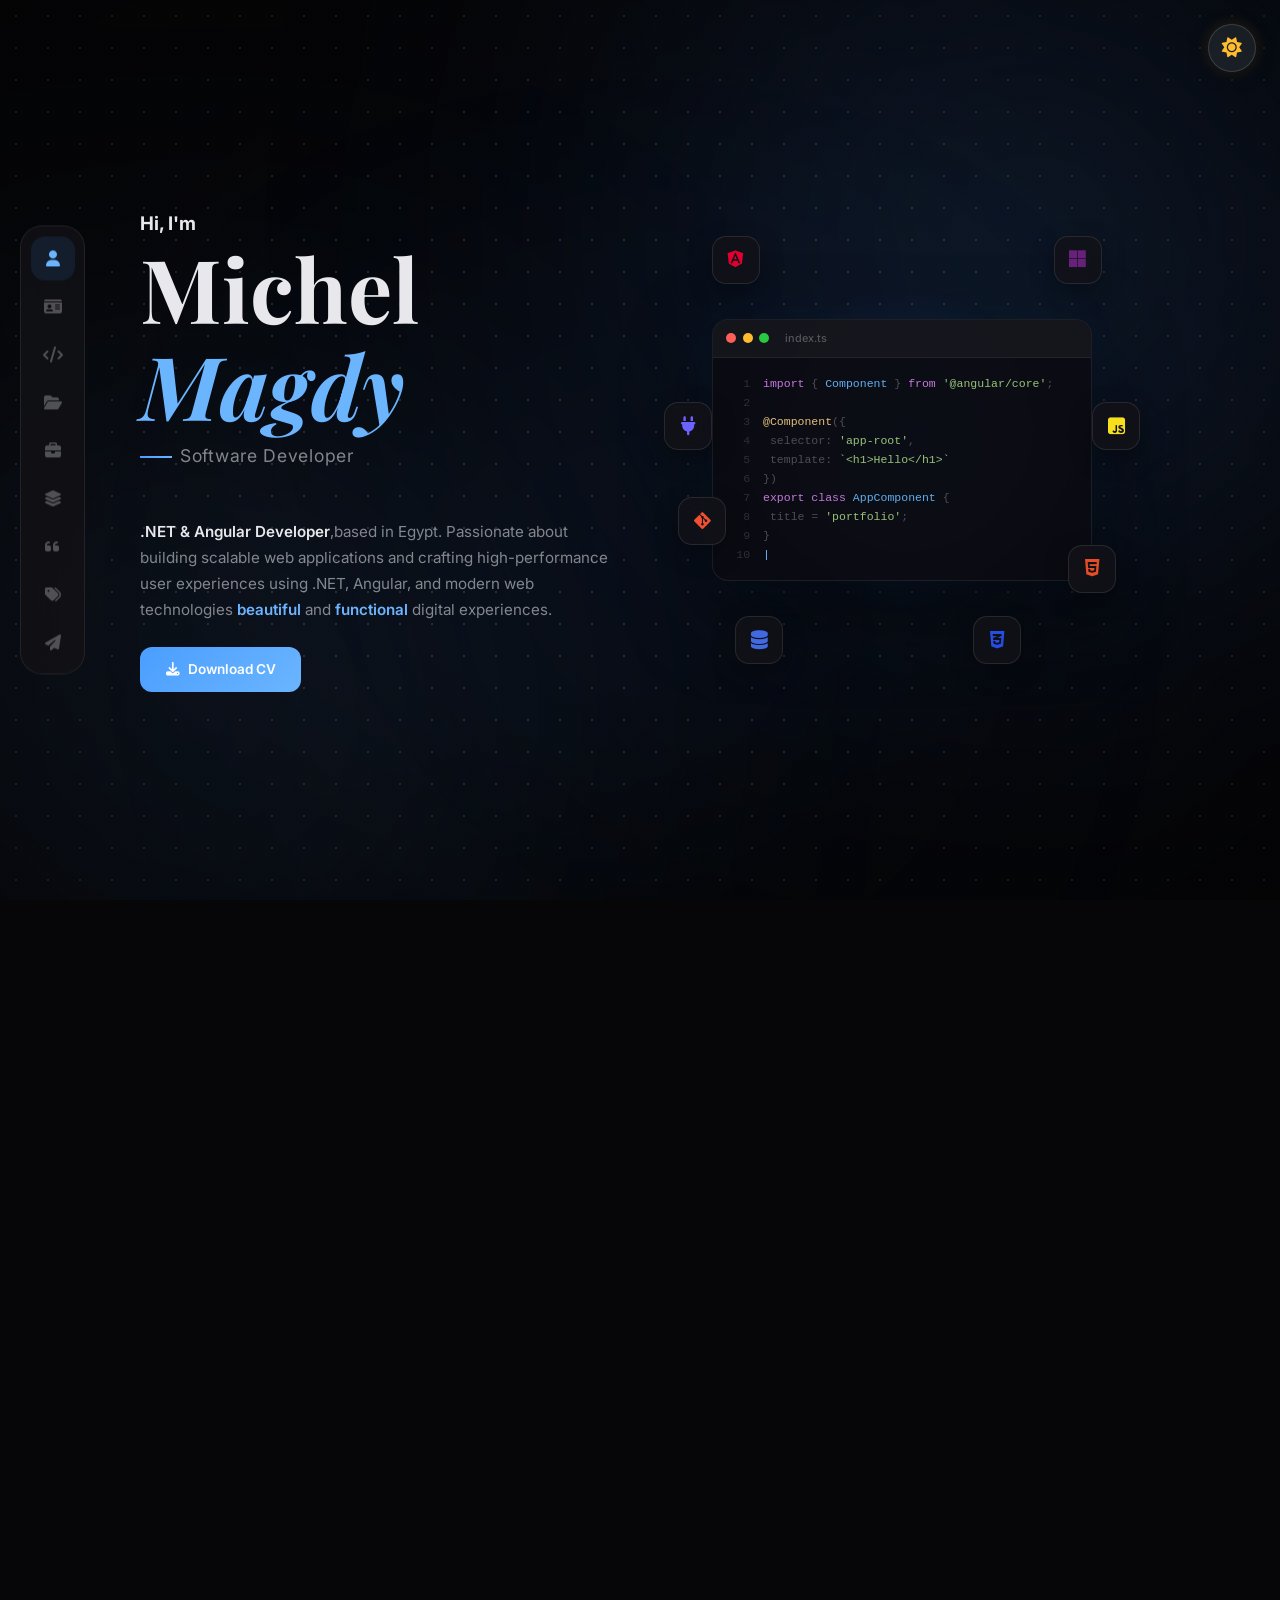
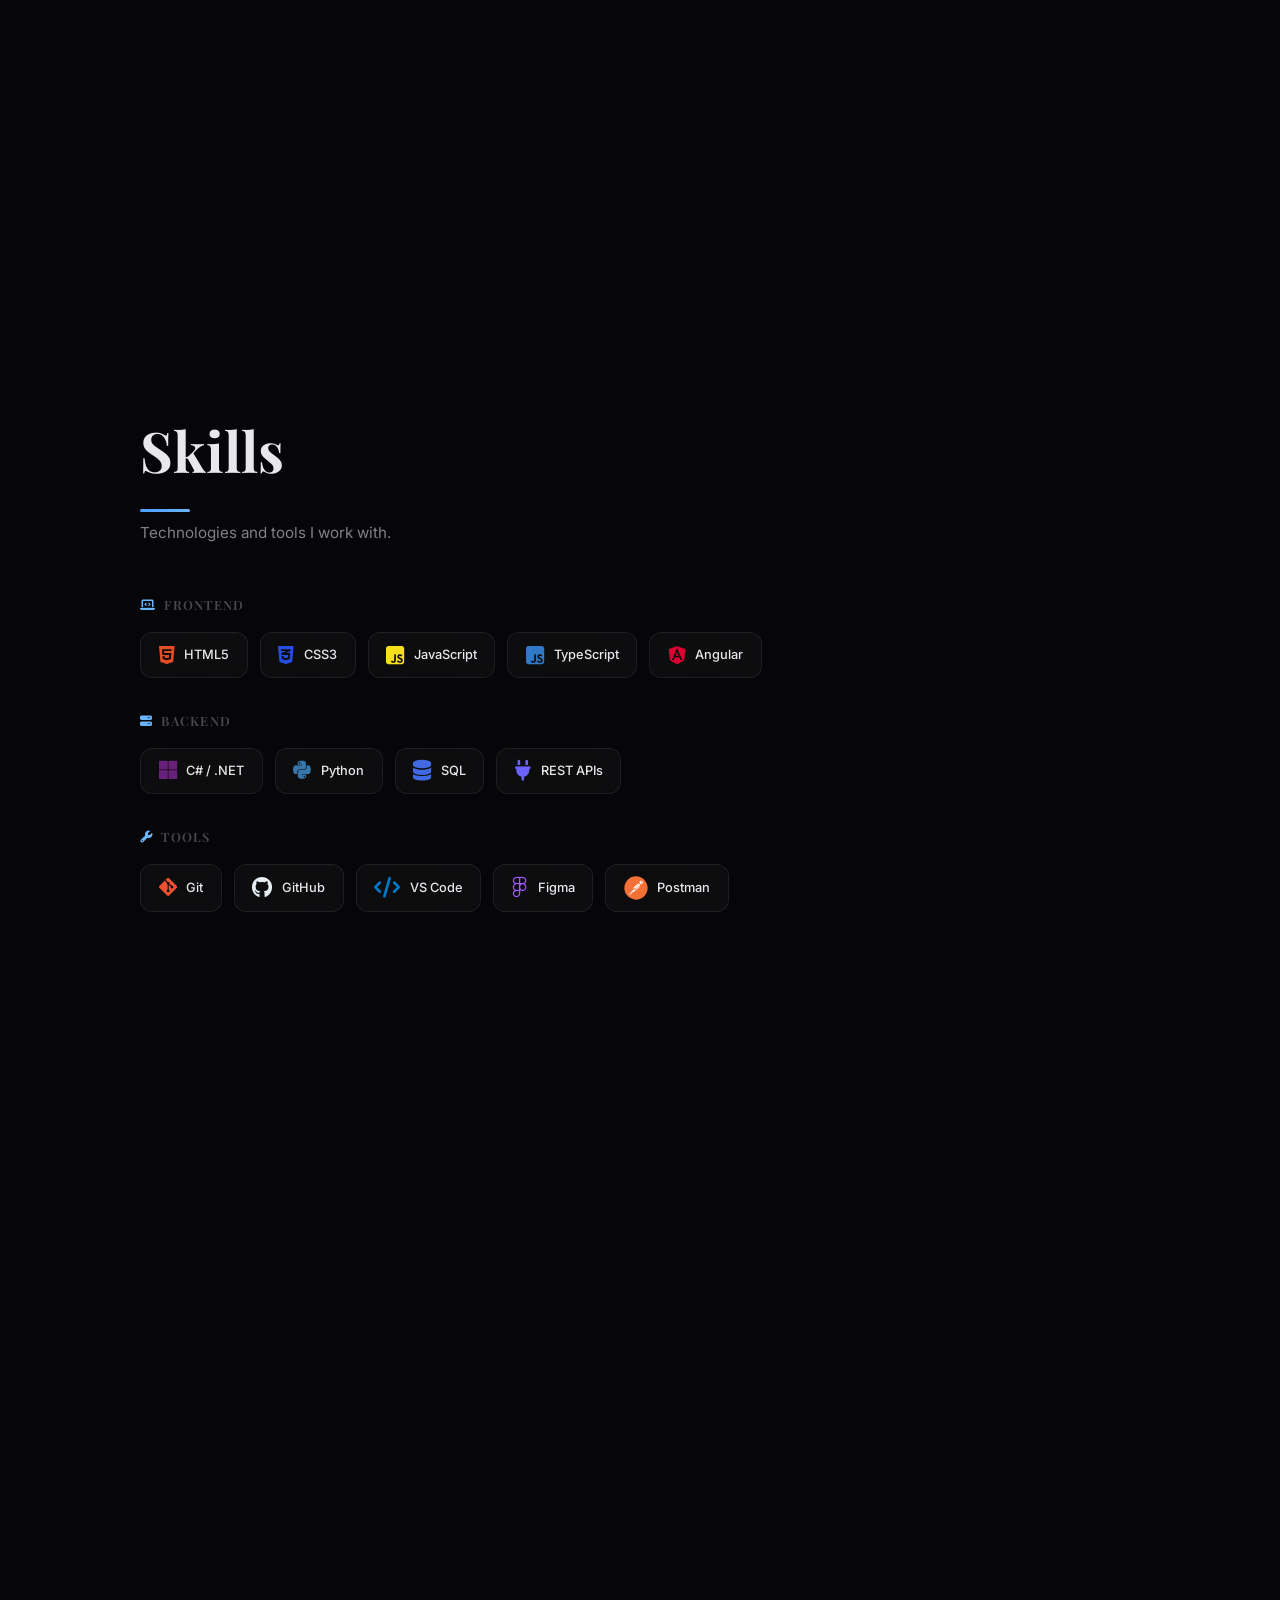
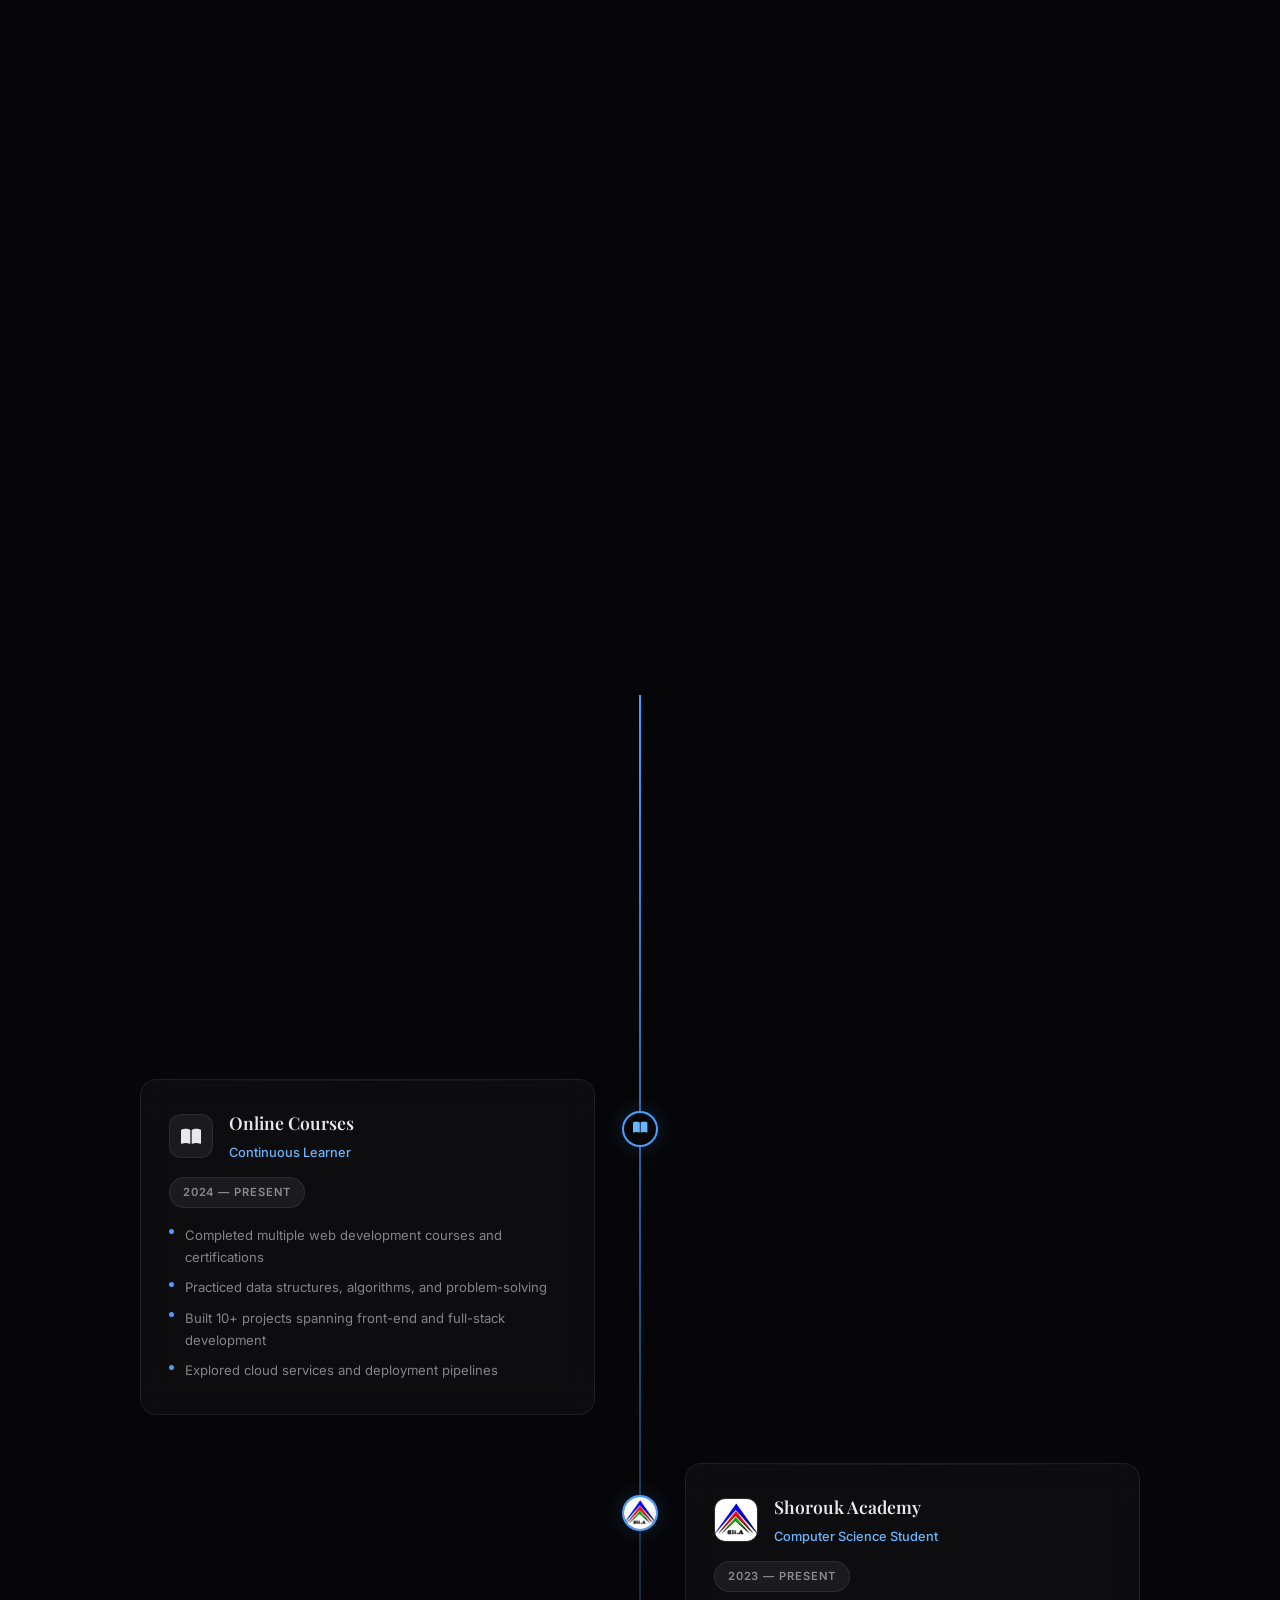
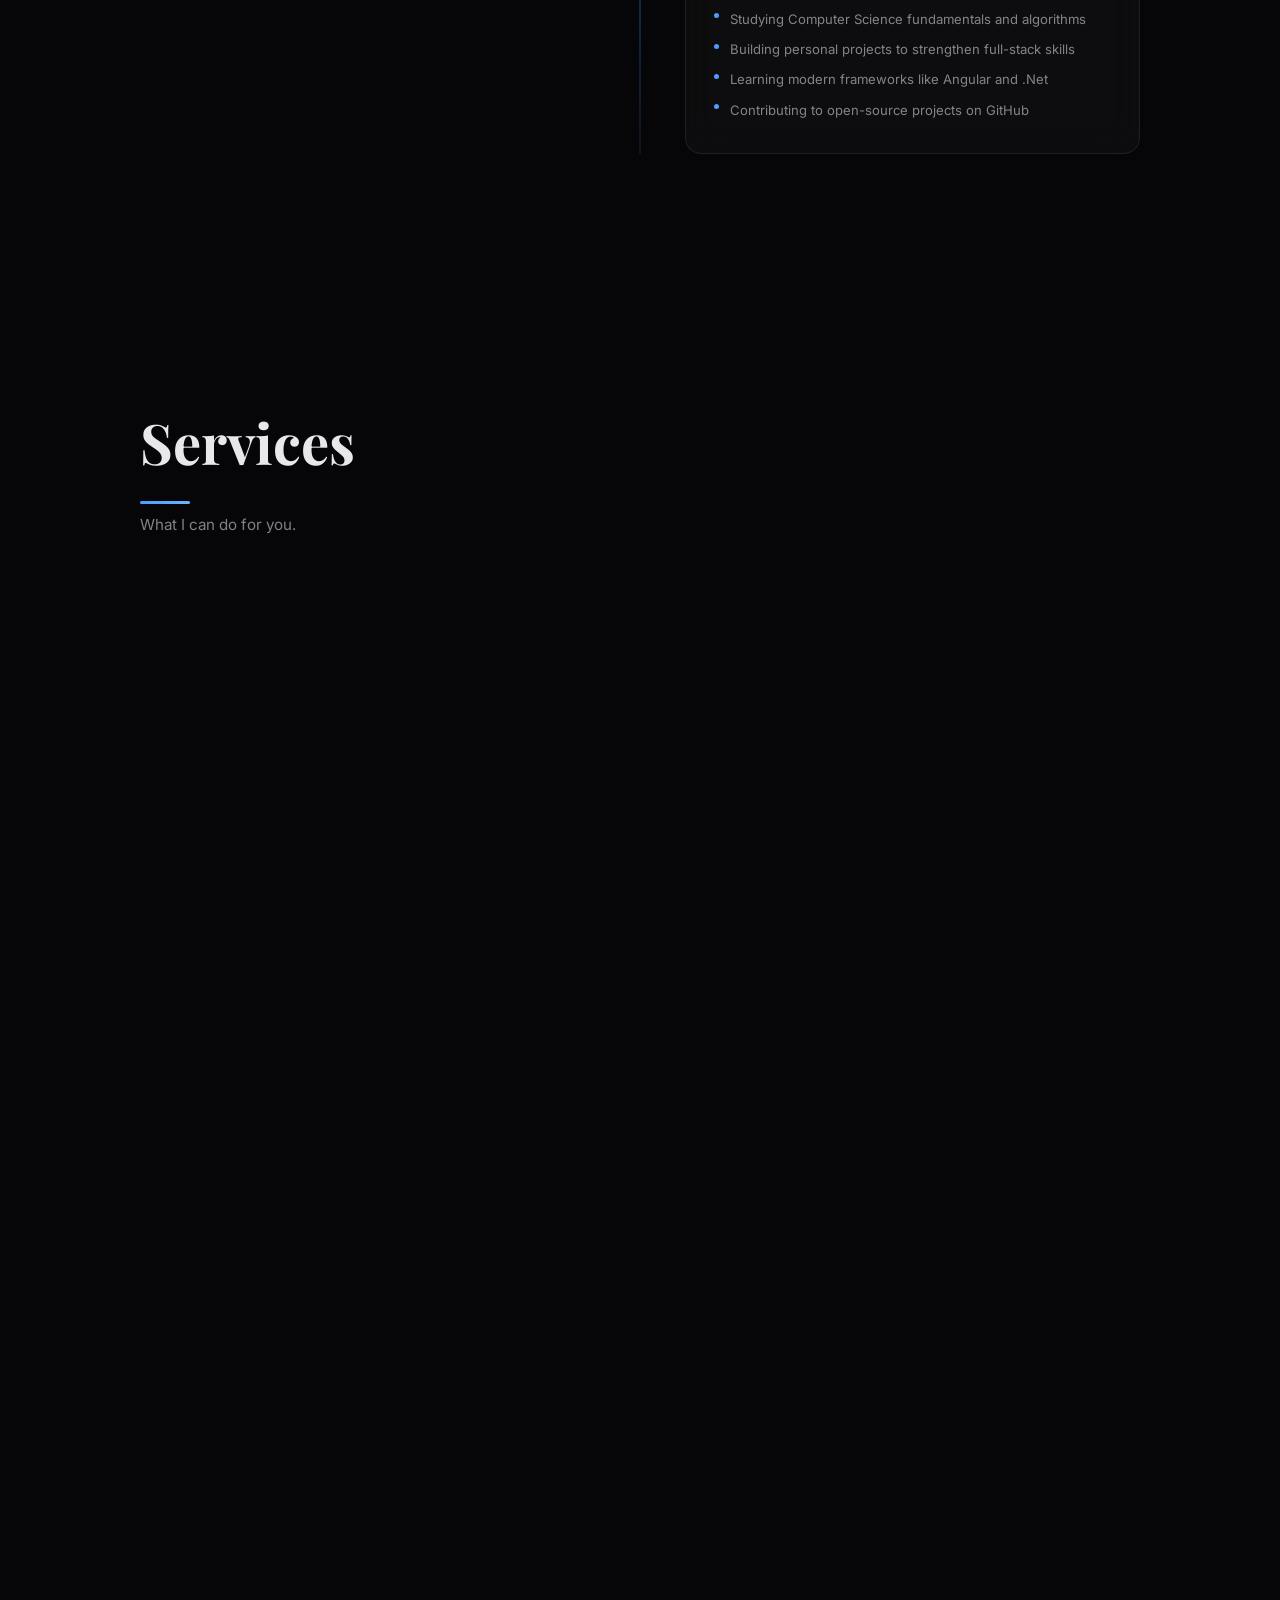
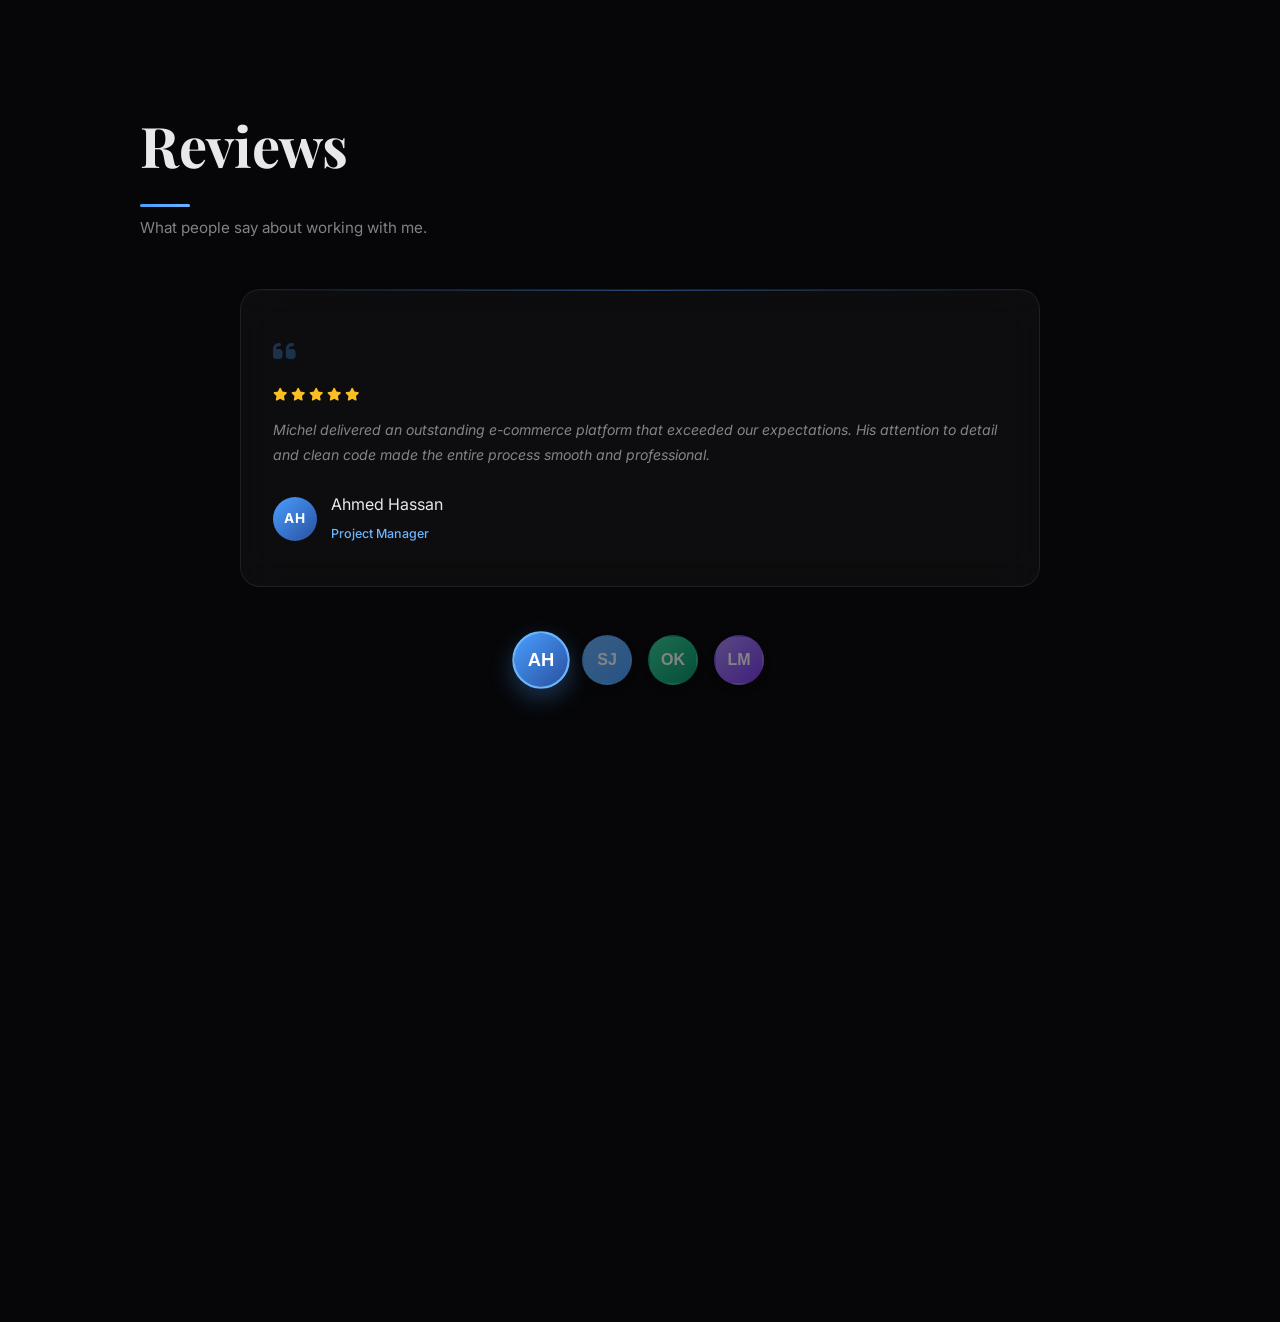
==== commit d29a418b: "added dark,white mode" ====
--- a/index.html
+++ b/index.html
@@ -27,6 +27,11 @@
         <div class="bg-noise"></div>
         <div class="bg-vignette"></div>
     </div>
+
+    <!-- ============ FLOATING THEME TOGGLE ============ -->
+    <button id="themeToggle" class="floating-theme-btn" aria-label="Toggle Theme">
+        <i class="fas fa-sun" id="themeIcon"></i>
+    </button>
 
     <!-- ============ ICON DOCK NAVIGATION ============ -->
     <nav class="dock" id="dock">
--- a/style.css
+++ b/style.css
@@ -33,6 +33,33 @@
   --ease-smooth: cubic-bezier(0.4, 0, 0.2, 1);
 }
 
+/* ---------- LIGHT THEME ---------- */
+[data-theme="light"] {
+  /* Background hues */
+  --bg-primary: #f8f9fa;
+  --bg-secondary: #ffffff;
+  --bg-card: rgba(0, 0, 0, 0.03);
+  --bg-card-hover: rgba(0, 0, 0, 0.06);
+  --bg-sidebar: rgba(255, 255, 255, 0.95);
+
+  /* Accent gradient */
+  --accent: #2563eb;
+  --accent-light: #3b82f6;
+  --accent-gradient: linear-gradient(135deg, #2563eb, #60a5fa);
+
+  /* Ambient glow */
+  --glow-blue: rgba(37, 99, 235, 0.12);
+  --glow-pink: rgba(37, 99, 235, 0.08);
+
+  /* Text */
+  --text-primary: #0f172a;
+  --text-secondary: rgba(15, 23, 42, 0.7);
+  --text-muted: rgba(15, 23, 42, 0.45);
+
+  /* Glass */
+  --glass-border: rgba(0, 0, 0, 0.08);
+}
+
 /* ---------- RESET & BASE ---------- */
 *,
 *::before,
@@ -231,6 +258,50 @@
 }
 
 /* ============================================================
+   FLOATING THEME TOGGLE
+   ============================================================ */
+.floating-theme-btn {
+  position: fixed;
+  top: 1.5rem;
+  right: 1.5rem;
+  width: 48px;
+  height: 48px;
+  border-radius: 50%;
+  display: flex;
+  align-items: center;
+  justify-content: center;
+  background: rgba(255, 255, 255, 0.08);
+  backdrop-filter: blur(12px);
+  -webkit-backdrop-filter: blur(12px);
+  border: 1px solid rgba(255, 255, 255, 0.15);
+  color: #febc2e;
+  font-size: 1.25rem;
+  cursor: pointer;
+  z-index: 101;
+  transition: all 0.3s var(--ease-smooth);
+  box-shadow: 0 4px 20px rgba(0, 0, 0, 0.3), 0 0 15px rgba(254, 188, 46, 0.15);
+}
+
+.floating-theme-btn:hover {
+  color: #ffcf54;
+  background: rgba(255, 255, 255, 0.15);
+  transform: translateY(-2px) scale(1.05);
+  box-shadow: 0 8px 25px rgba(0, 0, 0, 0.4), 0 0 20px rgba(254, 188, 46, 0.25);
+}
+
+[data-theme="light"] .floating-theme-btn {
+  background: rgba(255, 255, 255, 0.9);
+  color: var(--text-secondary);
+  box-shadow: 0 4px 20px rgba(0, 0, 0, 0.08);
+}
+
+[data-theme="light"] .floating-theme-btn:hover {
+  background: #ffffff;
+  color: var(--accent);
+  box-shadow: 0 8px 30px rgba(0, 0, 0, 0.12);
+}
+
+/* ============================================================
    ICON DOCK NAVIGATION
    ============================================================ */
 .dock {
@@ -251,6 +322,11 @@
   z-index: 100;
 }
 
+[data-theme="light"] .dock {
+  background: rgba(255, 255, 255, 0.85);
+  box-shadow: 0 4px 20px rgba(0, 0, 0, 0.08);
+}
+
 .dock-icon {
   position: relative;
   width: 44px;
@@ -273,6 +349,17 @@
 .dock-icon.active {
   color: var(--accent-light);
   background: rgba(74, 158, 255, 0.1);
+}
+
+[data-theme="light"] .dock-icon.active {
+  background: rgba(37, 99, 235, 0.1);
+}
+
+.dock-divider {
+  width: 24px;
+  height: 1px;
+  background: var(--glass-border);
+  margin: 4px 0;
 }
 
 /* Tooltip */
@@ -292,6 +379,11 @@
   opacity: 0;
   pointer-events: none;
   transition: all 0.25s var(--ease-smooth);
+}
+
+[data-theme="light"] .dock-tooltip {
+  background: rgba(255, 255, 255, 0.95);
+  box-shadow: 0 4px 15px rgba(0, 0, 0, 0.1);
 }
 
 .dock-icon:hover .dock-tooltip {
@@ -472,6 +564,11 @@
   border-bottom: 1px solid rgba(255, 255, 255, 0.06);
 }
 
+[data-theme="light"] .editor-topbar {
+  background: rgba(0, 0, 0, 0.02);
+  border-bottom: 1px solid rgba(0, 0, 0, 0.06);
+}
+
 .editor-dot {
   width: 10px;
   height: 10px;
@@ -495,12 +592,12 @@
   font-size: 0.68rem;
   font-weight: 500;
   color: var(--text-muted);
-  font-family: 'Inter', monospace;
+  font-family: "Inter", monospace;
 }
 
 .editor-body {
   padding: 1rem 0.75rem;
-  font-family: 'Courier New', Courier, monospace;
+  font-family: "Courier New", Courier, monospace;
   font-size: 0.72rem;
   line-height: 1.65;
 }
@@ -519,6 +616,10 @@
   user-select: none;
 }
 
+[data-theme="light"] .code-line .ln {
+  color: rgba(0, 0, 0, 0.25);
+}
+
 .code-line .kw {
   color: #c678dd;
 }
@@ -568,7 +669,14 @@
   backdrop-filter: blur(10px);
   z-index: 3;
   box-shadow: 0 8px 25px rgba(0, 0, 0, 0.3);
-  transition: transform 0.3s var(--ease-smooth), box-shadow 0.3s var(--ease-smooth);
+  transition:
+    transform 0.3s var(--ease-smooth),
+    box-shadow 0.3s var(--ease-smooth);
+}
+
+[data-theme="light"] .hero-float-icon {
+  background: rgba(255, 255, 255, 0.85);
+  border: 1px solid rgba(0, 0, 0, 0.05);
 }
 
 .hero-float-icon:hover {
@@ -738,7 +846,9 @@
   width: 70%;
   height: 70%;
   border-radius: 50%;
-  background: radial-gradient(circle, rgba(74, 158, 255, 0.15), transparent 70%);
+  background: radial-gradient(circle,
+      rgba(74, 158, 255, 0.15),
+      transparent 70%);
   pointer-events: none;
   z-index: 1;
   animation: glowPulse 4s ease-in-out infinite;
@@ -1021,7 +1131,9 @@
   transform: translateX(-50%);
   width: 200%;
   height: 60%;
-  background: radial-gradient(ellipse, rgba(74, 158, 255, 0.2), transparent 70%);
+  background: radial-gradient(ellipse,
+      rgba(74, 158, 255, 0.2),
+      transparent 70%);
   pointer-events: none;
 }
 
@@ -1590,7 +1702,9 @@
 
   opacity: 0;
   transform: translateY(20px);
-  transition: opacity 0.5s ease 0.1s, transform 0.5s ease 0.1s;
+  transition:
+    opacity 0.5s ease 0.1s,
+    transform 0.5s ease 0.1s;
 }
 
 .modal-title {
@@ -1625,7 +1739,9 @@
 
   opacity: 0;
   transform: translateY(20px);
-  transition: opacity 0.5s ease 0.2s, transform 0.5s ease 0.2s;
+  transition:
+    opacity 0.5s ease 0.2s,
+    transform 0.5s ease 0.2s;
 }
 
 .modal-label {
@@ -2585,7 +2701,17 @@
   opacity: 0;
   transform: scale(0.98);
   pointer-events: none;
-  transition: opacity 0.4s ease, transform 0.4s ease;
+  transition:
+    opacity 0.5s ease,
+    transform 0.5s ease;
+}
+
+.testimonial-card-single:hover {
+  transform: translateY(-6px);
+  border-color: rgba(74, 158, 255, 0.2);
+  box-shadow:
+    0 30px 30px rgba(0, 0, 0, 0.35),
+    0 0 40px rgba(74, 158, 255, 0.06);
 }
 
 .testimonial-card-single.active {
@@ -2654,7 +2780,7 @@
       rgba(74, 158, 255, 0.05),
       transparent 60%);
   opacity: 0;
-  transition: opacity 0.45s var(--ease-smooth);
+  transition: opacity 0.7s var(--ease-smooth);
   pointer-events: none;
 }
 
@@ -2662,7 +2788,7 @@
   transform: translateY(-6px);
   border-color: rgba(74, 158, 255, 0.2);
   box-shadow:
-    0 25px 60px rgba(0, 0, 0, 0.35),
+    0 30px 60px rgba(0, 0, 0, 0.35),
     0 0 40px rgba(74, 158, 255, 0.06);
 }
 
@@ -2906,6 +3032,12 @@
     gap: 0.15rem;
   }
 
+  .dock-divider {
+    width: 1px;
+    height: 24px;
+    margin: 0 4px;
+  }
+
   .dock-icon {
     width: 36px;
     height: 36px;
@@ -3065,4 +3197,8 @@
   .stats-row {
     flex-wrap: wrap;
   }
+}
+
+.stats-row {
+  flex-wrap: wrap;
 }
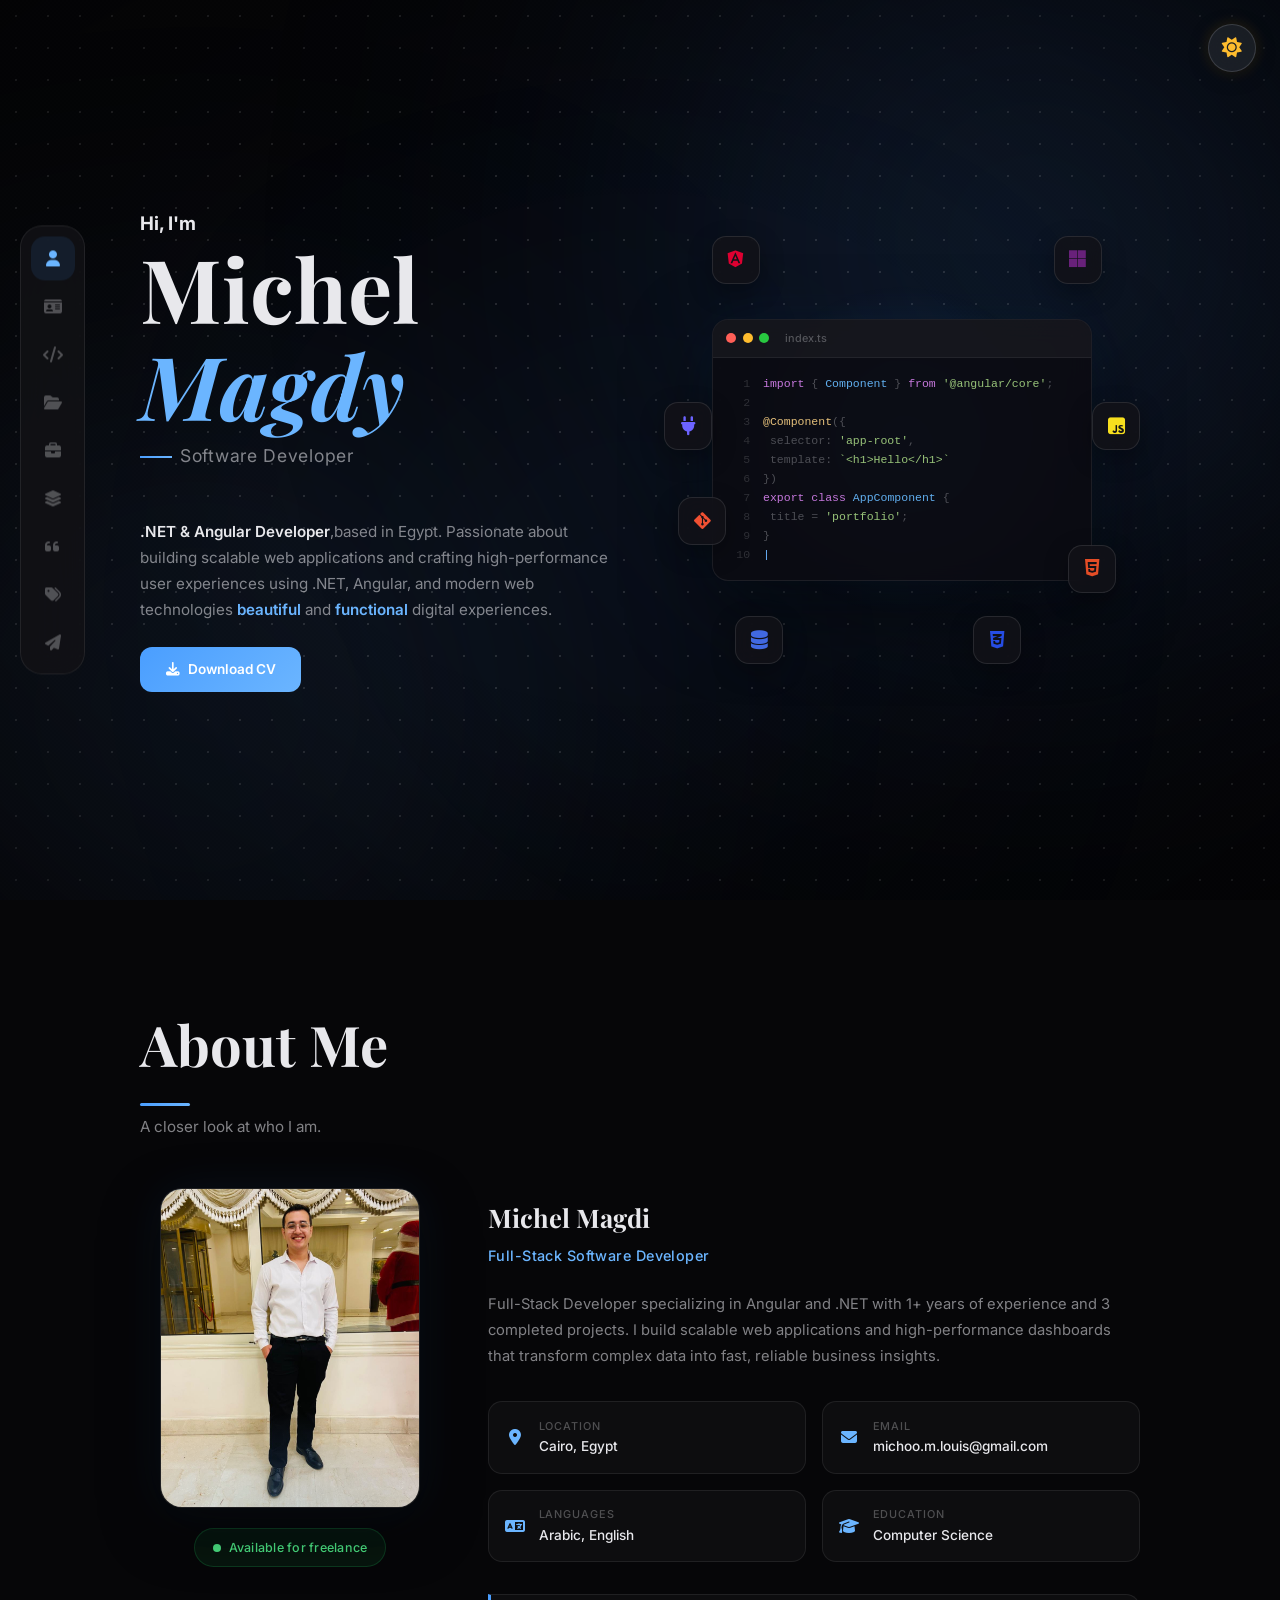
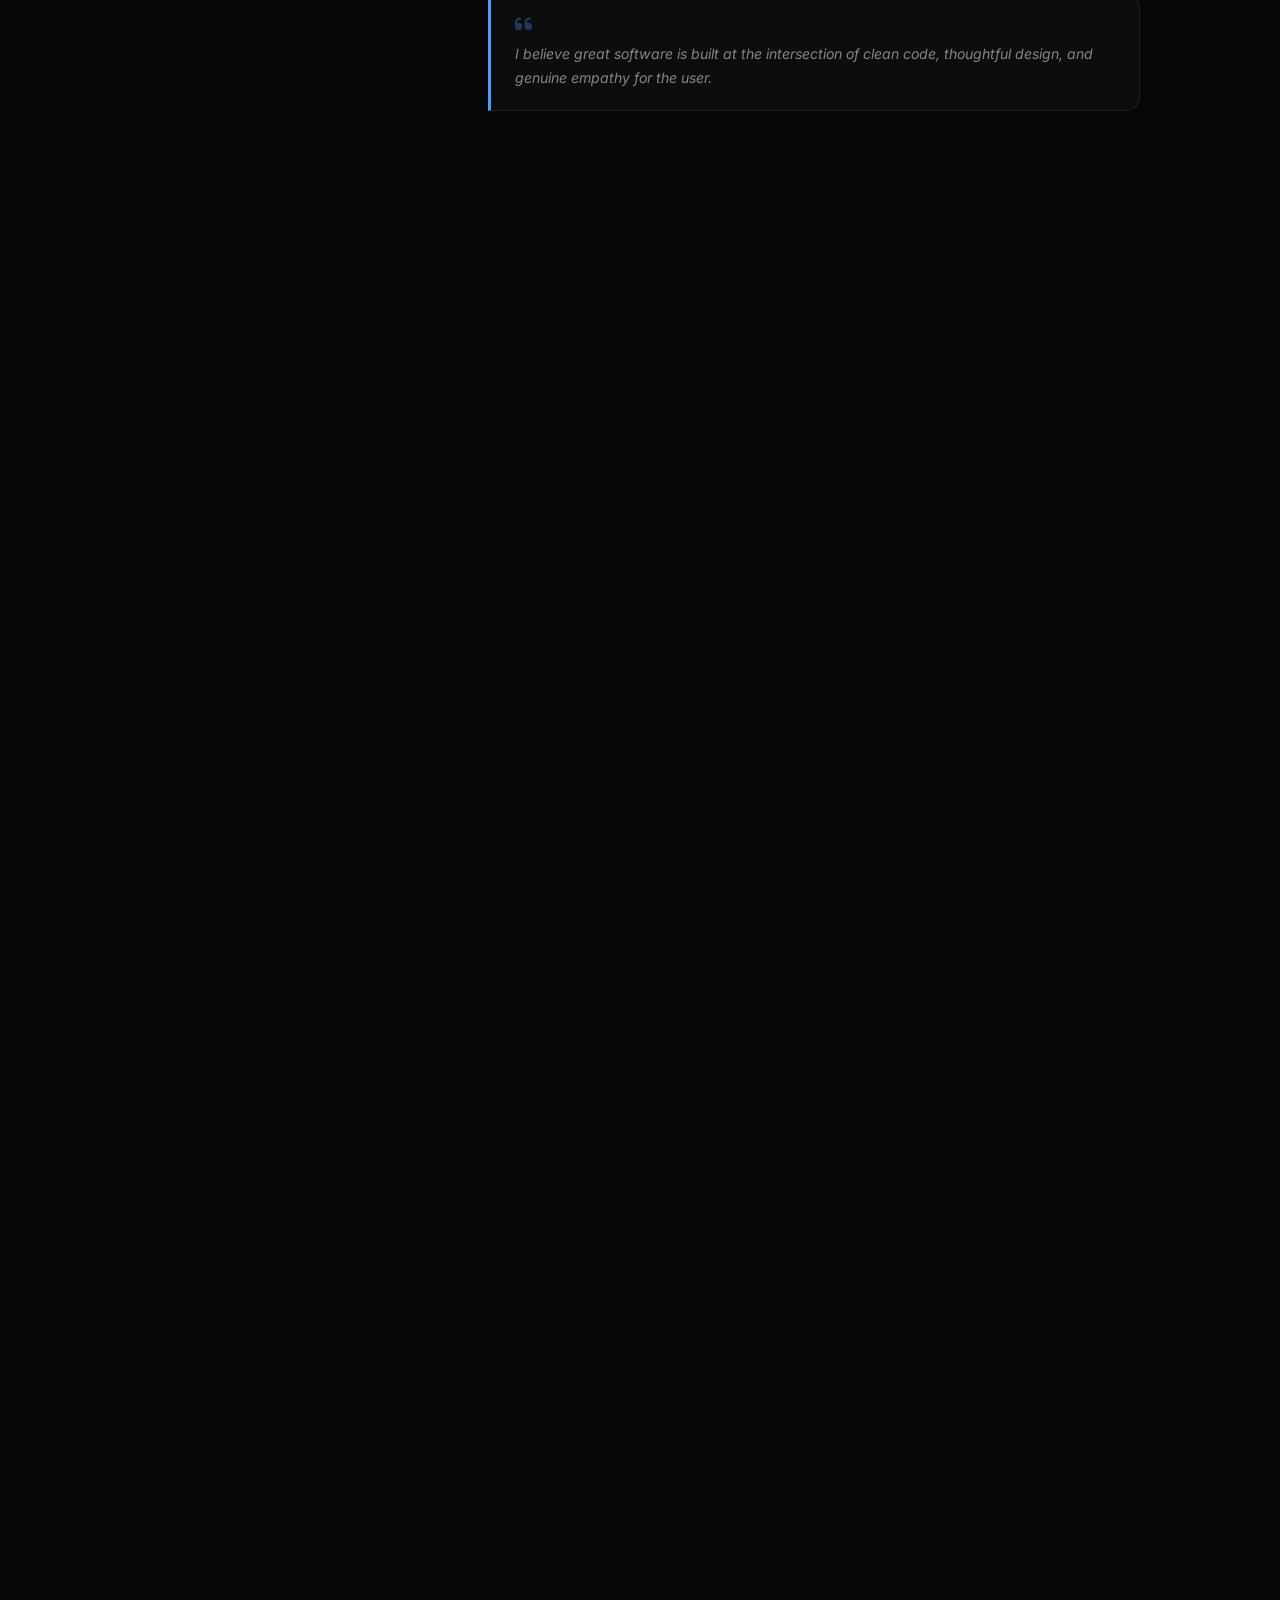
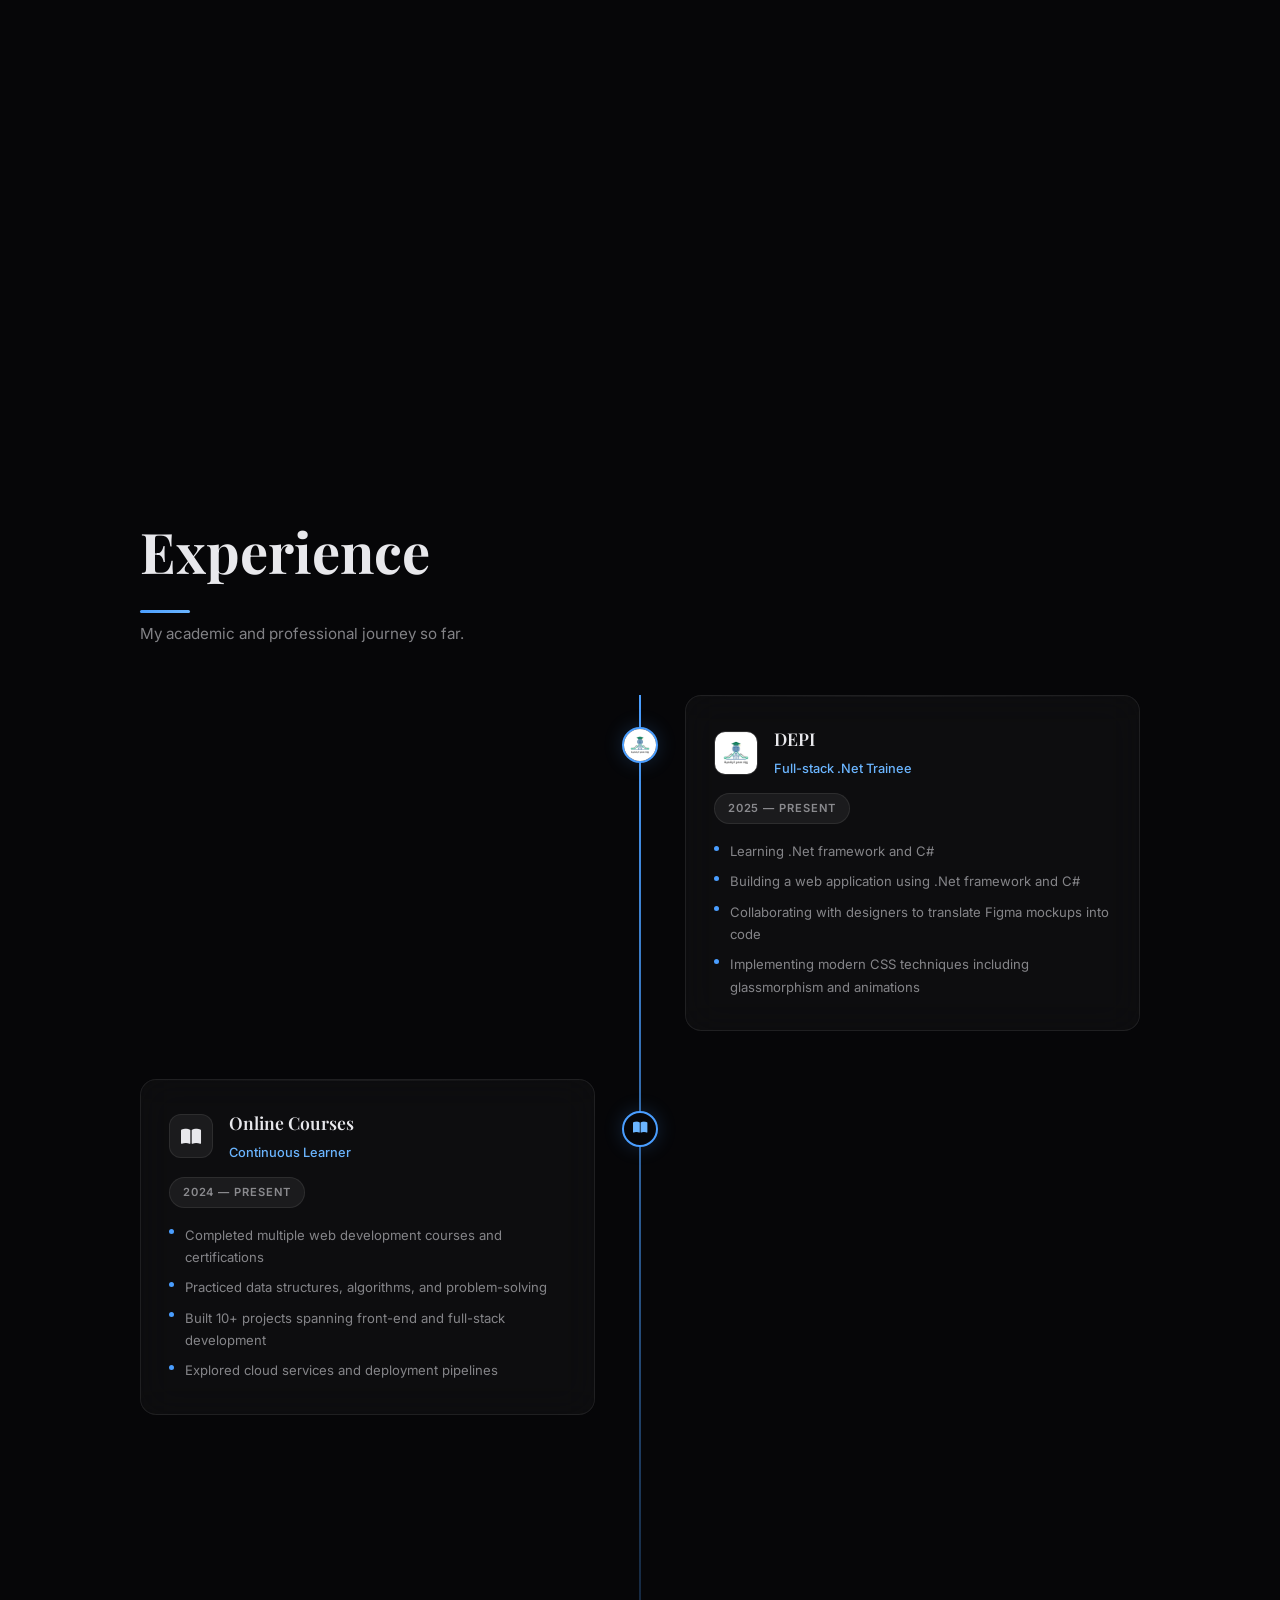
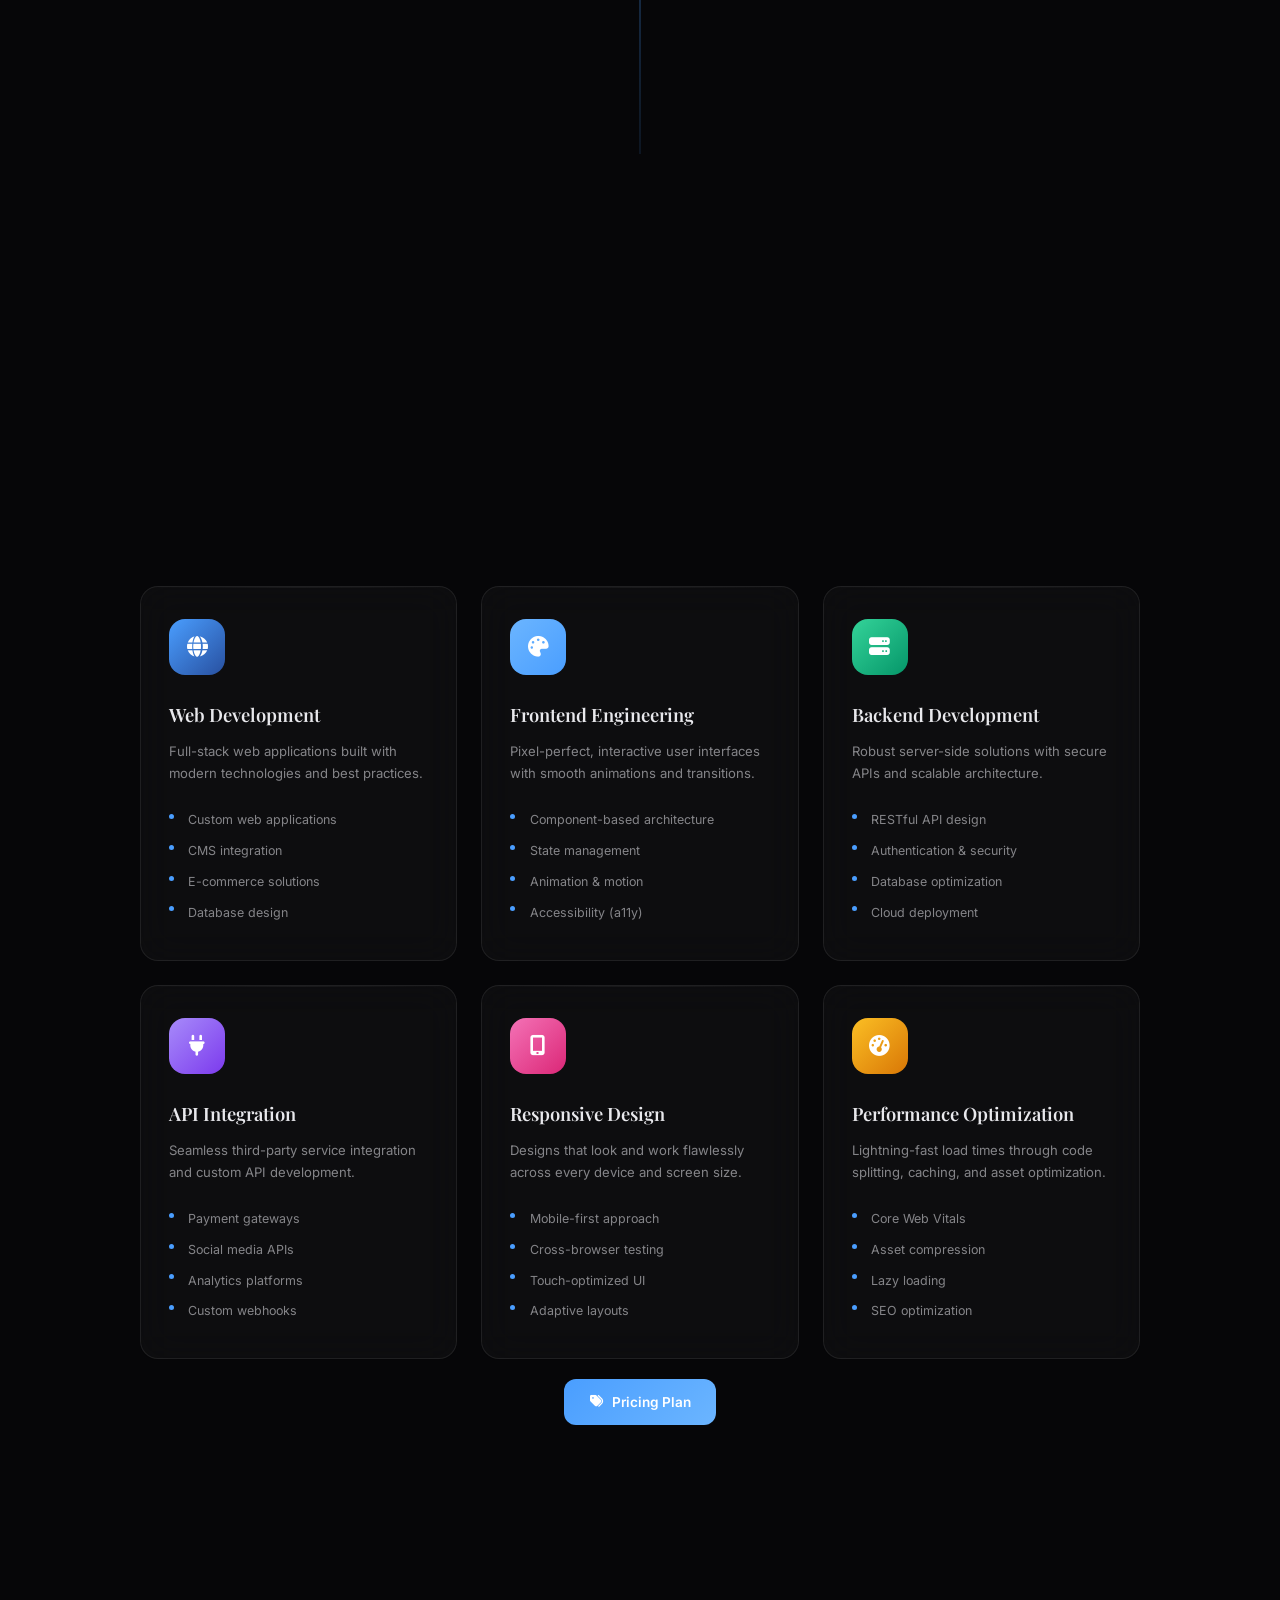
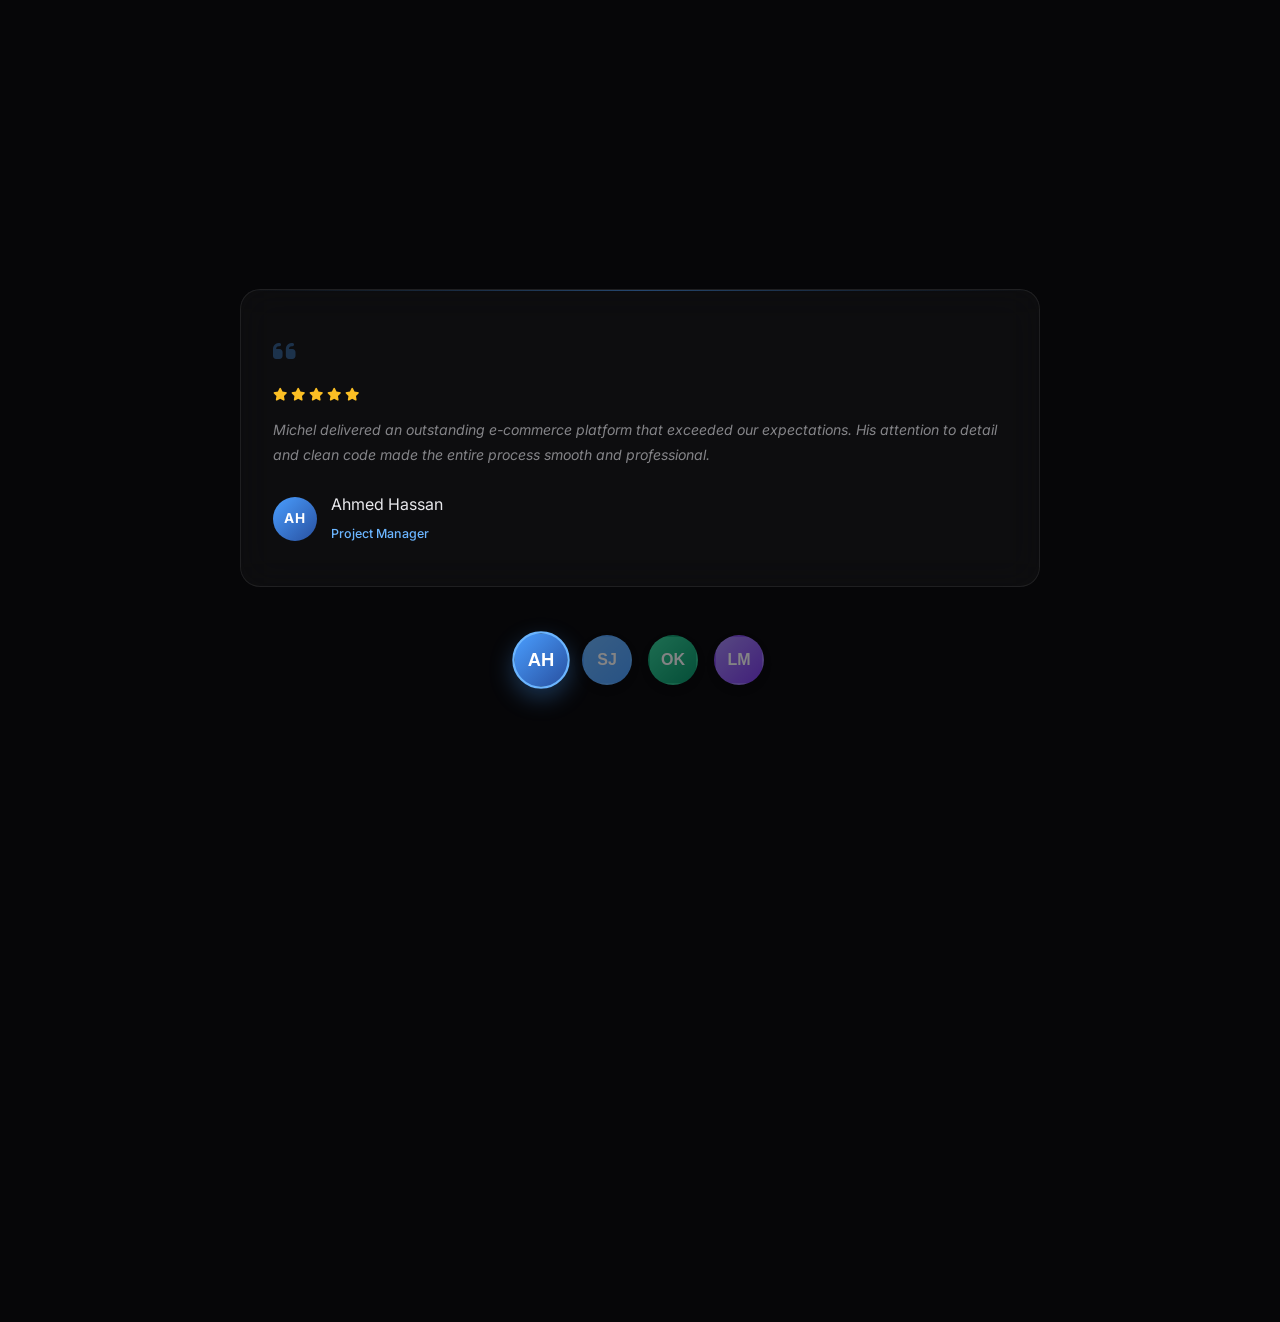
==== commit ad493d37: "implemented lazy loading in images" ====
--- a/index.html
+++ b/index.html
@@ -185,7 +185,7 @@
                     <!-- Left: Profile Photo -->
                     <div class="aboutme-photo-col">
                         <div class="aboutme-photo-frame">
-                            <img src="assets/hover3.jpeg" alt="Michel Magdi" class="aboutme-photo">
+                            <img src="assets/hover3.jpeg" alt="Michel Magdi" class="aboutme-photo" loading="lazy">
                             <div class="aboutme-photo-glow"></div>
                         </div>
                         <div class="aboutme-status">
@@ -458,7 +458,7 @@
         </div>
     </div>
 
-    <script src="script.js"></script>
+    <script src="script.js" defer></script>
 </body>
 
 </html>
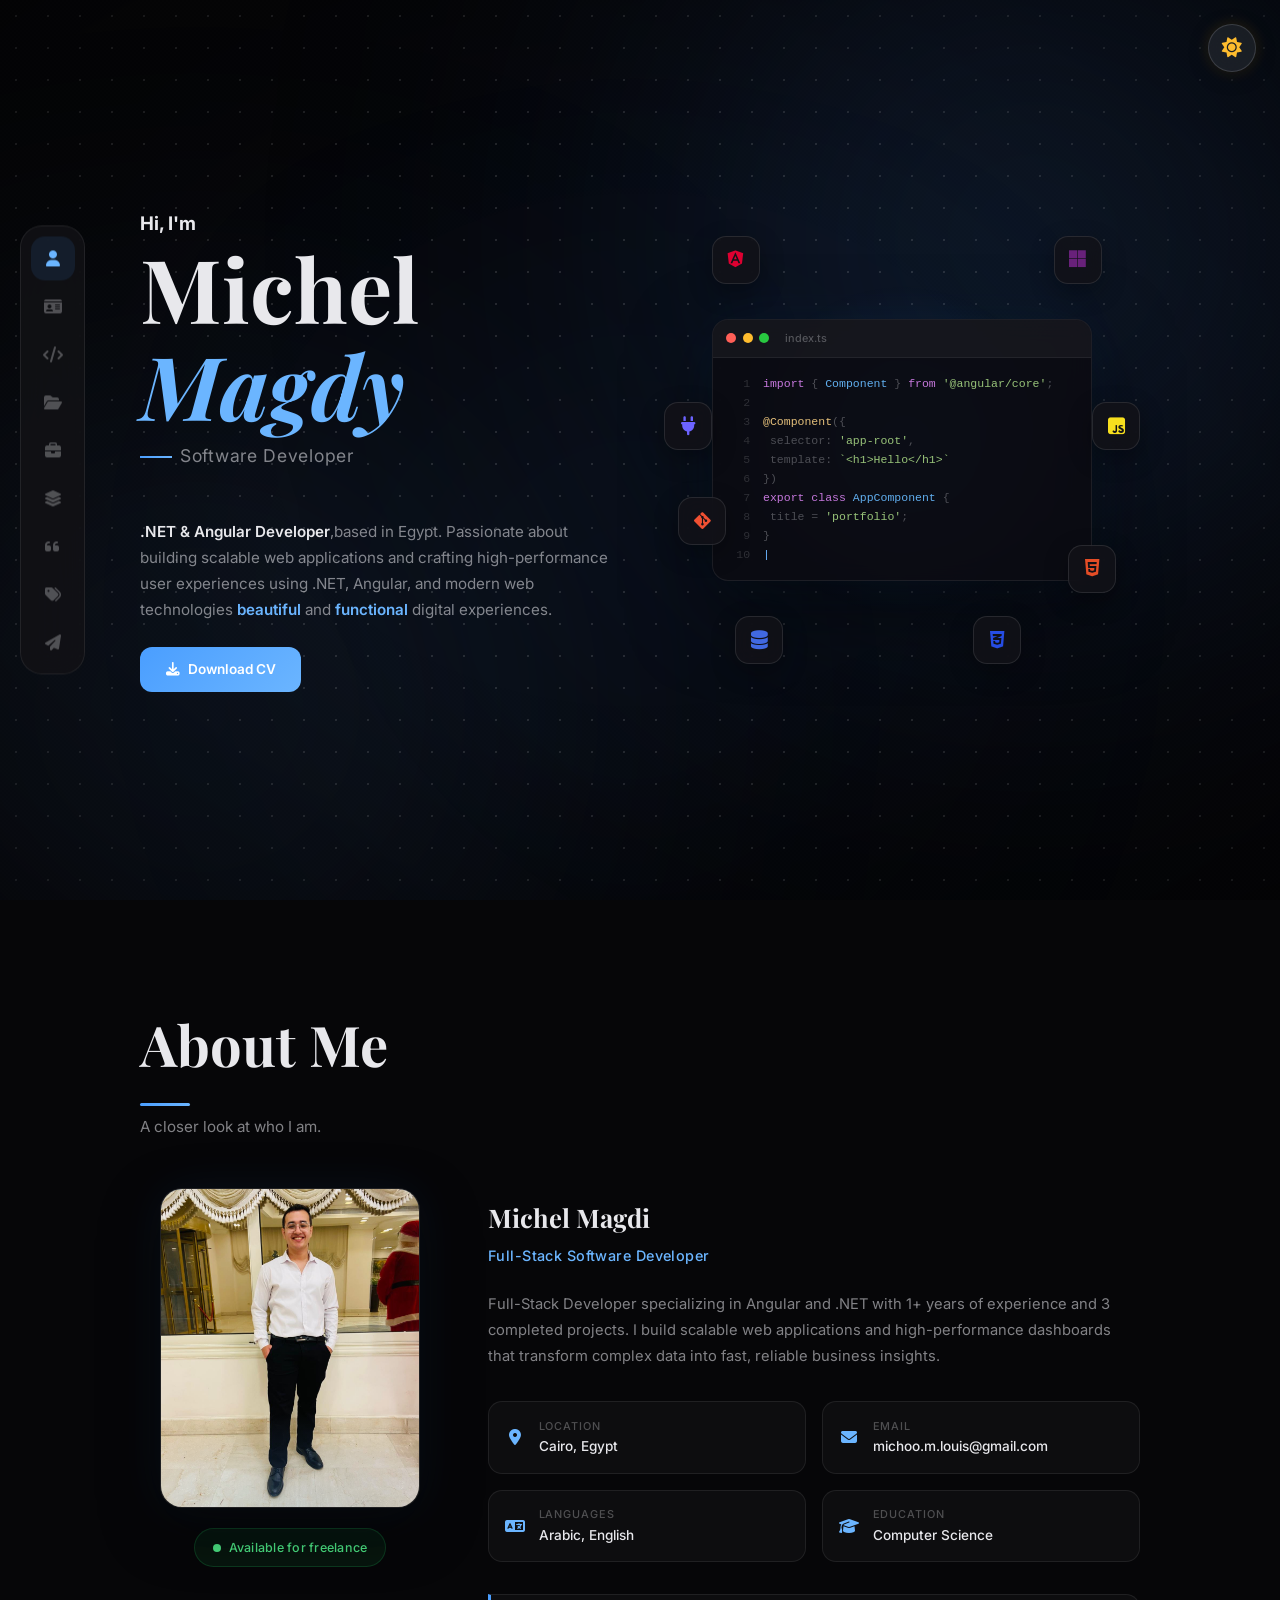
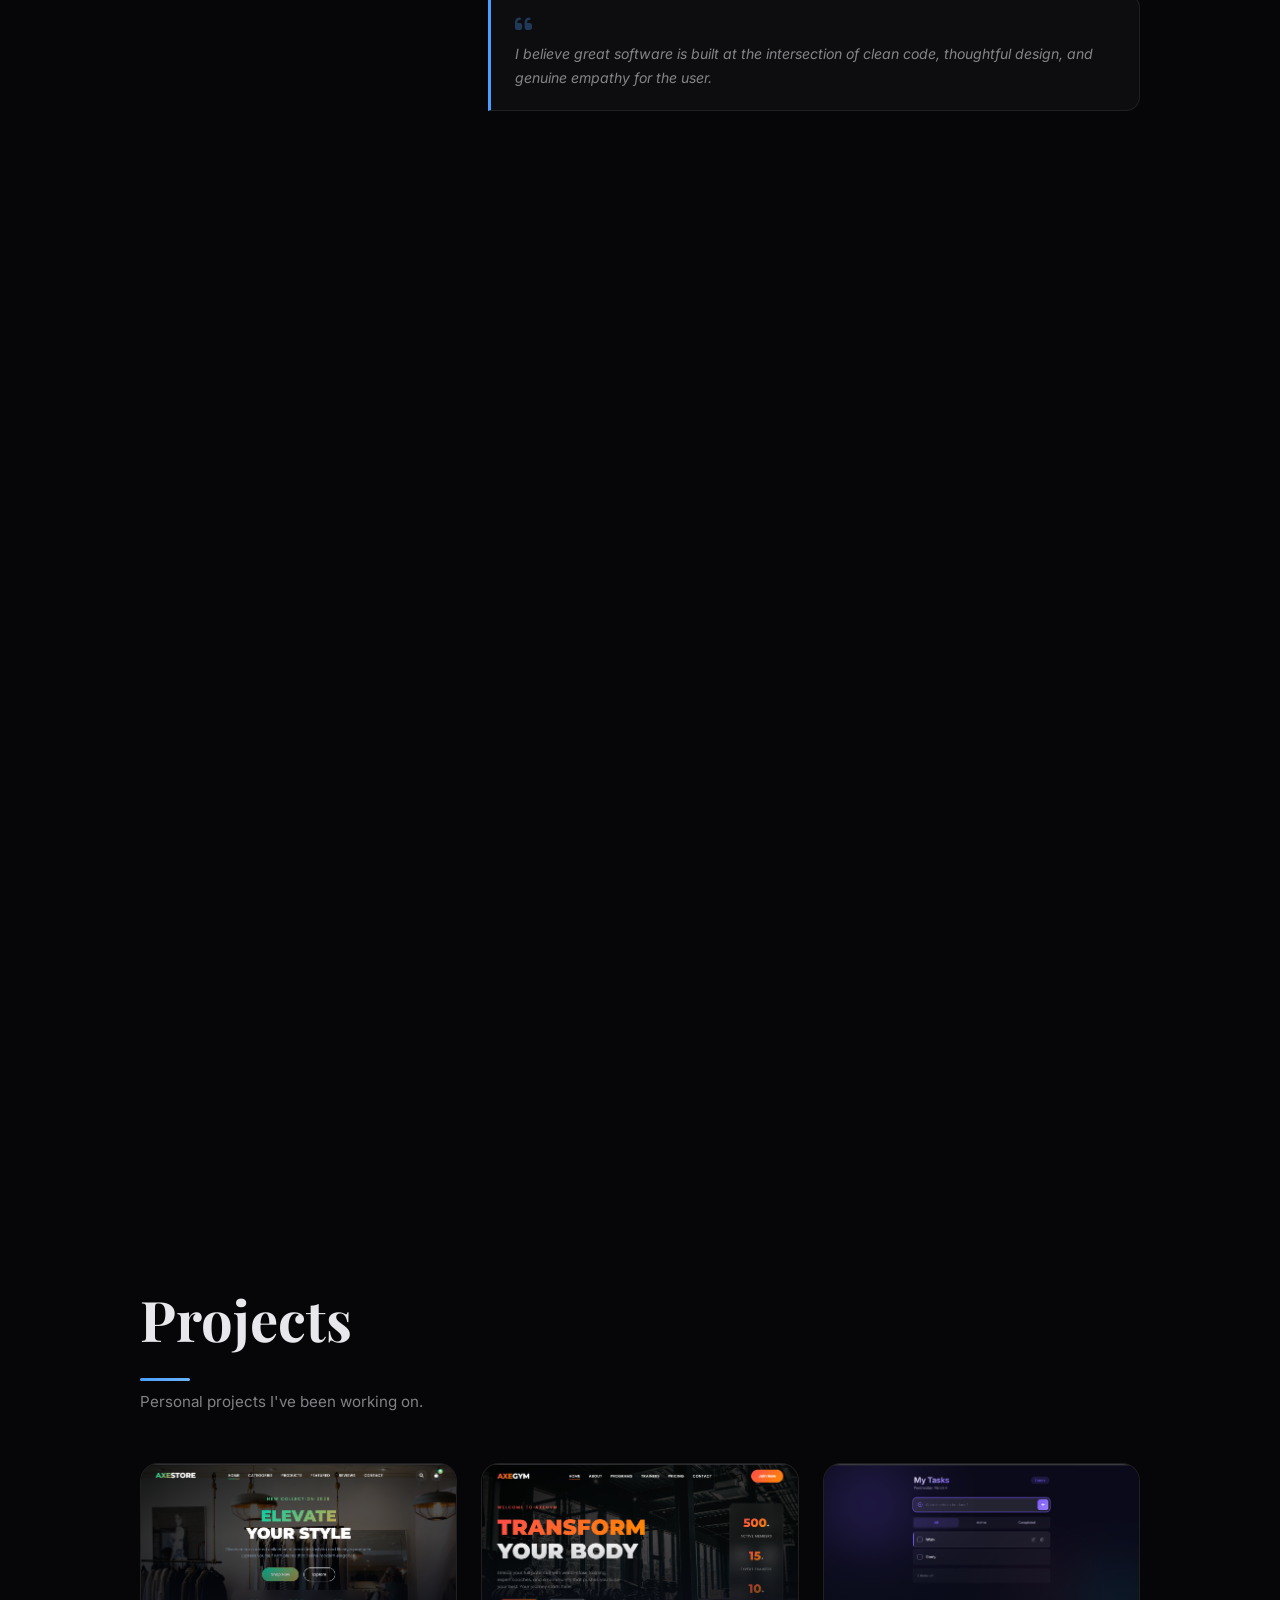
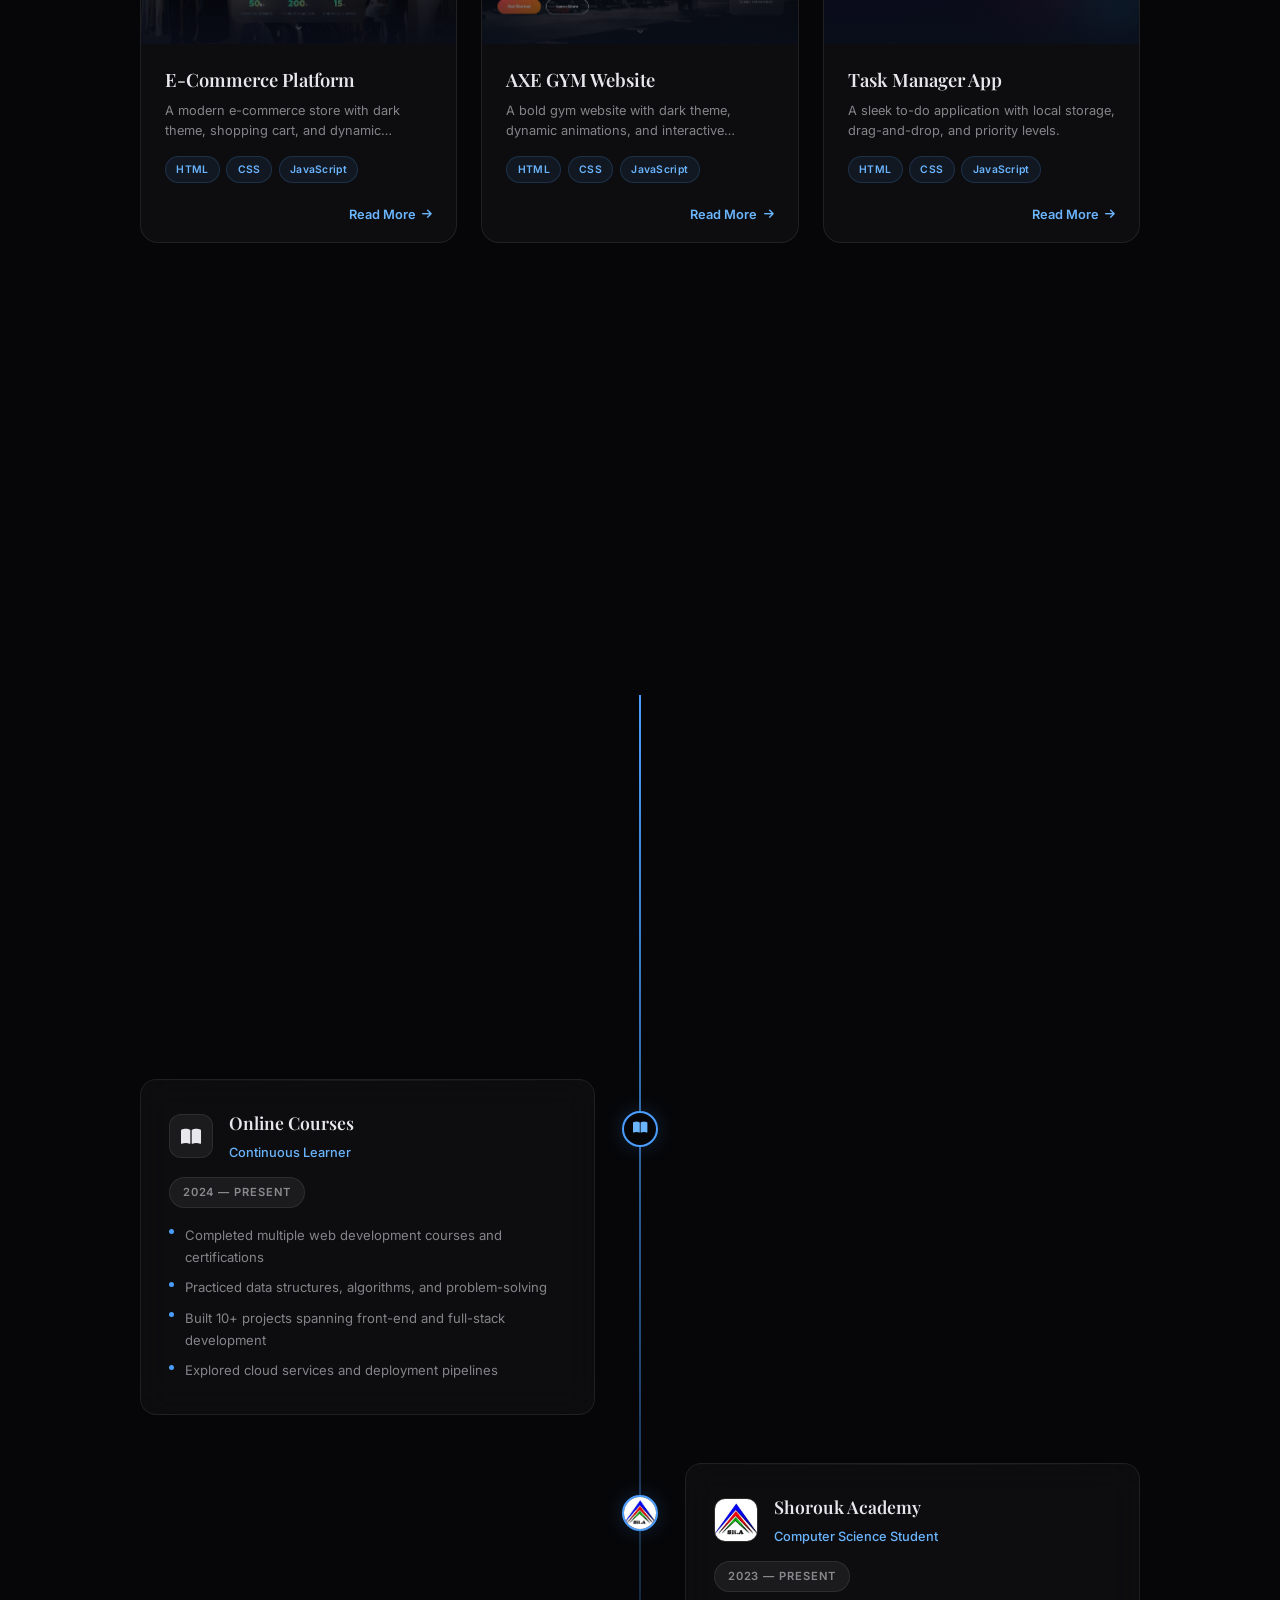
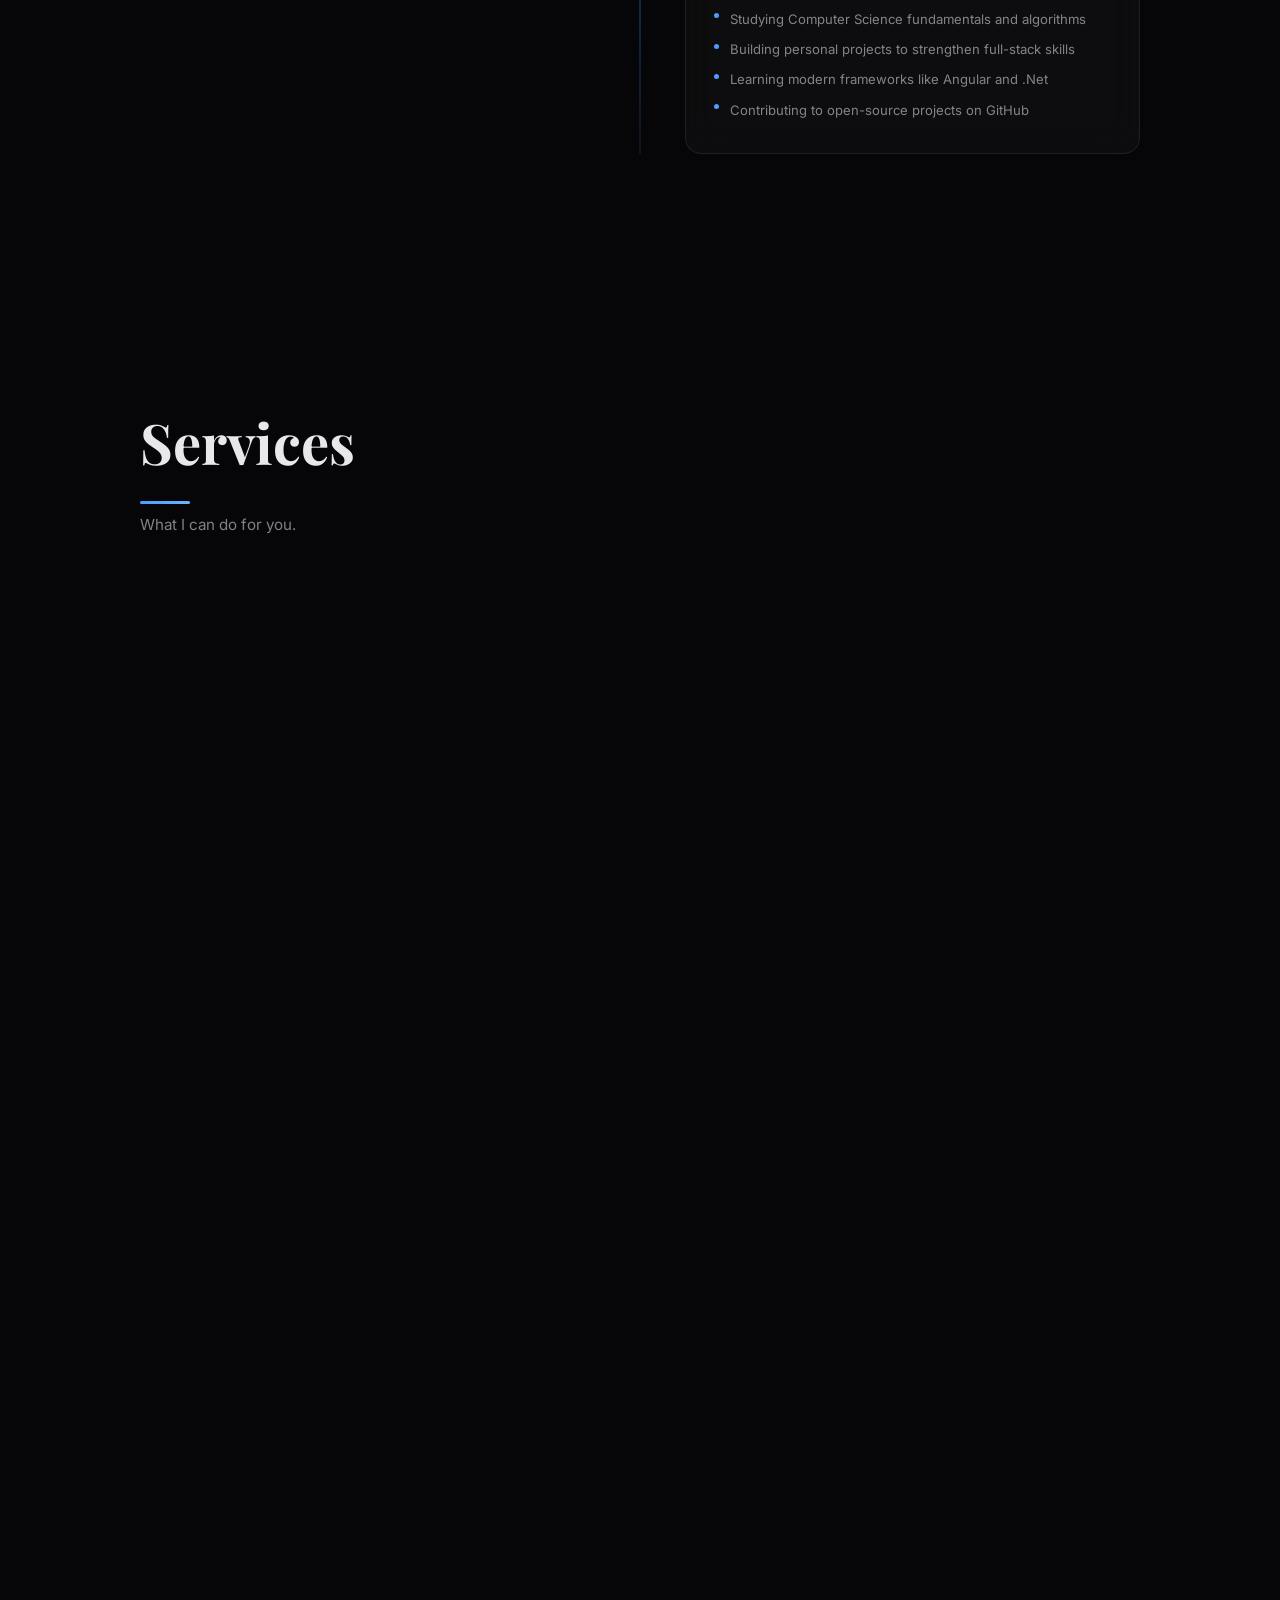
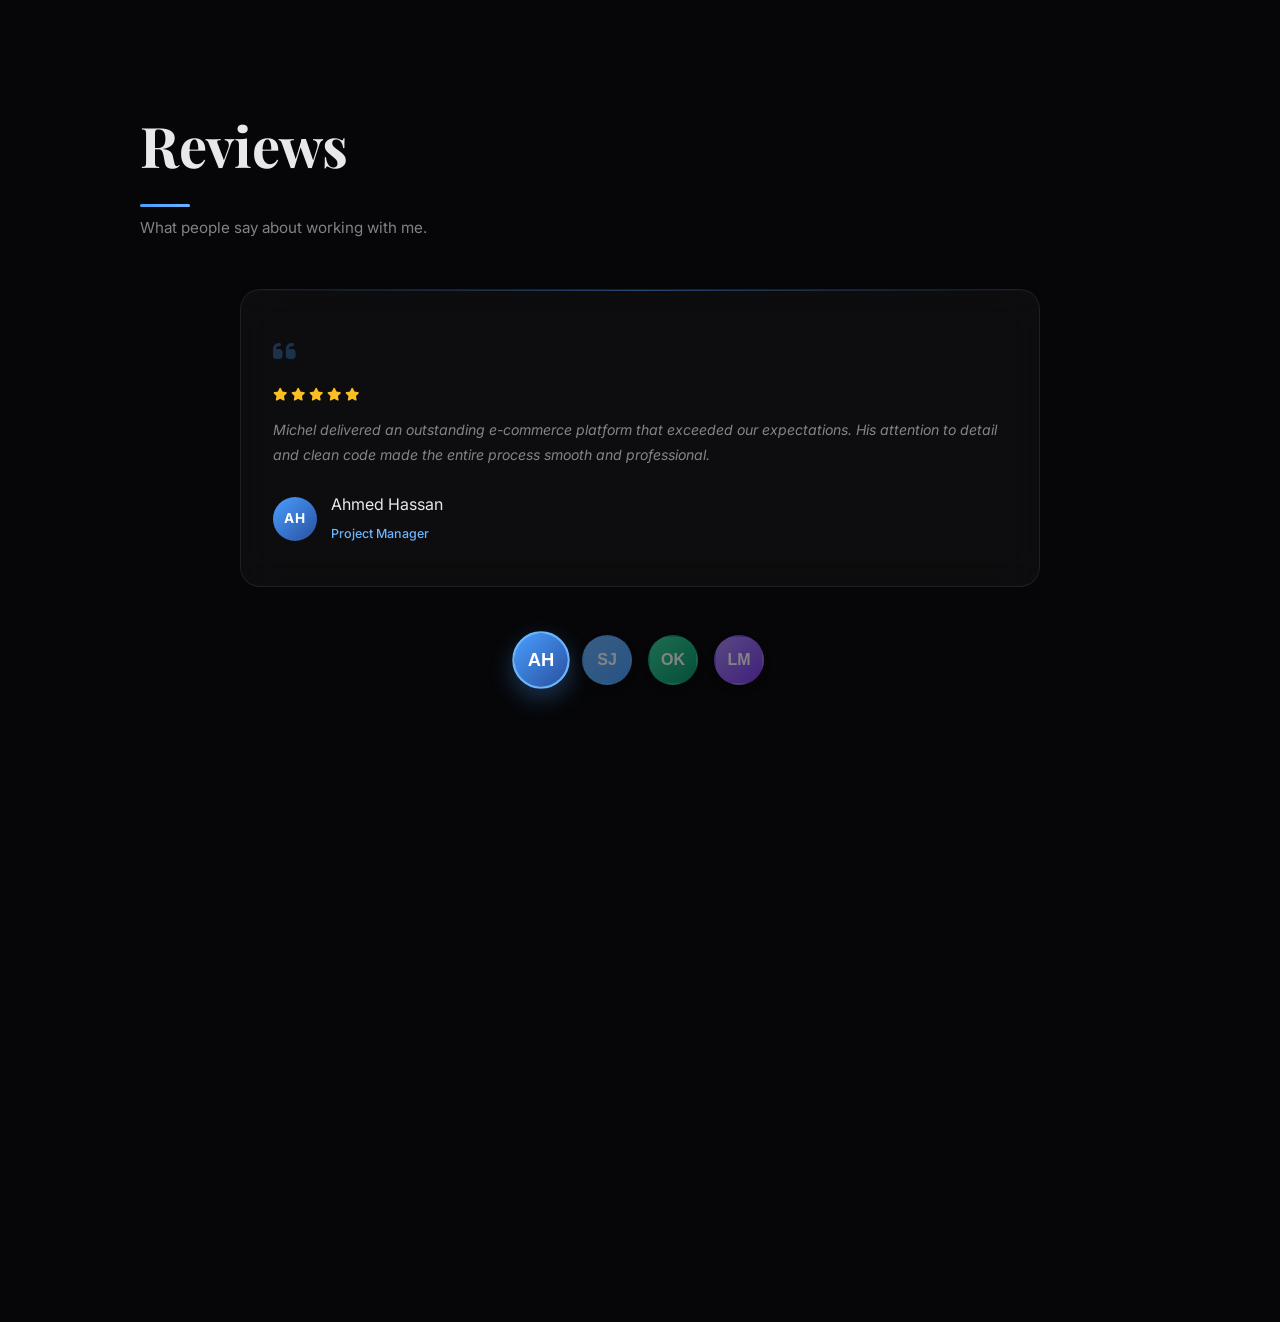
==== commit 941807a0: "update" ====
--- a/index.html
+++ b/index.html
@@ -88,7 +88,8 @@
                                 <span class="hero-line">Michel</span>
                                 <span class="hero-line accent">Magdy</span>
                                 <div class="hero-hover-image" id="heroHoverImage">
-                                    <img src="./assets/hover3.jpeg" alt="" class="hover-cycle-img" id="hoverCycleImg">
+                                    <img src="./assets/hover3.jpeg" alt="" class="hover-cycle-img" id="hoverCycleImg"
+                                        loading="lazy">
                                 </div>
                             </span>
                         </h1>
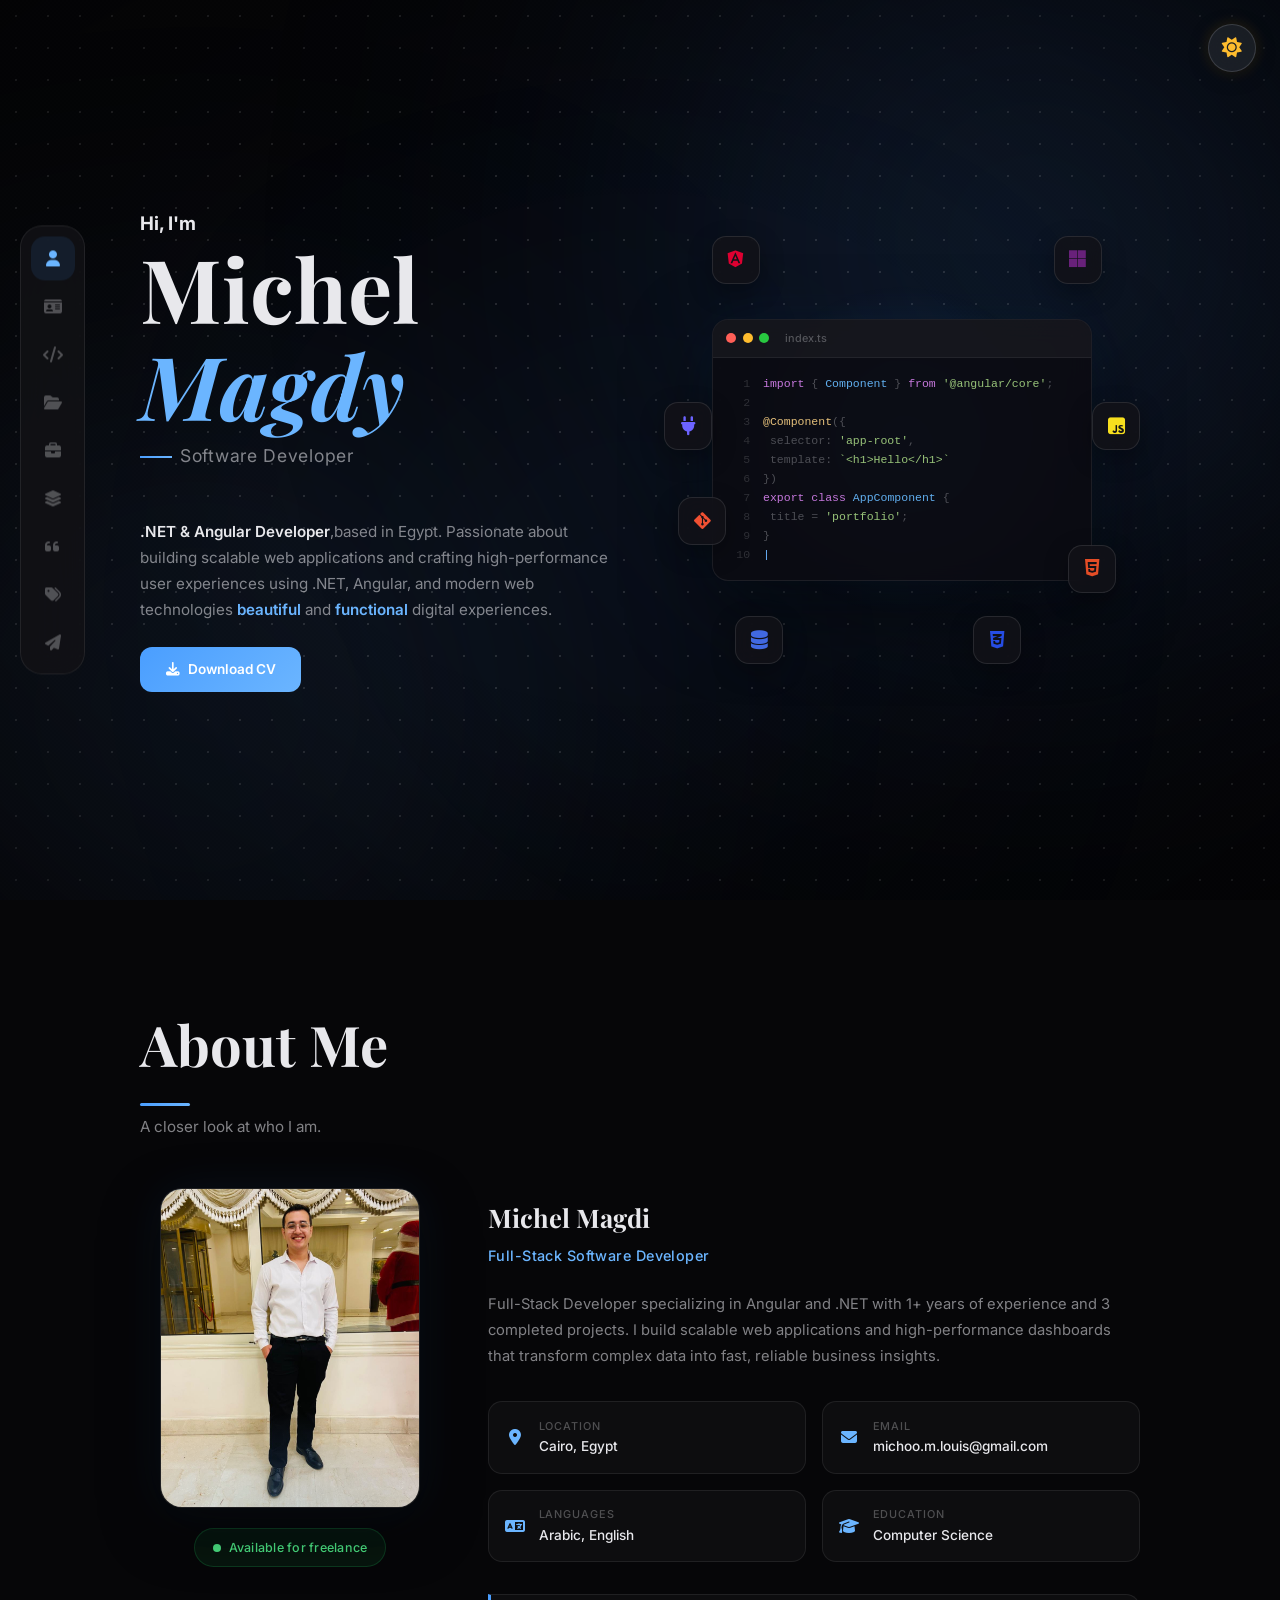
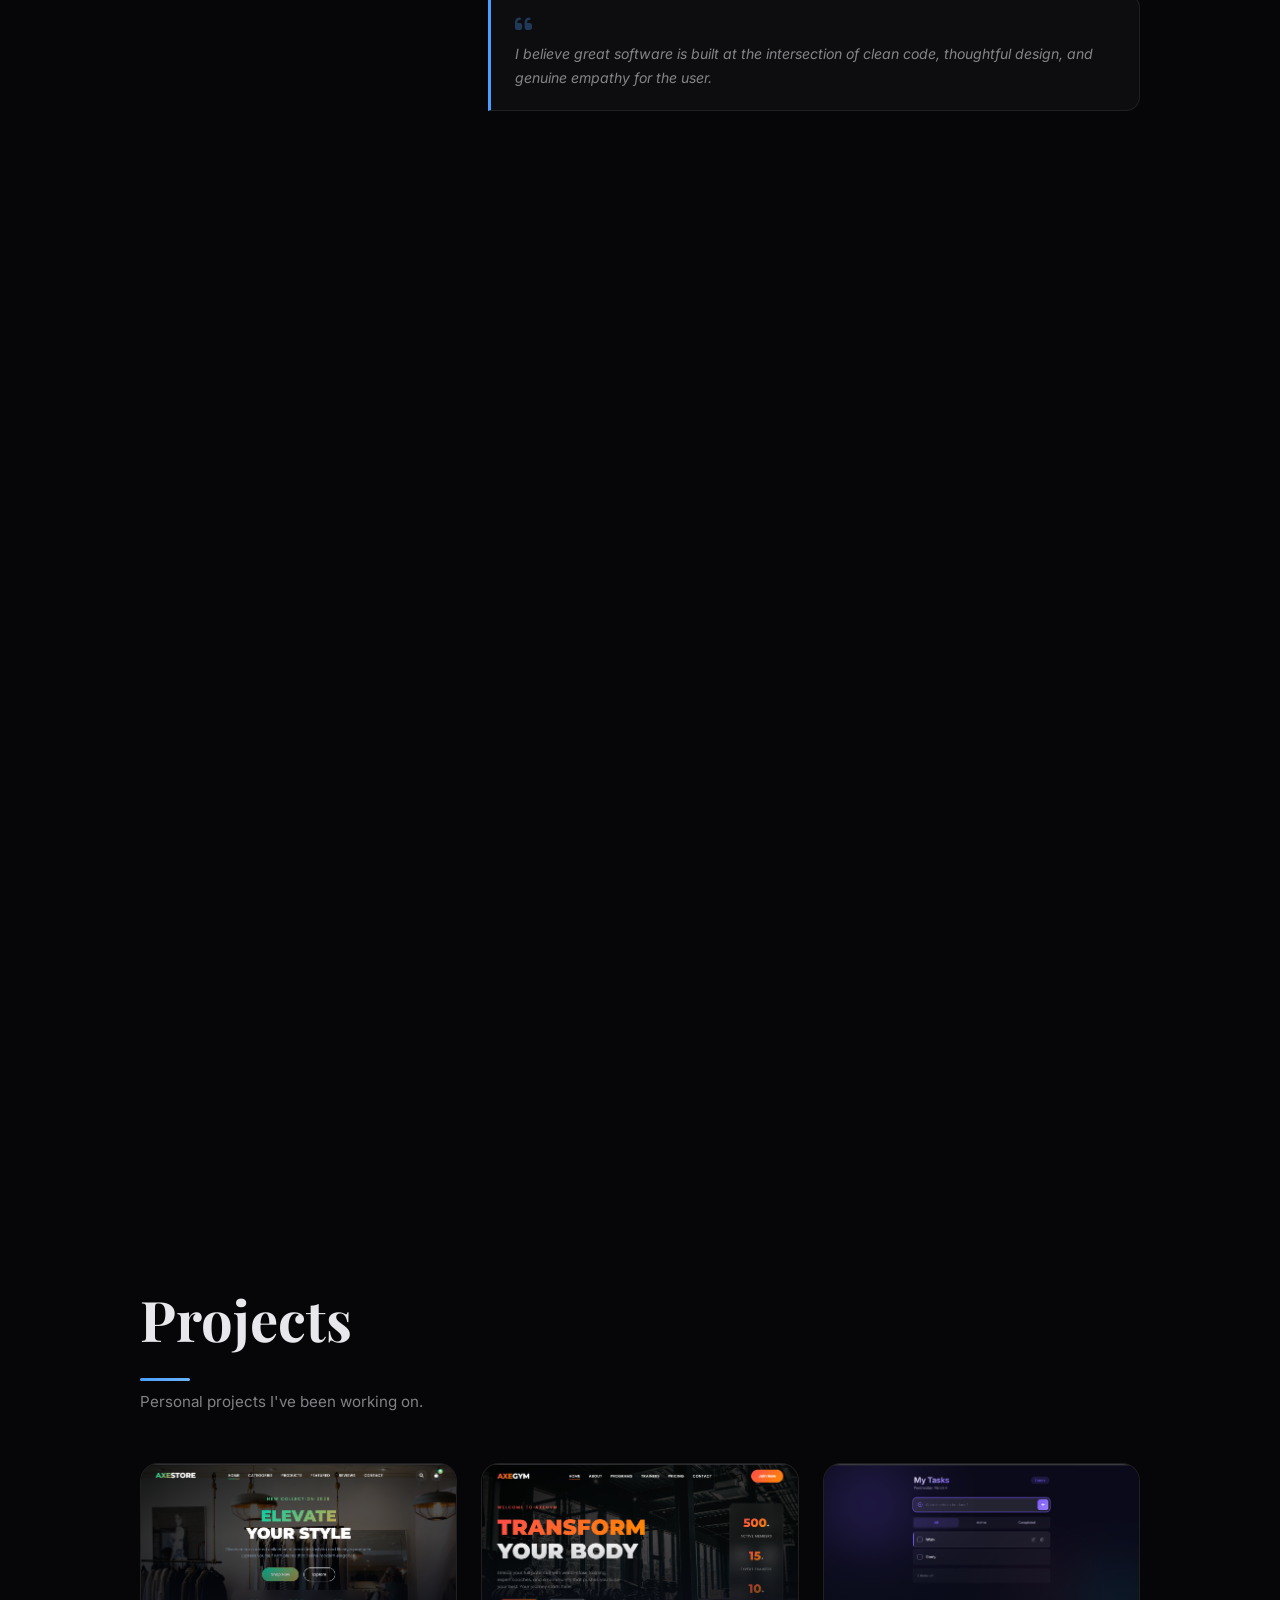
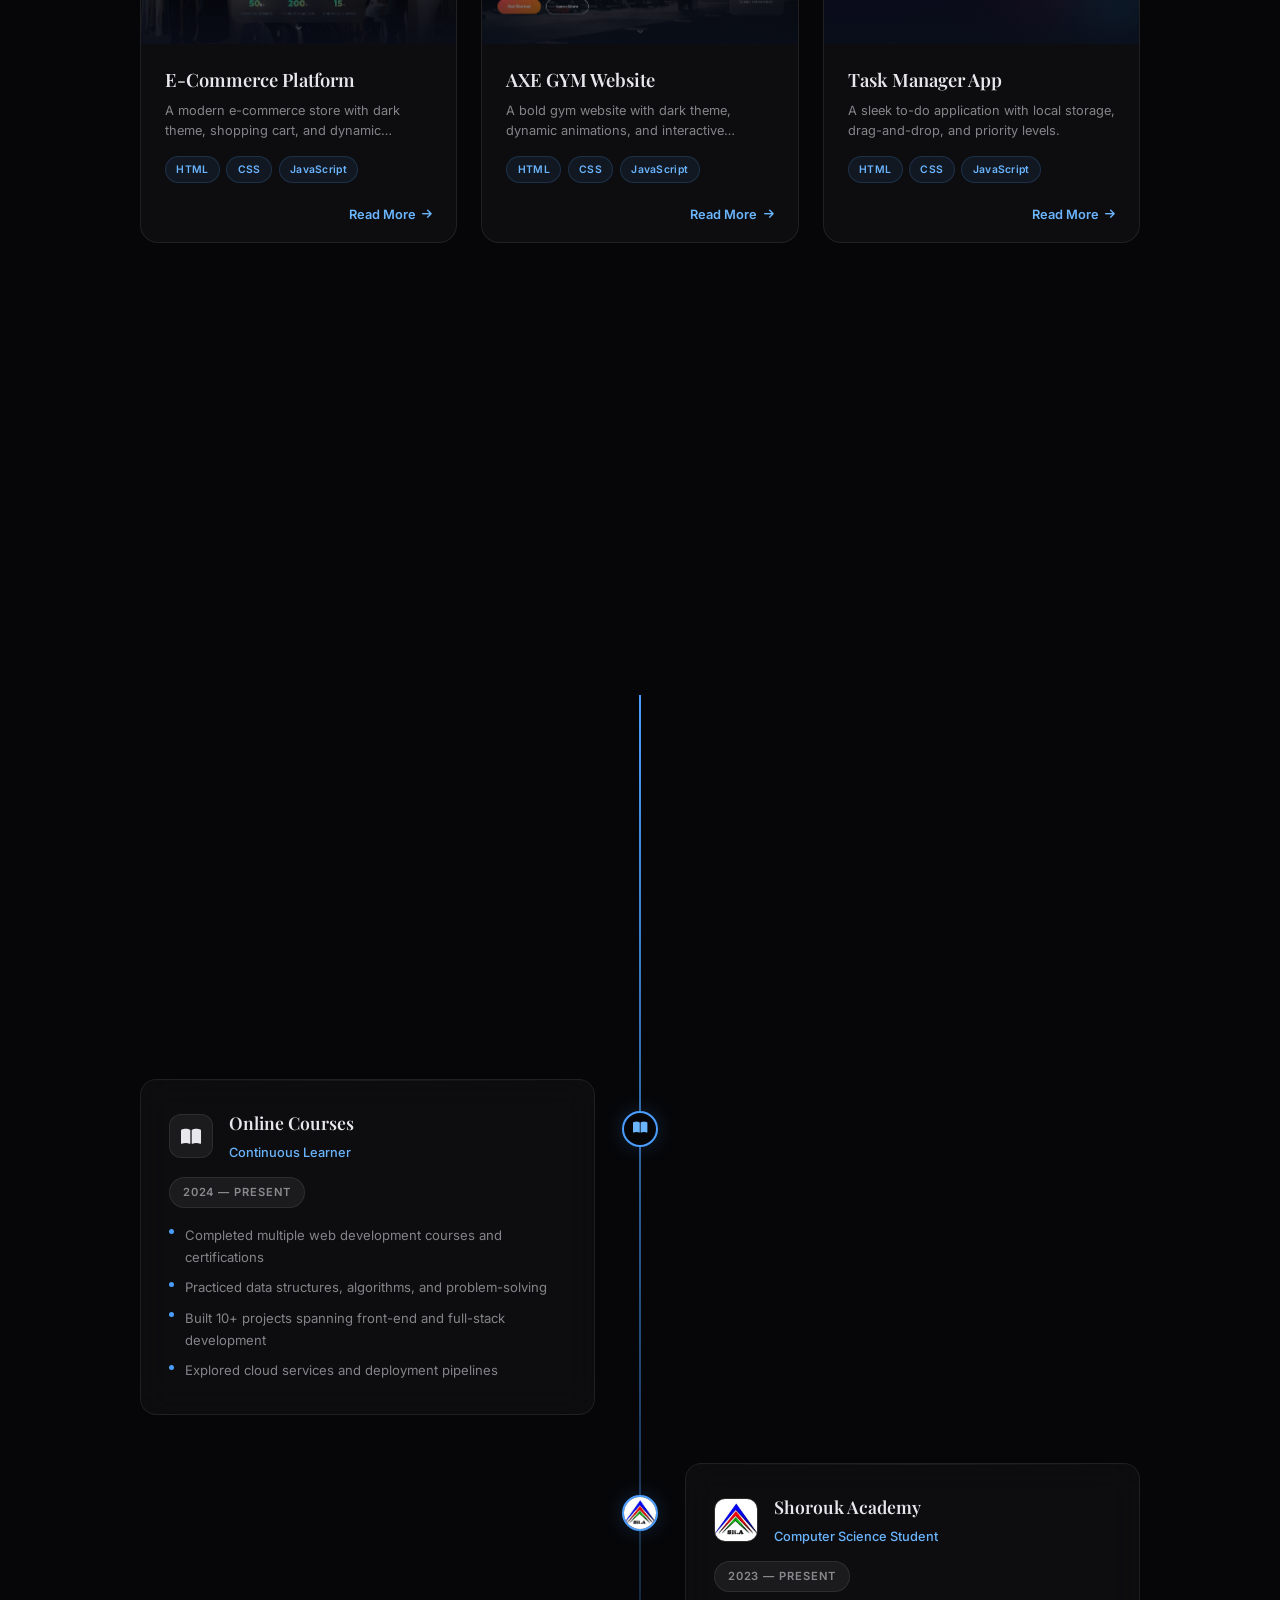
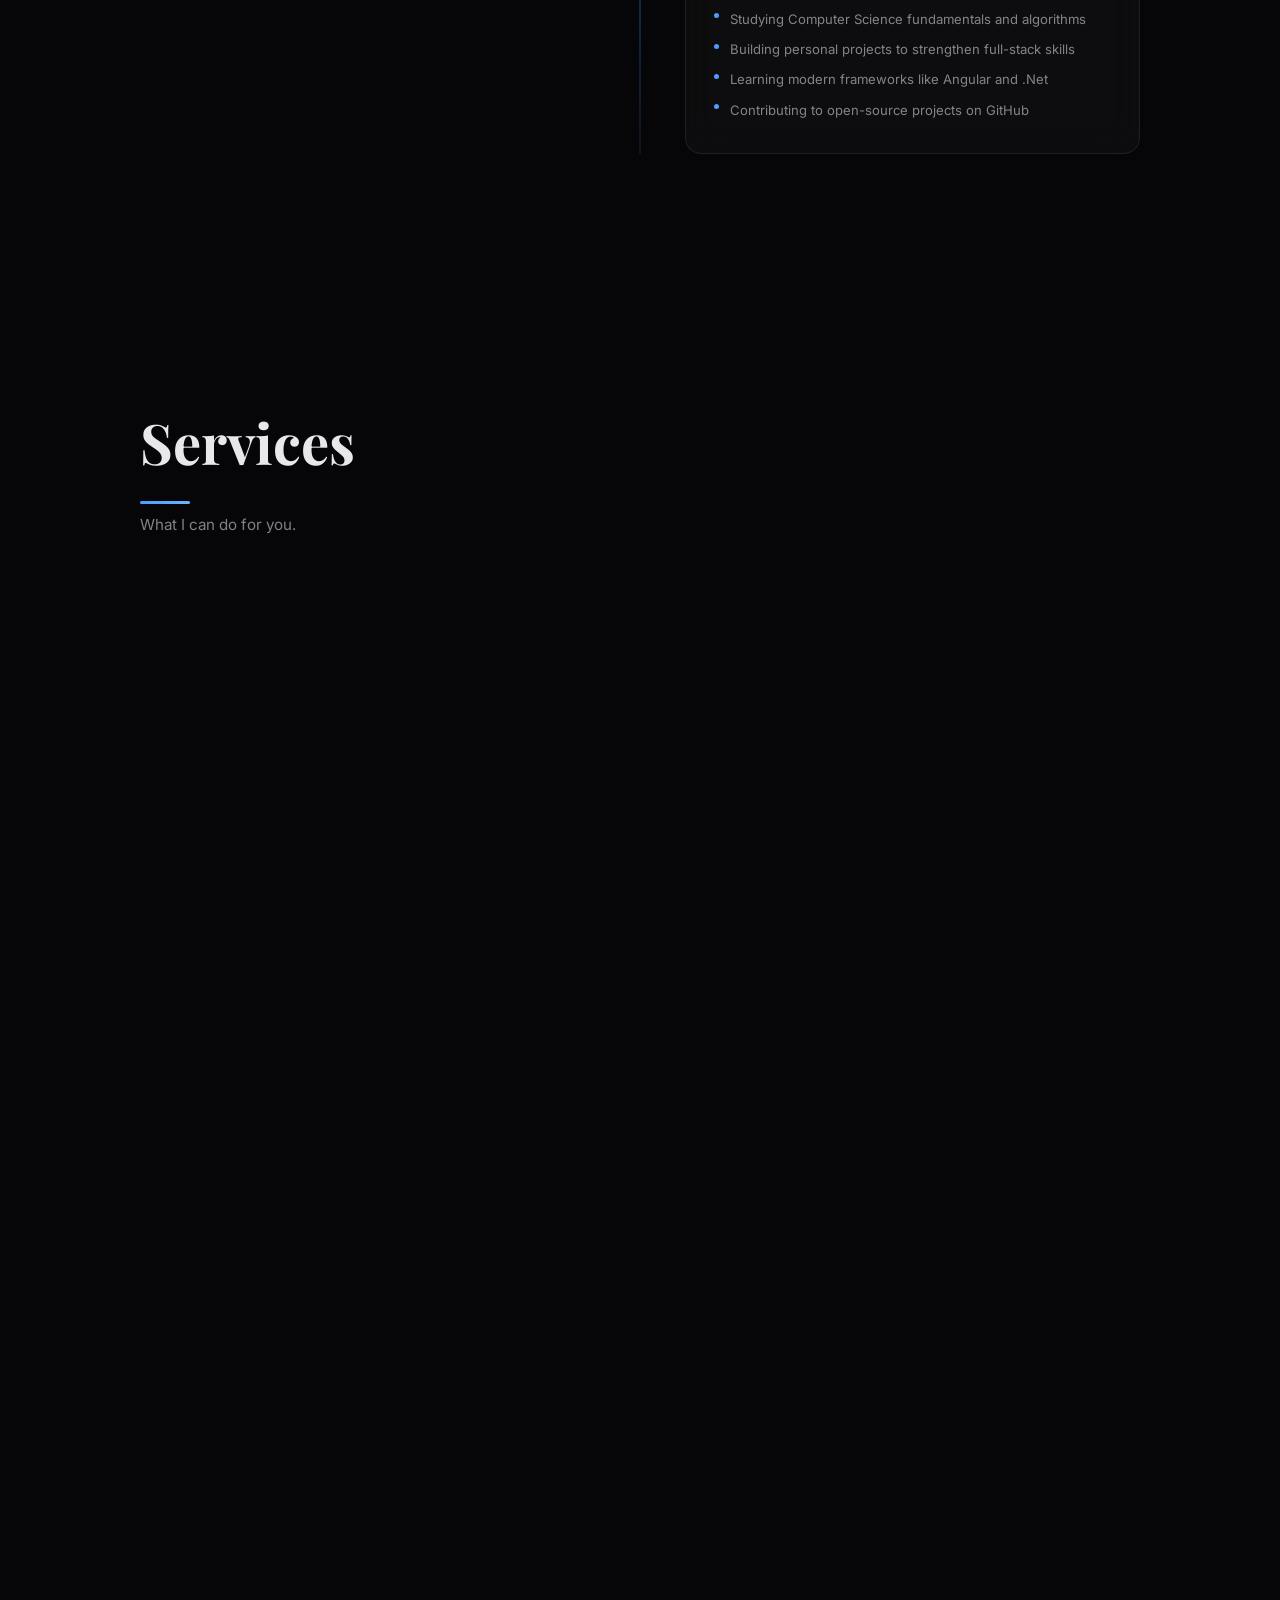
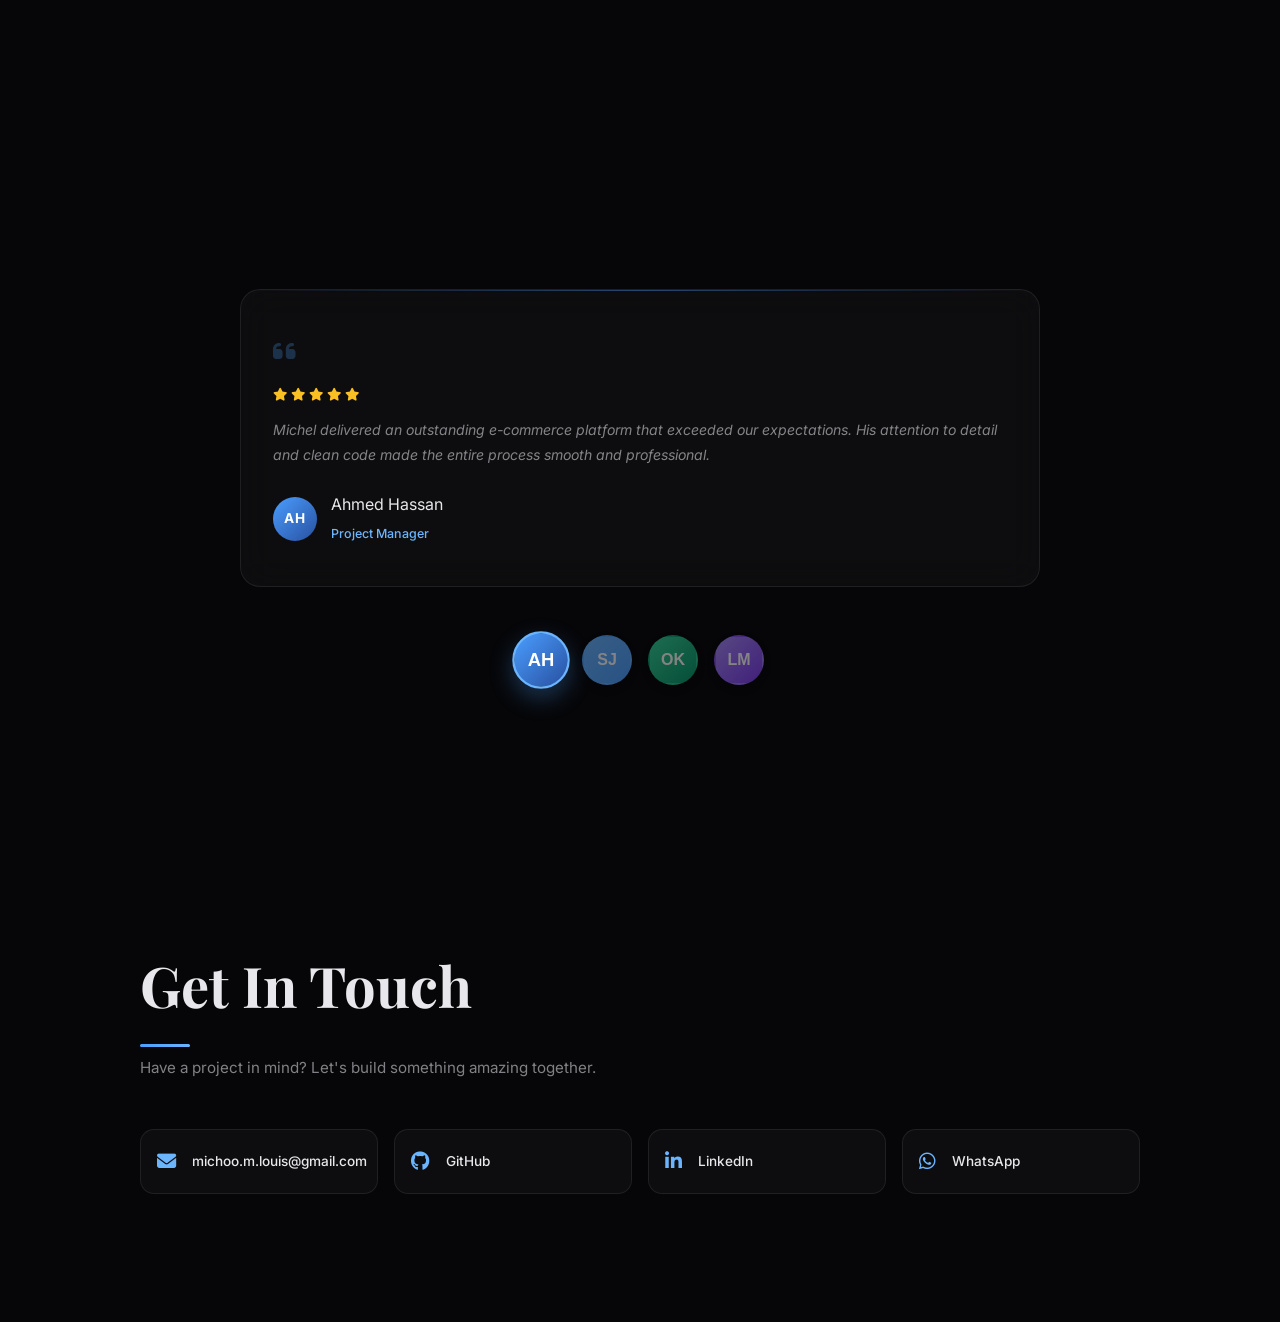
==== commit daf7bda9: "added project pathes" ====
--- a/index.html
+++ b/index.html
@@ -459,6 +459,7 @@
         </div>
     </div>
 
+    <script src="./"></script>
     <script src="script.js" defer></script>
 </body>
 
